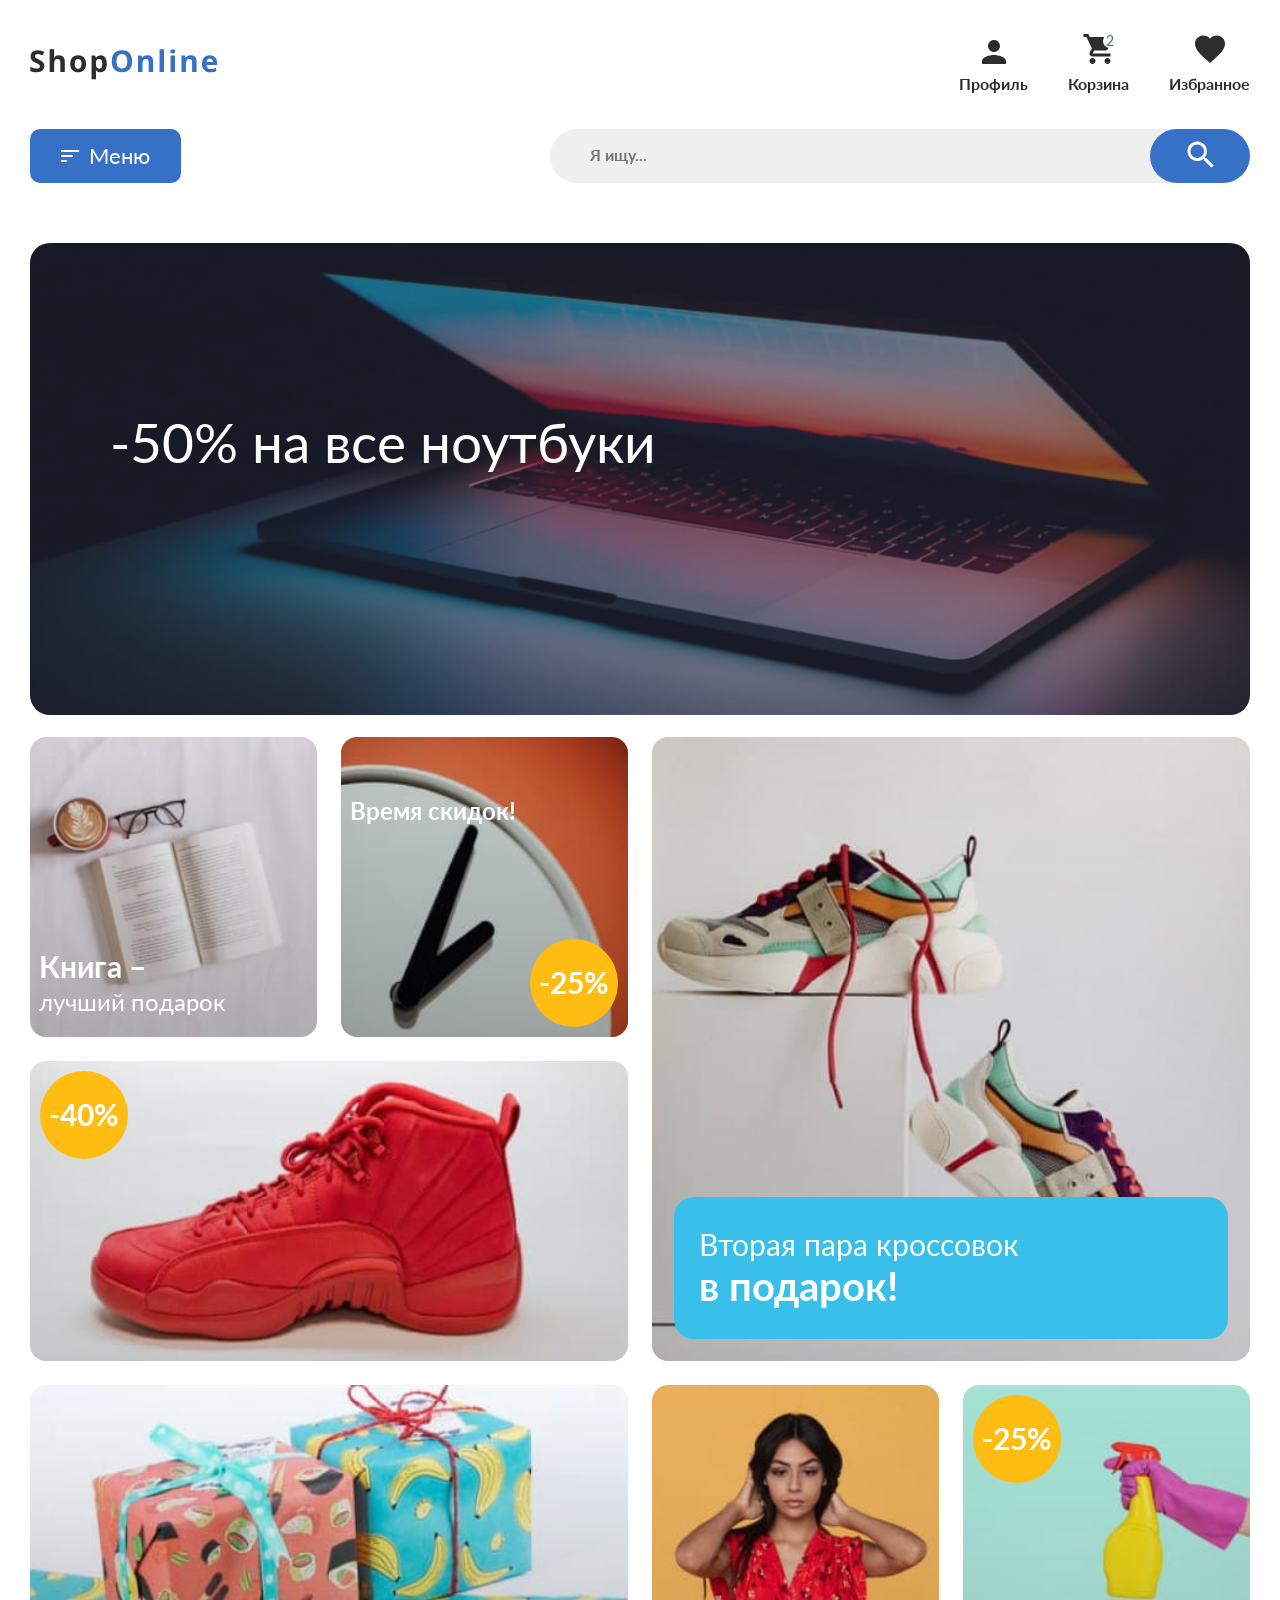
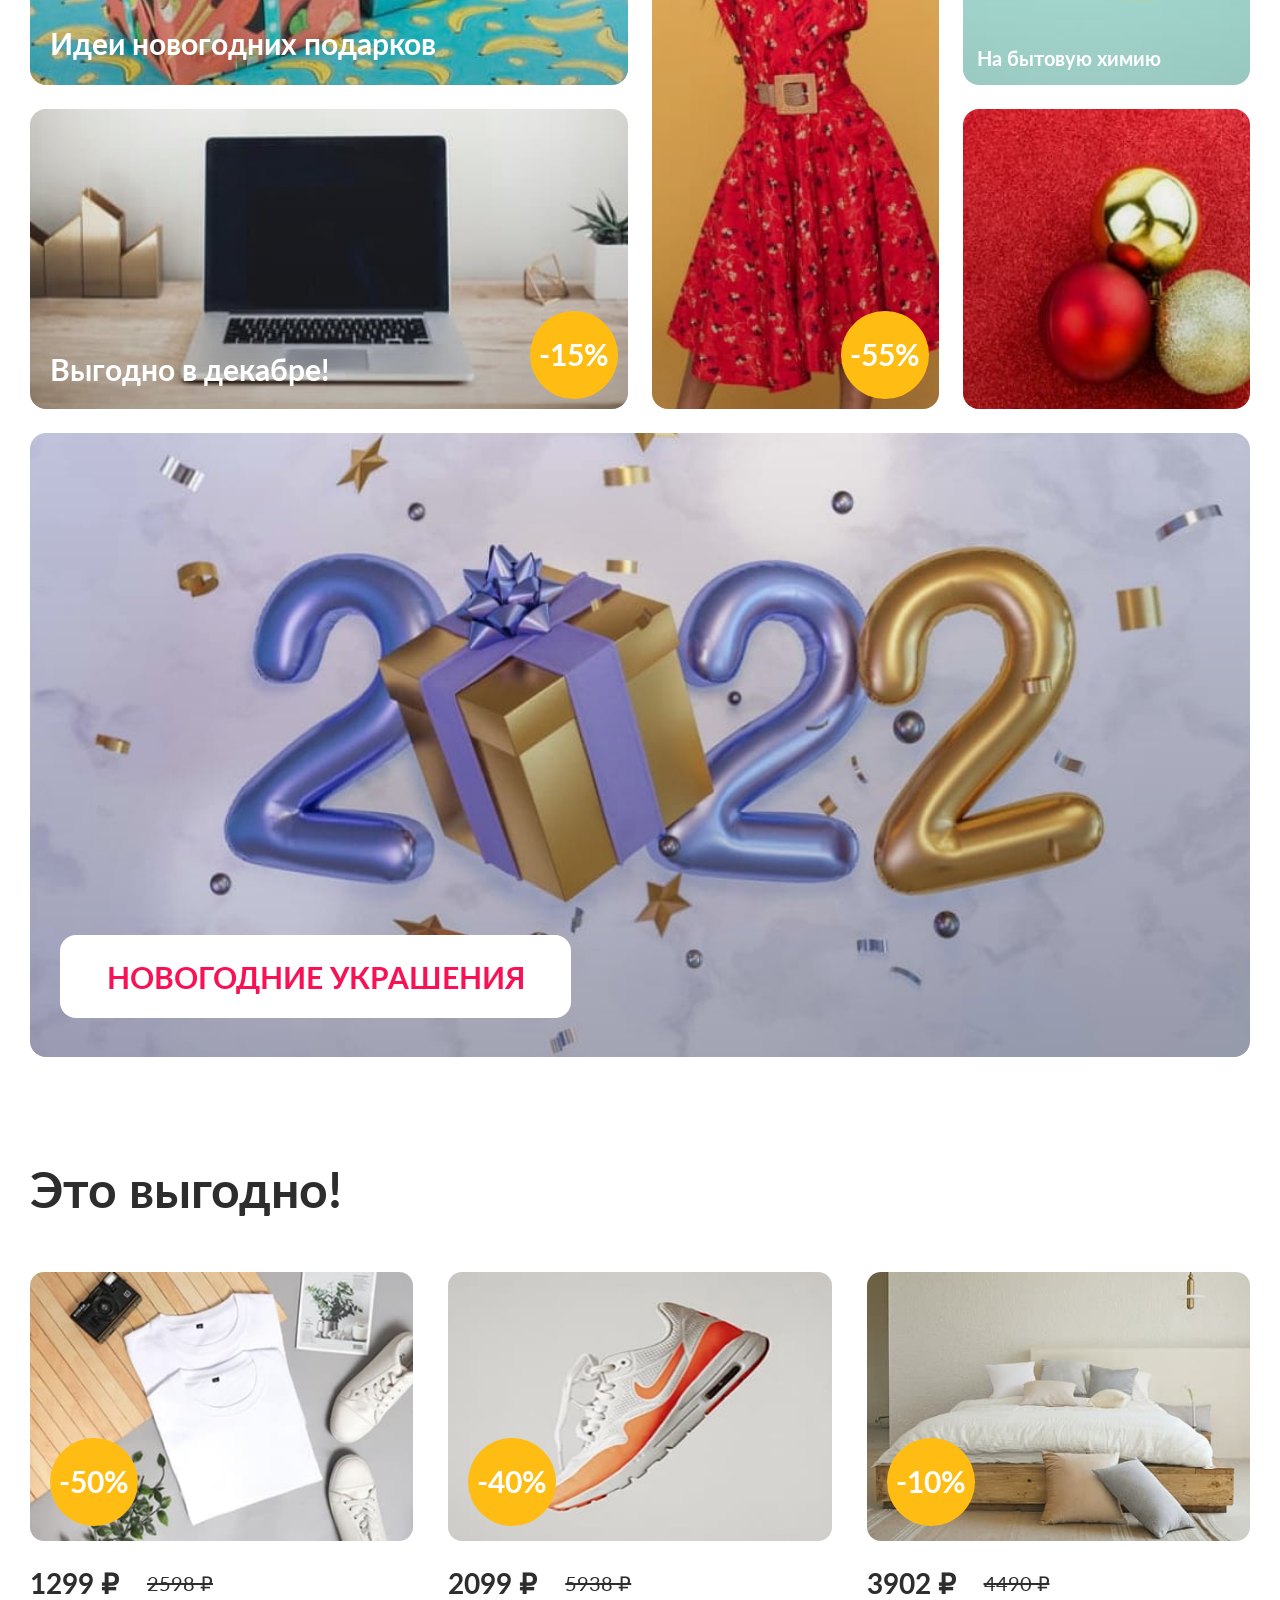
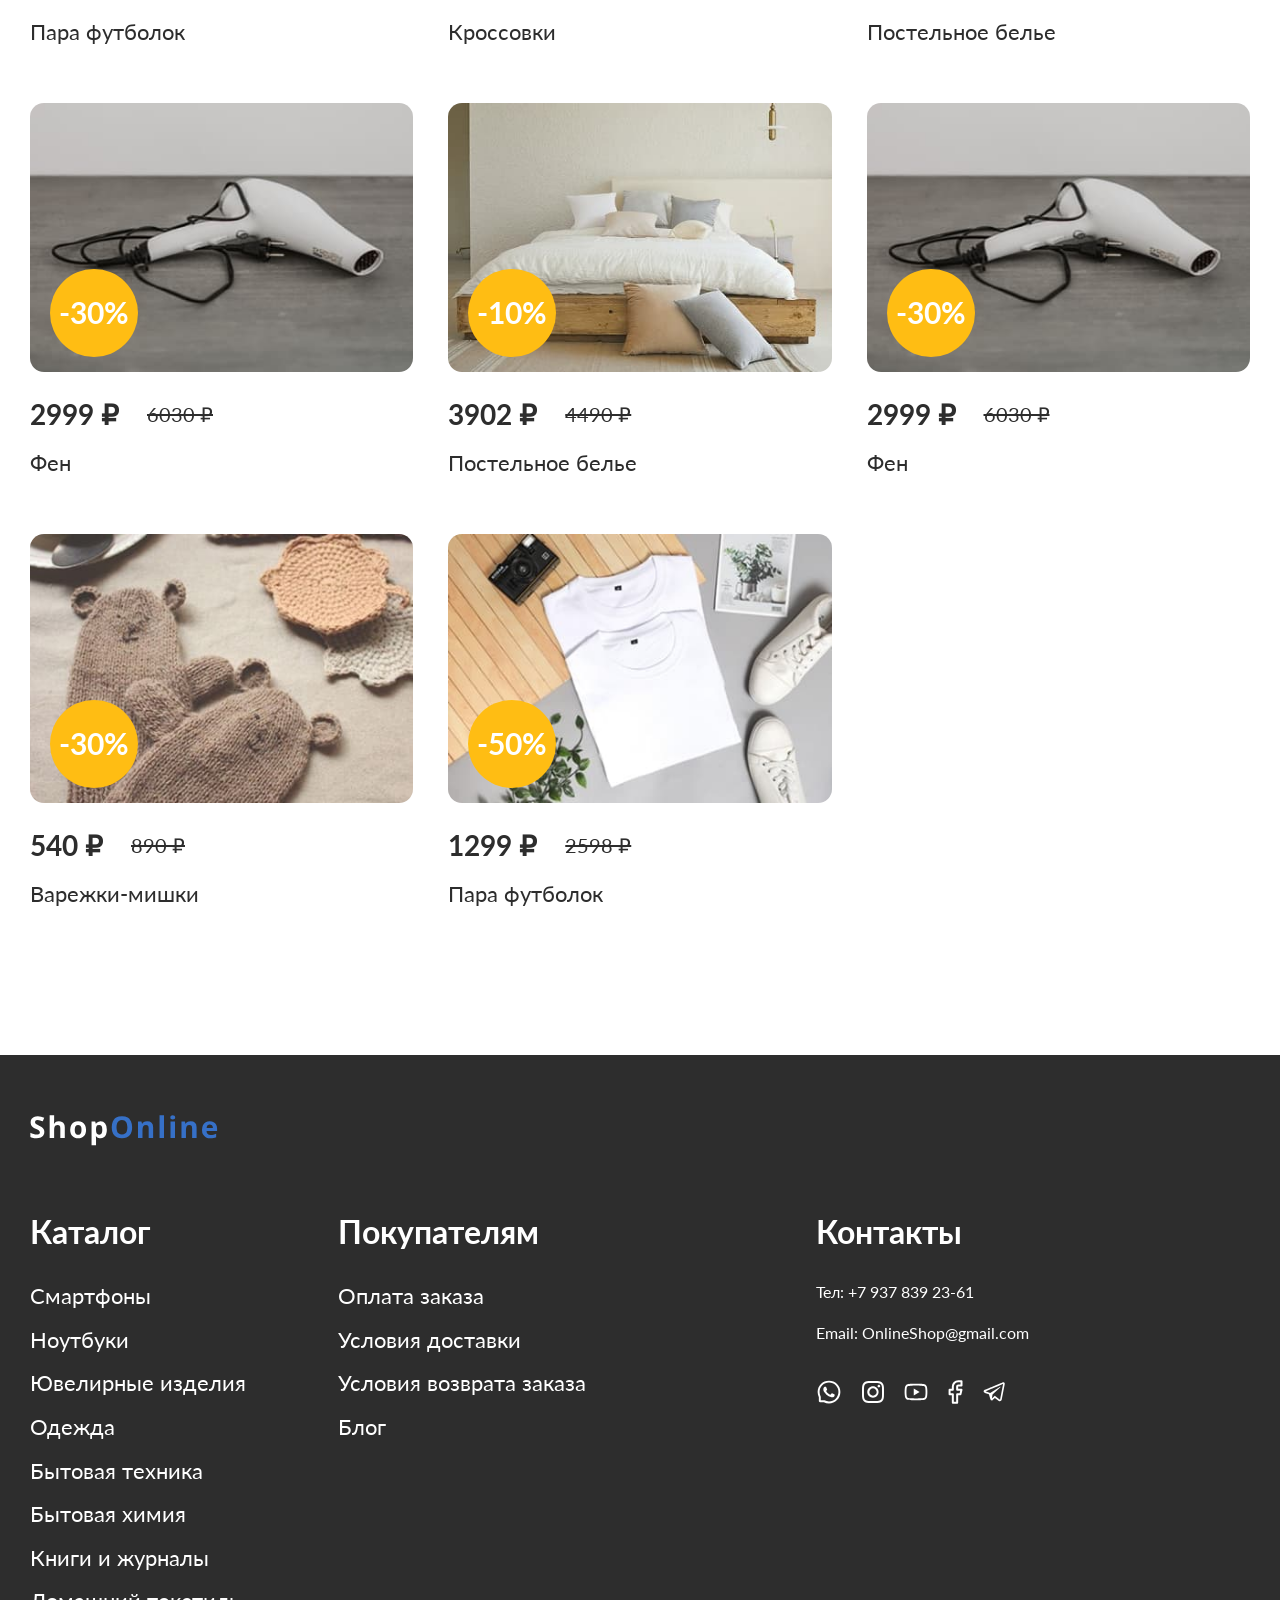
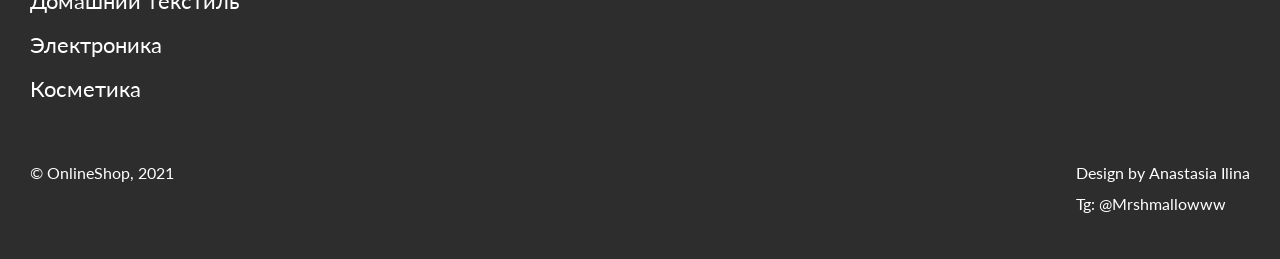
==== index.html @ c9e13826 "mod_07__less_04" ====
<!DOCTYPE html><html lang="ru"><head><meta charset="UTF-8"><meta name="viewport" content="width=device-width,initial-scale=1"><link rel="preload" href="fonts/Lato-400.woff2" as="font" type="font/woff2" crossorigin=""><link rel="preload" href="fonts/Lato-700.woff2" as="font" type="font/woff2" crossorigin=""><style>@font-face{font-display:swap;font-family:Lato;font-weight:400;src:url(fonts/Lato-400.woff2) format("woff2"),url(fonts/Lato-400.woff) format("woff")}@font-face{font-display:swap;font-family:Lato;font-weight:700;src:url(fonts/Lato-700.woff2) format("woff2"),url(fonts/Lato-700.woff) format("woff")}html{line-height:1.15;-webkit-text-size-adjust:100%}h1{font-size:2em;margin:.67em 0}main{display:block}a{background-color:transparent}img{border-style:none}button,input{font-family:inherit;font-size:100%;line-height:1.15;margin:0}button{overflow:visible}button{text-transform:none}[type=button],[type=submit],button{-webkit-appearance:button}[type=button]::-moz-focus-inner,[type=submit]::-moz-focus-inner,button::-moz-focus-inner{border-style:none;padding:0}[type=button]:-moz-focusring,[type=submit]:-moz-focusring,button:-moz-focusring{outline:ButtonText dotted 1px}input{overflow:visible}::-webkit-file-upload-button{-webkit-appearance:button;font:inherit}html{box-sizing:border-box;scroll-behavior:smooth}*{box-sizing:inherit}body{background-color:#fff;color:#fff;font-family:Lato,sans-serif;line-height:1.3;margin:0;min-height:100vh;min-width:320px}.container{margin:0 auto;max-width:1830px;padding:0 30px}@media (max-width:1064px){.container{padding:0 34px}}@media (max-width:880px){.container{padding:0 26px}}@media (max-width:480px){.container{padding:0 20px}}.visually-hidden{position:absolute!important;clip:rect(1px 1px 1px 1px);clip:rect(1px,1px,1px,1px);border:0!important;height:1px!important;overflow:hidden;padding:0!important;width:1px!important}.search-box{max-width:757px;position:relative;white-space:nowrap}.search-box__input{background-color:#efefef;border:none;border-radius:30px;display:inline-block;font-size:16px;font-weight:700;line-height:1.3;padding:16.65px 135px 16.65px 40px;vertical-align:middle;width:100%}@media (max-width:780px){.search-box__input{font-size:12px;padding:13.2px 110px 13.2px 30px}}@media (max-width:480px){.search-box__input{font-size:8px;padding:9.8px 65px 9.8px 16px}}.search-box__button{background-color:#3670c7;border:none;border-radius:30px;color:#fff;padding:11.85px 0;position:absolute;right:0;top:0;vertical-align:middle;width:100px}@media (max-width:780px){.search-box__button{padding:7.8px 0;width:82px}}@media (max-width:480px){.search-box__button{padding:5.3px 0;width:50px}}@media (max-width:780px){.search-box__icon{height:23px;width:23px}}@media (max-width:480px){.search-box__icon{height:16px;width:16px}}@media (max-width:1366px){.search-box{max-width:700px;width:100%}}@media (max-width:780px){.search-box{width:540px}}@media (max-width:745px){.search-box{max-width:540px;width:100%}}.lines{display:flex;flex-direction:column;gap:3px 0}.lines__item{background-color:#fff;display:block;height:2px;transform-origin:42%}@media (max-width:780px){.lines__item{transform-origin:45%}}.lines__item_position_top{width:18px}@media (max-width:480px){.lines__item{transform-origin:34%}.lines__item_position_top{width:10px}}.lines__item_position_middle{width:12px}@media (max-width:480px){.lines__item_position_middle{width:7px}}.lines__item_position_bottom{width:6px}@media (max-width:480px){.lines__item_position_bottom{width:3px}.lines__item{height:1px}.lines{gap:1px 0}}.timer{text-align:center}.user-settings{display:flex;gap:70px;justify-content:end;list-style:none;margin:0;padding:0}.user-settings__item{align-self:self-end}.user-settings__link{align-items:center;color:#2d2d2d;display:flex;flex-direction:column;outline:0;row-gap:10px;text-decoration:none}.user-settings__name{font-weight:700}@media (max-width:780px){.user-settings__link{gap:3px}.user-settings__name{font-size:12px}}@media (max-width:1600px){.user-settings{gap:40px}}@media (max-width:780px){.user-settings{gap:30px}.user-settings__profile{height:20px;width:20px}.user-settings__basket{height:25px;width:25px}.user-settings__favorite{height:22.94px;width:25px}}@media (max-width:480px){.user-settings__name{display:none}.user-settings{gap:20px}}.basket{position:relative}.basket__counter{align-items:center;background-color:#fff;border-radius:50%;color:#3670c7;display:flex;font-size:14px;height:14px;justify-content:center;position:absolute;right:12px;top:0;width:14px}.header{margin:0 0 60px;padding:30px 0 0;position:relative}.header__grid{align-items:center;display:grid;grid-template-areas:"logo button search user-settings";grid-template-columns:minmax(190px,313px) minmax(151px,250px) minmax(580px,757px) minmax(300px,451px)}@media (max-width:1366px){.header__grid{grid-template-areas:"logo user-settings" "button search";grid-template-columns:190px 1fr;row-gap:34px}}@media (max-width:780px){.basket__counter{right:6px;top:-4px}.header__grid{grid-template-columns:minmax(140px,168px) 1fr;row-gap:29px}}@media (max-width:620px){.header__grid{grid-template-areas:"logo logo" "button user-settings" "search search";grid-template-columns:repeat(2,1fr)}}.header__button{align-items:center;background-color:#3670c7;border:none;border-radius:10px;color:#fff;display:flex;font-size:22px;gap:0 10px;grid-area:button;height:54px;justify-content:center;line-height:1.5;max-width:100%;padding:0;width:151px}.header__logo{align-self:normal;grid-area:logo;padding-top:13px}.header__search-box{grid-area:search}.header__user-settings{grid-area:user-settings}@media (max-width:1366px){.header__logo{align-self:center;padding:0}.header__search-box{justify-self:self-end}.header{margin:0 0 30px;padding:34px 0 0}}@media (max-width:780px){.header__button{border-radius:6px;font-size:16px;height:42px;width:115px}.header__logo{max-width:165px}.header{padding:25px 0 0}}@media (max-width:480px){.basket__counter{right:-2px;top:-4px}.header__grid{row-gap:20px}.header__button{border-radius:4px;font-size:12px;gap:0 5px;height:30px;width:79px}.header__logo{max-width:114px}.header{margin:0 0 16px;padding:20px 0 0}}.navigation{background-color:#fff;color:#2d2d2d;height:0;overflow:hidden;padding:0;position:absolute;z-index:2}.navigation__title{font-size:38px;font-weight:700;line-height:130%;margin:0 0 33px}.navigation__list{list-style:none;margin:0;padding:0}.navigation__item{width:-moz-max-content;width:max-content}.navigation__link{color:inherit;font-size:22px;line-height:150%;text-decoration:none}.navigation-grid{display:grid;grid-template-columns:minmax(520px,755px) minmax(300px,480px) minmax(307px,570px);padding:52px 0 56px}.catalog__list{align-content:space-between;flex-wrap:wrap;max-height:250px;max-width:502px}.buyers__list,.catalog__list{display:flex;flex-direction:column;gap:20px 0}.hero{padding:30px 0 60px}.hero__background{align-items:flex-end;background-image:linear-gradient(rgba(47,50,75,.5),rgba(47,50,75,.5)),url(images/hero/banner.jpg);background-position:50%;background-repeat:no-repeat;background-size:cover;border-radius:20px;display:grid;grid-template-rows:repeat(2,200px);padding:40px 112px;position:relative}@media (max-width:1366px){.hero__background{padding:36px 79.66px}}@media (max-width:1090px){.hero__background{border-radius:16px;grid-template-rows:148px 94px}}@media (max-width:860px){.hero__background{background-image:linear-gradient(rgba(47,50,75,.5),rgba(47,50,75,.5)),url(images/hero/banner860.jpg);grid-template-rows:73px 147px;padding:30px 80px}}.hero__link{color:inherit;font-size:70px;outline:0;text-decoration:none}.hero__link:before{border-radius:20px;content:"";inset:0;position:absolute}@media (max-width:1090px){.hero__link:before{border-radius:16px}}@media (max-width:530px){.hero__background{background-image:linear-gradient(rgba(47,50,75,.5),rgba(47,50,75,.5)),url(images/hero/banner530.jpg);border-radius:8px;grid-template-rows:49px 231px;padding:30px 29px}.hero__link:before{border-radius:8px}}@media (max-width:1366px){.hero__link{font-size:55px}.hero{padding:30px 0 22px}}@media (max-width:1090px){.hero__link{border-radius:16px;font-size:40px}}.hero__stock-box{place-self:self-end center}@media (max-width:860px){.hero__link{font-size:30px;max-width:100%}.hero{padding:20px 0 40px}}@media (max-width:530px){.hero__link{border-radius:8px;font-size:22px;text-align:center}.hero{padding:25px 0 20px}}.discounts{padding:0 0 100px}.discounts__list{display:grid;gap:60px;grid-auto-flow:dense;grid-template-columns:repeat(6,minmax(200px,245px));grid-template-rows:repeat(4,245px);list-style:none;margin:0;padding:0}@media (max-width:1725px){.discounts__list{gap:40px}}@media (max-width:1690px){.discounts__list{gap:30px}}@media (max-width:1530px){.discounts__list{grid-template-rows:repeat(4,217px)}}@media (max-width:1430px){.discounts__list{grid-template-columns:repeat(6,minmax(180px,220px));grid-template-rows:repeat(4,200px)}}@media (max-width:1370px){.discounts__list{gap:24px;grid-template-rows:repeat(4,190px)}}@media (max-width:1360px){.discounts__list{grid-template-columns:repeat(4,minmax(200px,1fr));grid-template-rows:repeat(6,300px)}}@media (max-width:1240px){.discounts__list{grid-template-rows:repeat(6,271px)}}@media (max-width:1140px){.discounts__list{grid-template-rows:repeat(6,249px)}}@media (max-width:1070px){.discounts__list{grid-template-rows:repeat(6,230px)}}@media (max-width:1025px){.discounts__list{grid-template-columns:repeat(4,minmax(200px,1fr));grid-template-rows:repeat(6,217px)}}@media (max-width:950px){.discounts__list{grid-template-columns:repeat(4,minmax(180px,1fr));grid-template-rows:repeat(6,200px)}}@media (max-width:870px){.discounts__list{gap:20px;grid-template-columns:repeat(2,minmax(130px,1fr)) minmax(200px,220px) minmax(130px,1fr);grid-template-rows:repeat(2,140px) repeat(4,60px) repeat(2,140px)}}@media (max-width:730px){.discounts__list{grid-template-columns:repeat(2,minmax(130px,1fr));grid-template-rows:repeat(9,250px)}}@media (max-width:540px){.discounts__list{grid-template-rows:repeat(9,220px)}}@media (max-width:480px){.discounts__list{grid-template-rows:repeat(9,200px)}}.discounts__item{background-position:50%;background-repeat:no-repeat;background-size:cover;border-radius:20px;height:auto;max-width:100%;position:relative;z-index:3}.discounts__item-percentage:after{align-items:center;background-color:#ffbd13;border-radius:50%;display:grid;font-size:30px;font-weight:700;height:88px;justify-content:center;position:absolute;width:88px;z-index:10}@media (max-width:950px){.discounts__item-percentage:after{font-size:24px;height:63px;width:63px}}.discounts__item-percentage_position_right-bottom:after{bottom:20px;right:20px}.discounts__item:before{background-image:linear-gradient(180deg,rgba(7,7,7,0),rgba(0,0,0,.2));border-radius:20px;content:"";inset:0;position:absolute;z-index:-1}@media (max-width:1690px){.discounts__item-percentage_position_right-bottom:after{bottom:10px;right:10px}.discounts__item:before{border-radius:16px}.discounts__item{border-radius:16px}}@media (max-width:870px){.discounts__item-percentage:after{font-size:16px;font-weight:700;height:50px;width:50px}.discounts__item:before{border-radius:12px}}@media (max-width:870px){.discounts__item{border-radius:12px}}@media (max-width:1064px){.discounts{padding:0 0 90px}}@media (max-width:870px){.discounts{padding:0 0 60px}}@media (max-width:480px){.discounts__item-percentage_position_right-bottom:after{bottom:5px;right:5px}.discounts__item:before{border-radius:8px}.discounts__item{border-radius:8px}.discounts{padding:0 0 70px}}.discounts-item-1{background-image:url(images/discounts/book.jpg);background-image:-webkit-image-set(url("images/discounts/book.avif") 1x,url("images/discounts/book.webp") 1x,url("images/discounts/book.jpg") 1x);background-image:image-set(url("images/discounts/book.avif") 1x,url("images/discounts/book.webp") 1x,url("images/discounts/book.jpg") 1x);display:flex;flex-direction:column;font-size:30px;justify-content:flex-end;padding:20px}@media (max-width:1690px){.discounts-item-1{font-size:24px;padding:20px 13px 20px 9px}}@media (max-width:950px){.discounts-item-1{font-size:20px}}@media (max-width:870px){.discounts-item-1{display:block;line-height:110%;padding:48px 30px 15px 9px}}@media (max-width:800px){.discounts-item-1{padding:48px 12px 15px 9px}}@media (max-width:730px){.discounts-item-1{padding:48px 55px 15px 9px}}@media (max-width:540px){.discounts-item-1{padding:110px 60px 15px 9px}}@media (max-width:480px){.discounts-item-1{font-size:12px;padding:90px 100px 10px 10px}}@media (max-width:370px){.discounts__list{grid-template-rows:repeat(9,145px)}.discounts-item-1{padding:90px 65px 10px 10px}}@media (max-width:340px){.discounts__list{grid-template-rows:repeat(9,130px)}.discounts-item-1{padding:80px 34px 10px 10px}}.discounts-item-2{background-image:url(images/discounts/watch.jpg);font-size:30px;font-weight:700;padding:78px 20px 20px 14px}.discounts-item-2:after{content:"-25%"}@media (max-width:1800px){.discounts-item-2{font-size:27px}}@media (max-width:1690px){.discounts-item-2{font-size:24px;padding:58px 10px 10px 9px}}@media (max-width:950px){.discounts-item-2{font-size:20px}}@media (max-width:870px){.discounts-item-2{font-size:16px;padding:15px 10px 10px 5px}}@media (max-width:480px){.discounts-item-2{font-size:12px;padding:40px 10px 10px 5px}}@media (max-width:340px){.discounts-item-2{padding:28px 10px 10px 5px}}.discounts-item-3{background-image:url(images/discounts/red-sneakers.jpg);grid-area:2/1/3/3}.discounts-item-4{align-items:end;background-image:url(images/discounts/white-sneakers.jpg);display:grid;grid-area:1/3/3/5;padding:22px 20px}@media (max-width:1690px){.discounts-item-4{font-size:30px;padding:22px}}@media (max-width:870px){.discounts-item-4{grid-row:1/span 3;padding:10px}}@media (max-width:730px){.discounts-item-4{grid-area:3/1/5/3}}@media (max-width:480px){.discounts-item-4{font-size:12px}}@media (max-width:1360px){.discounts-item-5{grid-area:3/1/4/3}}@media (max-width:730px){.discounts-item-5{grid-area:5/1/6/3}}@media (max-width:1360px){.discounts-item-6{grid-area:4/1/5/3}}@media (max-width:730px){.discounts-item-6{grid-area:6/1/7/3}}.discounts-item-7{align-items:end;background-image:url(images/discounts/decoration.jpg);color:#f91155;display:grid;font-size:40px;font-weight:700;grid-area:3/1/5/5;line-height:1.2;padding:50px;text-transform:uppercase}@media (max-width:1360px){.discounts-item-7{grid-area:5/1/7/5}}@media (max-width:730px){.discounts-item-7{grid-area:9/1/10/3}}@media (max-width:870px){.discounts-item-8{background-image:url(images/discounts/dress768.jpg);background-position:top;grid-area:4/3/7/4}}@media (max-width:730px){.discounts-item-8{background-image:url(images/discounts/dress.jpg);background-position:50%;grid-area:7/1/9/2}.discounts-item-9{grid-area:7/2/8/3}}.footer .arrow-open{display:none}.footer__button{background-color:transparent;border:none;display:none;font-size:0;line-height:0;padding:0 0 5px 5px}.footer-logo-block{grid-area:logo;padding:10px 0 0}.footer-catalog{grid-area:catalog}.footer-buyers{grid-area:buyers}@media (max-width:522px){.footer__button{display:inline-block;vertical-align:middle}.footer-catalog__button:after{content:"";inset:0;position:absolute}.footer-buyers__button:after{content:"";inset:0;position:absolute}}.footer-contacts{grid-area:contacts}</style><script>document.addEventListener('DOMContentLoaded', () => {
      const createLink = url => {
        const link = document.createElement('link');
        link.rel = 'stylesheet';
        link.href = url;
        document.head.append(link);
      };
      createLink('styles/index.css');
    })</script><script type="module" src="script/index.js"></script><title>ShopOnline</title></head><body><header class="header"><div class="container"><div class="header__grid"><img class="header__logo" src="images/header/logo.svg" alt="Логотип c  Shop Online"> <button class="header__button js-header-button" type="button" aria-haspopup="menu" aria-label="Открыть меню"><div class="lines js-lines"><span class="lines__item lines__item_position_top"></span> <span class="lines__item lines__item_position_middle"></span> <span class="lines__item lines__item_position_bottom"></span></div>Меню</button><form class="search-box header__search-box" name="searchForm" action="#" method="post"><input class="search-box__input" type="text" name="search" aria-label="Поля для поиска" placeholder="Я ищу..."> <button class="search-box__button" type="submit" aria-label="Подтверждения поиска"><svg class="search-box__icon" width="27" height="27" viewBox="0 0 27 27" fill="currentColor" xmlns="http://www.w3.org/2000/svg"><path d="M19.25 17H18.065L17.645 16.595C19.115 14.885 20 12.665 20 10.25C20 4.865 15.635 0.5 10.25 0.5C4.865 0.5 0.5 4.865 0.5 10.25C0.5 15.635 4.865 20 10.25 20C12.665 20 14.885 19.115 16.595 17.645L17 18.065V19.25L24.5 26.735L26.735 24.5L19.25 17ZM10.25 17C6.515 17 3.5 13.985 3.5 10.25C3.5 6.515 6.515 3.5 10.25 3.5C13.985 3.5 17 6.515 17 10.25C17 13.985 13.985 17 10.25 17Z"/></svg></button></form><ul class="user-settings header__user-settings"><li class="user-settings__item"><a class="user-settings__link" aria-label="Вход в личный кабинет" href="#"><svg class="user-settings__profile" width="24" height="24" viewBox="0 0 24 24" fill="currentColor" xmlns="http://www.w3.org/2000/svg"><path d="M12 12C15.315 12 18 9.315 18 6C18 2.685 15.315 0 12 0C8.685 0 6 2.685 6 6C6 9.315 8.685 12 12 12ZM12 15C7.995 15 0 17.01 0 21V24H24V21C24 17.01 16.005 15 12 15Z"/></svg> <span class="user-settings__name">Профиль</span></a></li><li class="user-settings__item basket"><a class="user-settings__link" aria-label="Переход на страницу корзина с товарами" href="#"><svg class="user-settings__basket" width="31" height="30" viewBox="0 0 31 30" fill="currentColor" xmlns="http://www.w3.org/2000/svg"><path d="M9.5 24C7.85 24 6.515 25.35 6.515 27C6.515 28.65 7.85 30 9.5 30C11.15 30 12.5 28.65 12.5 27C12.5 25.35 11.15 24 9.5 24ZM0.5 0V3H3.5L8.9 14.385L6.875 18.06C6.635 18.48 6.5 18.975 6.5 19.5C6.5 21.15 7.85 22.5 9.5 22.5H27.5V19.5H10.13C9.92 19.5 9.755 19.335 9.755 19.125L9.8 18.945L11.15 16.5H22.325C23.45 16.5 24.44 15.885 24.95 14.955L30.32 5.22C30.44 5.01 30.5 4.755 30.5 4.5C30.5 3.675 29.825 3 29 3H6.815L5.405 0H0.5ZM24.5 24C22.85 24 21.515 25.35 21.515 27C21.515 28.65 22.85 30 24.5 30C26.15 30 27.5 28.65 27.5 27C27.5 25.35 26.15 24 24.5 24Z"/></svg> <span class="user-settings__name">Корзина</span> </a><span class="basket__counter">2</span></li><li class="user-settings__item"><a class="user-settings__link" aria-label="Переход в избранное" href="#"><svg class="user-settings__favorite" width="30" height="29" viewBox="0 0 30 29" fill="currentColor" xmlns="http://www.w3.org/2000/svg"><path d="M15 28.025L12.825 26.045C5.1 19.04 0 14.42 0 8.75C0 4.13 3.63 0.5 8.25 0.5C10.86 0.5 13.365 1.715 15 3.635C16.635 1.715 19.14 0.5 21.75 0.5C26.37 0.5 30 4.13 30 8.75C30 14.42 24.9 19.04 17.175 26.06L15 28.025Z"/></svg> <span class="user-settings__name">Избранное</span></a></li></ul></div><nav class="navigation js-navigation"><div class="navigation-grid"><div class="navigation__catalog catalog"><p class="navigation__title">Каталог</p><ul class="navigation__list catalog__list"><li class="navigation__item"><a class="navigation__link" href="#">Смартфоны</a></li><li class="navigation__item"><a class="navigation__link" href="#">Ноутбуки</a></li><li class="navigation__item"><a class="navigation__link" href="#">Ювелирные изделия</a></li><li class="navigation__item"><a class="navigation__link" href="#">Одежда</a></li><li class="navigation__item"><a class="navigation__link" href="#">Бытовая техника</a></li><li class="navigation__item"><a class="navigation__link" href="#">Бытовая химия</a></li><li class="navigation__item"><a class="navigation__link" href="#">Книги и журналы</a></li><li class="navigation__item"><a class="navigation__link" href="#">Домашний текстиль</a></li><li class="navigation__item"><a class="navigation__link" href="#">Электроника</a></li><li class="navigation__item"><a class="navigation__link" href="#">Косметика</a></li></ul></div><div class="navigation__buyers buyers"><p class="navigation__title">Покупателям</p><ul class="navigation__list buyers__list"><li class="navigation__item"><a class="navigation__link" href="#">Оплата заказа</a></li><li class="navigation__item"><a class="navigation__link" href="#">Условия доставки</a></li><li class="navigation__item"><a class="navigation__link" href="#">Условия возврата заказа</a></li><li class="navigation__item"><a class="navigation__link" href="blog.html">Блог</a></li></ul></div><div><p class="navigation__title">Связаться с нами</p><a class="navigation__link" href="#">Контакты</a></div></div></nav></div></header><main><section class="hero"><div class="container"><div class="hero__background"><h1 class="visually-hidden">Интернет магазин "ShopOnline" с большими скидками</h1><a class="hero__link" href="#">-50% на все ноутбуки</a><div data-timer-deadline="2025-09-22 14:46" class="hero__stock-box timer" tabindex="0"></div></div></div></section><section class="discounts"><div class="container"><h2 class="visually-hidden">Большие скидки</h2><ul class="discounts__list"><li class="discounts__item discounts-item-1"><span class="discounts-item-1__span">Книга –</span> лучший подарок</li><li class="discounts__item discounts-item-2 discounts__item-percentage discounts__item-percentage_position_right-bottom">Время скидок!</li><li class="discounts__item discounts-item-3 discounts__item-percentage discounts__item-percentage_position_left-top"></li><li class="discounts__item discounts-item-4"><p class="discounts-item-4__text">Вторая пара кроссовок <span class="discounts-item-4__span">в подарок!</span></p></li><li class="discounts__item discounts-item-5">Идеи новогодних подарков</li><li class="discounts__item discounts-item-6 discounts__item-percentage discounts__item-percentage_position_right-bottom">Выгодно в декабре!</li><li class="discounts__item discounts-item-7"><p class="discounts-item-7__text">Новогодние украшения</p></li><li class="discounts__item discounts-item-8 discounts__item-percentage discounts__item-percentage_position_right-bottom"></li><li class="discounts__item discounts-item-9 discounts__item-percentage discounts__item-percentage_position_left-top">На бытовую химию</li><li class="discounts__item discounts-item-10"></li></ul></div></section><section class="profitable"><div class="container"><h2 class="profitable__title">Это выгодно!</h2><ul class="profitable__list"><li class="profitable__item profitable-item" tabindex="0"><div class="profitable-item__image-block profitable-percentage profitable-percentage-50"><img width="420" height="295" class="profitable-item__image" src="images/profitable/futbolka.jpg" alt=""></div><div class="profitable-item__prices-block"><p class="profitable-item__new-price"><span class="visually-hidden">Новая цена </span>1299 ₽</p><p class="profitable-item__old-price"><span class="visually-hidden">Старая цена </span>2598 ₽</p></div><a class="profitable-item__title" href="#" tabindex="-1">Пара футболок</a></li><li class="profitable__item profitable-item" tabindex="0"><div class="profitable-item__image-block profitable-percentage profitable-percentage-40"><img width="420" height="295" class="profitable-item__image" src="images/profitable/kros.jpg" alt=""></div><div class="profitable-item__prices-block"><p class="profitable-item__new-price"><span class="visually-hidden">Новая цена </span>2099 ₽</p><p class="profitable-item__old-price"><span class="visually-hidden">Старая цена </span>5938 ₽</p></div><a class="profitable-item__title" href="#" tabindex="-1">Кроссовки</a></li><li class="profitable__item profitable-item" tabindex="0"><div class="profitable-item__image-block profitable-percentage profitable-percentage-10"><img width="420" height="295" class="profitable-item__image" src="images/profitable/bed-sheets.jpg" alt=""></div><div class="profitable-item__prices-block"><p class="profitable-item__new-price"><span class="visually-hidden">Новая цена </span>3902 ₽</p><p class="profitable-item__old-price"><span class="visually-hidden">Старая цена </span>4490 ₽</p></div><a class="profitable-item__title" href="#" tabindex="-1">Постельное белье</a></li><li class="profitable__item profitable-item" tabindex="0"><div class="profitable-item__image-block profitable-percentage profitable-percentage-30"><img width="420" height="295" class="profitable-item__image profitable-item__image-object-fit-fill" src="images/profitable/hair-dryer.jpg" alt=""></div><div class="profitable-item__prices-block"><p class="profitable-item__new-price"><span class="visually-hidden">Новая цена </span>2999 ₽</p><p class="profitable-item__old-price"><span class="visually-hidden">Старая цена </span>6030 ₽</p></div><a class="profitable-item__title" href="#" tabindex="-1">Фен</a></li><li class="profitable__item profitable-item" tabindex="0"><div class="profitable-item__image-block profitable-percentage profitable-percentage-10"><img width="420" height="295" class="profitable-item__image" src="images/profitable/bed-sheets.jpg" alt=""></div><div class="profitable-item__prices-block"><p class="profitable-item__new-price"><span class="visually-hidden">Новая цена </span>3902 ₽</p><p class="profitable-item__old-price"><span class="visually-hidden">Старая цена </span>4490 ₽</p></div><a class="profitable-item__title" href="#" tabindex="-1">Постельное белье</a></li><li class="profitable__item profitable-item" tabindex="0"><div class="profitable-item__image-block profitable-percentage profitable-percentage-30"><img width="420" height="295" class="profitable-item__image profitable-item__image-object-fit-fill" src="images/profitable/hair-dryer.jpg" alt=""></div><div class="profitable-item__prices-block"><p class="profitable-item__new-price"><span class="visually-hidden">Новая цена </span>2999 ₽</p><p class="profitable-item__old-price"><span class="visually-hidden">Старая цена </span>6030 ₽</p></div><a class="profitable-item__title" href="#" tabindex="-1">Фен</a></li><li class="profitable__item profitable-item" tabindex="0"><div class="profitable-item__image-block profitable-percentage profitable-percentage-30"><img width="420" height="295" class="profitable-item__image profitable-item__image-object-fit-fill" src="images/profitable/mittens.jpg" alt=""></div><div class="profitable-item__prices-block"><p class="profitable-item__new-price"><span class="visually-hidden">Новая цена </span>540 ₽</p><p class="profitable-item__old-price"><span class="visually-hidden">Старая цена </span>890 ₽</p></div><a class="profitable-item__title" href="#" tabindex="-1">Варежки-мишки</a></li><li class="profitable__item profitable-item" tabindex="0"><div class="profitable-item__image-block profitable-percentage profitable-percentage-50"><img width="420" height="295" class="profitable-item__image" src="images/profitable/futbolka.jpg" alt=""></div><div class="profitable-item__prices-block"><p class="profitable-item__new-price"><span class="visually-hidden">Новая цена </span>1299 ₽</p><p class="profitable-item__old-price"><span class="visually-hidden">Старая цена </span>2598 ₽</p></div><a class="profitable-item__title" href="#" tabindex="-1">Пара футболок</a></li></ul></div></section></main><footer class="footer"><div class="container footer-container"><div class="footer-logo-block"><img class="footer__logo" src="images/footer/footer-logo.svg" alt="Логотип"></div><div class="footer-catalog footer__wrapper-list"><h3 class="footer-catalog__title footer__title">Каталог <button class="footer-catalog__button footer__button" aria-expanded="false" type="button"><svg class="arrow-close" width="15" height="6" viewBox="0 0 15 6" fill="none" xmlns="http://www.w3.org/2000/svg"><path d="M7.5 6L0.138784 0H14.8612L7.5 6Z" fill="white"/></svg> <svg class="arrow-open" width="15" height="6" viewBox="0 0 15 6" fill="none" xmlns="http://www.w3.org/2000/svg"><path d="M7.5 0L0.138784 6H14.8612L7.5 0Z" fill="white"/></svg></button></h3><ul class="footer-catalog__list footer__list"><li><a class="footer-link" href="#">Смартфоны</a></li><li><a class="footer-link" href="#">Ноутбуки</a></li><li><a class="footer-link" href="#">Ювелирные изделия</a></li><li><a class="footer-link" href="#">Одежда</a></li><li><a class="footer-link" href="#">Бытовая техника</a></li><li><a class="footer-link" href="#">Бытовая химия</a></li><li><a class="footer-link" href="#">Книги и журналы</a></li><li><a class="footer-link" href="#">Домашний текстиль</a></li><li><a class="footer-link" href="#">Электроника</a></li><li><a class="footer-link" href="#">Косметика</a></li></ul></div><div class="footer-buyers footer__wrapper-list"><h3 class="footer-buyers__title footer__title">Покупателям <button class="footer-buyers__button footer__button" aria-expanded="false" type="button"><svg class="arrow-close" width="15" height="6" viewBox="0 0 15 6" fill="none" xmlns="http://www.w3.org/2000/svg"><path d="M7.5 6L0.138784 0H14.8612L7.5 6Z" fill="white"/></svg> <svg class="arrow-open" width="15" height="6" viewBox="0 0 15 6" fill="none" xmlns="http://www.w3.org/2000/svg"><path d="M7.5 0L0.138784 6H14.8612L7.5 0Z" fill="white"/></svg></button></h3><ul class="footer-buyers__list footer__list"><li><a class="footer-link" href="#">Оплата заказа</a></li><li><a class="footer-link" href="#">Условия доставки</a></li><li><a class="footer-link" href="#">Условия возврата заказа</a></li><li><a class="footer-link" href="blog.html">Блог</a></li></ul></div><div class="footer-contacts"><h3 class="footer-contacts__title footer__title">Контакты</h3><address class="footer-contacts__address"><p class="footer-contacts__text text-tel">Тел: <a class="footer-link footer-contacts__link" href="tel:79378392361">+7 937 839 23-61</a></p><p class="footer-contacts__text">Email: <a class="footer-link footer-contacts__link" href="mailto:OnlineShop@gmail.com">OnlineShop@gmail.com</a></p></address><div class="footer-contacts__socials socials"><a class="socials__link" target="_blank" aria-label="в whatsapp" href="https://whatsapp.com/"><svg width="26" height="26" viewBox="0 0 26 26" fill="none" xmlns="http://www.w3.org/2000/svg"><path d="M18.1162 15.2318C17.8395 15.0896 16.4608 14.4143 16.2043 14.3229C15.9479 14.2264 15.76 14.1807 15.5746 14.465C15.3867 14.7469 14.8535 15.374 14.686 15.5645C14.5235 15.7523 14.3584 15.7752 14.0817 15.6355C12.4363 14.8129 11.3572 14.168 10.2731 12.3068C9.98616 11.8117 10.56 11.8473 11.0957 10.7783C11.1871 10.5904 11.1414 10.4305 11.0703 10.2883C10.9992 10.1461 10.4406 8.76992 10.2071 8.20879C9.98108 7.66289 9.74748 7.73906 9.57737 7.72891C9.41487 7.71875 9.22952 7.71875 9.04163 7.71875C8.85373 7.71875 8.55159 7.78984 8.29514 8.0666C8.0387 8.34844 7.31506 9.02637 7.31506 10.4025C7.31506 11.7787 8.31799 13.1117 8.4551 13.2996C8.59729 13.4875 10.428 16.3109 13.2387 17.5271C15.016 18.2939 15.7117 18.36 16.6004 18.2279C17.1412 18.1467 18.2559 17.5525 18.4869 16.8949C18.718 16.2398 18.718 15.6787 18.6494 15.5619C18.5809 15.4375 18.393 15.3664 18.1162 15.2318Z" fill="currentColor"/><path d="M23.4914 8.59219C22.9176 7.22871 22.0949 6.00488 21.0463 4.95371C19.9977 3.90508 18.7738 3.07988 17.4078 2.50859C16.0113 1.92207 14.5285 1.625 13 1.625H12.9492C11.4106 1.63262 9.92014 1.9373 8.51858 2.53652C7.16526 3.11543 5.95158 3.93809 4.91311 4.98672C3.87463 6.03535 3.05959 7.2541 2.49592 8.6125C1.91194 10.0191 1.6174 11.5146 1.62502 13.0533C1.63264 14.8154 2.05412 16.5648 2.84377 18.1289V21.9883C2.84377 22.6332 3.36682 23.1562 4.01174 23.1562H7.87365C9.43772 23.9459 11.1871 24.3674 12.9492 24.375H13.0026C14.5235 24.375 15.9987 24.0805 17.3875 23.5041C18.7459 22.9379 19.9672 22.1254 21.0133 21.0869C22.0619 20.0484 22.8871 18.8348 23.4635 17.4814C24.0627 16.0799 24.3674 14.5895 24.375 13.0508C24.3826 11.5045 24.083 10.0039 23.4914 8.59219ZM19.6549 19.7133C17.875 21.4754 15.5137 22.4453 13 22.4453H12.9569C11.4258 22.4377 9.9049 22.0568 8.56174 21.3408L8.34846 21.2266H4.77346V17.6516L4.6592 17.4383C3.94319 16.0951 3.56233 14.5742 3.55471 13.0432C3.54455 10.5117 4.51194 8.13516 6.28674 6.34512C8.05901 4.55508 10.428 3.56484 12.9594 3.55469H13.0026C14.2721 3.55469 15.5035 3.80098 16.6639 4.28848C17.7963 4.76328 18.8119 5.44629 19.6854 6.31973C20.5563 7.19062 21.2418 8.20879 21.7166 9.34121C22.2092 10.5143 22.4555 11.7584 22.4504 13.0432C22.4352 15.5721 21.4424 17.941 19.6549 19.7133Z" fill="currentColor"/></svg> </a><a class="socials__link" target="_blank" aria-label="в instagram" href="https://instagram.com/"><svg width="22" height="22" viewBox="0 0 22 22" fill="none" xmlns="http://www.w3.org/2000/svg"><path d="M11 0C8.01488 0 7.6395 0.01375 6.46663 0.066C5.29375 0.121 4.49487 0.30525 3.795 0.5775C3.06088 0.853626 2.39593 1.28676 1.84663 1.84663C1.2871 2.39621 0.854023 3.06108 0.5775 3.795C0.30525 4.4935 0.119625 5.29375 0.066 6.4625C0.01375 7.63812 0 8.01213 0 11.0014C0 13.9879 0.01375 14.3619 0.066 15.5347C0.121 16.7063 0.30525 17.5051 0.5775 18.205C0.859375 18.9282 1.23475 19.5415 1.84663 20.1534C2.45713 20.7652 3.07037 21.142 3.79363 21.4225C4.49487 21.6947 5.29238 21.8804 6.46388 21.934C7.63813 21.9862 8.01213 22 11 22C13.9879 22 14.3605 21.9862 15.5347 21.934C16.7049 21.879 17.5065 21.6947 18.2064 21.4225C18.94 21.1462 19.6045 20.7131 20.1534 20.1534C20.7652 19.5415 21.1406 18.9282 21.4225 18.205C21.6934 17.5051 21.879 16.7063 21.934 15.5347C21.9862 14.3619 22 13.9879 22 11C22 8.01213 21.9862 7.63813 21.934 6.46388C21.879 5.29375 21.6934 4.4935 21.4225 3.795C21.146 3.06106 20.7129 2.39618 20.1534 1.84663C19.6042 1.28655 18.9392 0.853387 18.205 0.5775C17.5037 0.30525 16.7035 0.119625 15.5334 0.066C14.3591 0.01375 13.9865 0 10.9973 0H11.0014H11ZM10.0141 1.98275H11.0014C13.9384 1.98275 14.2863 1.99238 15.4454 2.046C16.5179 2.09413 17.1009 2.27425 17.4886 2.42412C18.0015 2.6235 18.3686 2.86275 18.7536 3.24775C19.1386 3.63275 19.3765 3.9985 19.5759 4.51275C19.7271 4.89913 19.9059 5.48213 19.954 6.55463C20.0076 7.71375 20.0186 8.06163 20.0186 10.9973C20.0186 13.9329 20.0076 14.2821 19.954 15.4412C19.9059 16.5138 19.7257 17.0954 19.5759 17.4831C19.3995 17.9607 19.118 18.3926 18.7522 18.7467C18.3672 19.1318 18.0015 19.3696 17.4873 19.569C17.1023 19.7203 16.5192 19.899 15.4454 19.9485C14.2863 20.0007 13.9384 20.0131 11.0014 20.0131C8.06438 20.0131 7.71513 20.0007 6.556 19.9485C5.4835 19.899 4.90188 19.7203 4.51412 19.569C4.03631 19.3929 3.60405 19.1119 3.24913 18.7467C2.88303 18.392 2.60112 17.9598 2.42412 17.4818C2.27425 17.0954 2.09413 16.5124 2.046 15.4399C1.99375 14.2808 1.98275 13.9329 1.98275 10.9945C1.98275 8.0575 1.99375 7.711 2.046 6.55187C2.0955 5.47937 2.27425 4.89638 2.4255 4.50863C2.62488 3.99575 2.86412 3.62862 3.24913 3.24362C3.63412 2.85862 3.99988 2.62075 4.51412 2.42138C4.90188 2.27013 5.4835 2.09138 6.556 2.04188C7.57075 1.99513 7.964 1.98138 10.0141 1.98V1.98275ZM16.8726 3.80875C16.6993 3.80875 16.5276 3.84289 16.3675 3.90923C16.2073 3.97557 16.0618 4.0728 15.9392 4.19537C15.8167 4.31794 15.7194 4.46346 15.6531 4.62361C15.5868 4.78376 15.5526 4.95541 15.5526 5.12875C15.5526 5.30209 15.5868 5.47374 15.6531 5.63389C15.7194 5.79404 15.8167 5.93956 15.9392 6.06213C16.0618 6.1847 16.2073 6.28193 16.3675 6.34827C16.5276 6.41461 16.6993 6.44875 16.8726 6.44875C17.2227 6.44875 17.5585 6.30968 17.806 6.06213C18.0536 5.81458 18.1926 5.47884 18.1926 5.12875C18.1926 4.77866 18.0536 4.44292 17.806 4.19537C17.5585 3.94782 17.2227 3.80875 16.8726 3.80875ZM11.0014 5.3515C10.2521 5.33981 9.50798 5.47729 8.81234 5.75594C8.11671 6.0346 7.48346 6.44885 6.94946 6.97458C6.41546 7.50032 5.99138 8.12703 5.70191 8.81823C5.41244 9.50944 5.26336 10.2513 5.26336 11.0007C5.26336 11.7501 5.41244 12.4919 5.70191 13.1831C5.99138 13.8743 6.41546 14.5011 6.94946 15.0268C7.48346 15.5525 8.11671 15.9668 8.81234 16.2454C9.50798 16.5241 10.2521 16.6616 11.0014 16.6499C12.4844 16.6267 13.8988 16.0214 14.9393 14.9645C15.9799 13.9076 16.5631 12.4839 16.5631 11.0007C16.5631 9.51751 15.9799 8.09382 14.9393 7.03691C13.8988 5.97999 12.4844 5.37464 11.0014 5.3515ZM11.0014 7.33288C11.974 7.33288 12.9067 7.71923 13.5944 8.40695C14.2821 9.09467 14.6685 10.0274 14.6685 11C14.6685 11.9726 14.2821 12.9053 13.5944 13.593C12.9067 14.2808 11.974 14.6671 11.0014 14.6671C10.0288 14.6671 9.09605 14.2808 8.40833 13.593C7.72061 12.9053 7.33425 11.9726 7.33425 11C7.33425 10.0274 7.72061 9.09467 8.40833 8.40695C9.09605 7.71923 10.0288 7.33288 11.0014 7.33288Z" fill="currentColor"/></svg> </a><a class="socials__link" target="_blank" aria-label="в youtube" href="https://youtube.com/"><svg width="24" height="18" viewBox="0 0 24 18" fill="none" xmlns="http://www.w3.org/2000/svg"><path d="M23.375 8.92905C23.375 8.87319 23.375 8.80971 23.3725 8.73608C23.3699 8.53042 23.3648 8.29936 23.3598 8.05307C23.3395 7.34468 23.3039 6.63882 23.248 5.97358C23.1719 5.05698 23.0602 4.29272 22.9078 3.7189C22.747 3.12006 22.4319 2.5739 21.9939 2.13502C21.5559 1.69614 21.0104 1.3799 20.4119 1.21792C19.6934 1.02495 18.2867 0.905615 16.3062 0.831982C15.3643 0.796435 14.3562 0.773584 13.3482 0.760889C12.9953 0.75581 12.6678 0.753271 12.3732 0.750732H11.6268C11.3322 0.753271 11.0047 0.75581 10.6518 0.760889C9.64375 0.773584 8.63574 0.796435 7.69375 0.831982C5.71328 0.908154 4.3041 1.02749 3.58809 1.21792C2.98938 1.3795 2.44365 1.69561 2.0056 2.13455C1.56755 2.57349 1.25255 3.11986 1.09219 3.7189C0.937305 4.29272 0.828125 5.05698 0.751953 5.97358C0.696094 6.63882 0.660547 7.34468 0.640234 8.05307C0.632617 8.29936 0.630078 8.53042 0.627539 8.73608C0.627539 8.80971 0.625 8.87319 0.625 8.92905V9.07124C0.625 9.1271 0.625 9.19057 0.627539 9.26421C0.630078 9.46987 0.635156 9.70092 0.640234 9.94721C0.660547 10.6556 0.696094 11.3615 0.751953 12.0267C0.828125 12.9433 0.939844 13.7076 1.09219 14.2814C1.41719 15.4976 2.37187 16.4574 3.58809 16.7824C4.3041 16.9753 5.71328 17.0947 7.69375 17.1683C8.63574 17.2039 9.64375 17.2267 10.6518 17.2394C11.0047 17.2445 11.3322 17.247 11.6268 17.2496H12.3732C12.6678 17.247 12.9953 17.2445 13.3482 17.2394C14.3562 17.2267 15.3643 17.2039 16.3062 17.1683C18.2867 17.0921 19.6959 16.9728 20.4119 16.7824C21.6281 16.4574 22.5828 15.5001 22.9078 14.2814C23.0627 13.7076 23.1719 12.9433 23.248 12.0267C23.3039 11.3615 23.3395 10.6556 23.3598 9.94721C23.3674 9.70092 23.3699 9.46987 23.3725 9.26421C23.3725 9.19057 23.375 9.1271 23.375 9.07124V8.92905ZM21.5469 9.06108C21.5469 9.1144 21.5469 9.1728 21.5443 9.24135C21.5418 9.4394 21.5367 9.65776 21.5316 9.89389C21.5139 10.5693 21.4783 11.2447 21.425 11.8718C21.3564 12.6894 21.26 13.3597 21.1406 13.8091C20.9832 14.3957 20.5211 14.8603 19.9371 15.0152C19.4039 15.1574 18.0607 15.2716 16.2352 15.3402C15.3109 15.3757 14.3156 15.3986 13.3229 15.4113C12.975 15.4164 12.6525 15.4189 12.3631 15.4189H11.6369L10.6771 15.4113C9.68437 15.3986 8.6916 15.3757 7.76484 15.3402C5.93926 15.2691 4.59355 15.1574 4.06289 15.0152C3.47891 14.8578 3.0168 14.3957 2.85938 13.8091C2.74004 13.3597 2.64355 12.6894 2.575 11.8718C2.52168 11.2447 2.48867 10.5693 2.46836 9.89389C2.46074 9.65776 2.4582 9.43686 2.45566 9.24135C2.45566 9.1728 2.45312 9.11186 2.45312 9.06108V8.93921C2.45312 8.88589 2.45313 8.82749 2.45566 8.75893C2.4582 8.56089 2.46328 8.34253 2.46836 8.10639C2.48613 7.431 2.52168 6.75561 2.575 6.12846C2.64355 5.31089 2.74004 4.64057 2.85938 4.19116C3.0168 3.60464 3.47891 3.13999 4.06289 2.98511C4.59609 2.84292 5.93926 2.72866 7.76484 2.66011C8.68906 2.62456 9.68437 2.60171 10.6771 2.58901C11.025 2.58393 11.3475 2.5814 11.6369 2.5814H12.3631L13.3229 2.58901C14.3156 2.60171 15.3084 2.62456 16.2352 2.66011C18.0607 2.7312 19.4064 2.84292 19.9371 2.98511C20.5211 3.14253 20.9832 3.60464 21.1406 4.19116C21.26 4.64057 21.3564 5.31089 21.425 6.12846C21.4783 6.75561 21.5113 7.431 21.5316 8.10639C21.5393 8.34253 21.5418 8.56343 21.5443 8.75893C21.5443 8.82749 21.5469 8.88842 21.5469 8.93921V9.06108ZM9.74023 12.4025L15.6309 8.97475L9.74023 5.5978V12.4025Z" fill="currentColor"/></svg> </a><a class="socials__link" target="_blank" aria-label="в facebook" href="https://facebook.com/"><svg width="15" height="24" viewBox="0 0 15 24" fill="none" xmlns="http://www.w3.org/2000/svg"><path d="M13.5 1.1665H10.25C8.81345 1.1665 7.4357 1.73719 6.41988 2.75301C5.40406 3.76883 4.83337 5.14658 4.83337 6.58317V9.83317H1.58337V14.1665H4.83337V22.8332H9.16671V14.1665H12.4167L13.5 9.83317H9.16671V6.58317C9.16671 6.29585 9.28085 6.0203 9.48401 5.81714C9.68717 5.61397 9.96272 5.49984 10.25 5.49984H13.5V1.1665Z" stroke="currentColor" stroke-width="2" stroke-linecap="round" stroke-linejoin="round"/></svg> </a><a class="socials__link" target="_blank" aria-label="в telegram" href="https://web.telegram.org/"><svg width="22" height="20" viewBox="0 0 22 20" fill="none" xmlns="http://www.w3.org/2000/svg"><path d="M20.1818 0.246815C19.921 0.265792 19.665 0.326984 19.4238 0.428003H19.4205C19.1889 0.519815 18.088 0.98294 16.4143 1.68494L10.4164 4.211C6.11257 6.02288 1.88188 7.80713 1.88188 7.80713L1.93226 7.78763C1.93226 7.78763 1.64057 7.8835 1.33588 8.09232C1.14765 8.2121 0.985672 8.36882 0.859756 8.553C0.710256 8.77238 0.590006 9.10794 0.634694 9.45488C0.707819 10.0415 1.08807 10.3933 1.36107 10.5875C1.63732 10.7841 1.90057 10.8759 1.90057 10.8759H1.90707L5.87451 12.2125C6.05244 12.7837 7.0835 16.1734 7.33132 16.9543C7.47757 17.4206 7.61975 17.7123 7.79769 17.9349C7.88382 18.0487 7.98457 18.1438 8.10563 18.2201C8.16857 18.2567 8.23567 18.2857 8.3055 18.3063L8.26488 18.2965C8.27707 18.2998 8.28682 18.3095 8.29575 18.3128C8.32825 18.3217 8.35019 18.3249 8.39163 18.3314C9.01969 18.5216 9.52425 18.1316 9.52425 18.1316L9.55269 18.1088L11.8951 15.976L15.8211 18.9879L15.9105 19.0261C16.7287 19.3853 17.5574 19.1854 17.9954 18.8328C18.4366 18.4777 18.608 18.0235 18.608 18.0235L18.6364 17.9504L21.6703 2.40807C21.7564 2.02457 21.7784 1.66544 21.6833 1.31688C21.5853 0.964111 21.3589 0.660709 21.0488 0.46619C20.7883 0.307846 20.4862 0.231417 20.1818 0.246815ZM20.0998 1.91244C20.0965 1.96363 20.1063 1.95794 20.0835 2.05625V2.06519L17.0781 17.4458C17.0651 17.4678 17.0431 17.5157 16.983 17.5636C16.9196 17.614 16.8693 17.6457 16.6052 17.5409L11.8033 13.8594L8.90269 16.5033L9.51207 12.6114L17.3576 5.29894C17.6809 4.99832 17.5729 4.93494 17.5729 4.93494C17.5956 4.56607 17.0846 4.82688 17.0846 4.82688L7.19157 10.9556L7.18832 10.9393L2.44657 9.34275V9.3395L2.43438 9.33707C2.44269 9.33431 2.45083 9.33105 2.45876 9.32732L2.48476 9.31432L2.50994 9.30538C2.50994 9.30538 6.74388 7.52113 11.0477 5.70925C13.2024 4.80169 15.3734 3.88763 17.0431 3.18238C18.7128 2.48119 19.947 1.96688 20.0169 1.93925C20.0835 1.91325 20.0518 1.91325 20.0998 1.91325V1.91244Z" fill="currentColor"/></svg></a></div></div><p class="footer__copyright">© OnlineShop, 2021</p><div class="footer__design-block"><p class="footer-contacts__text text-design">Design by <a class="footer-link footer-contacts__link" href="#">Anastasia Ilina</a></p><p class="footer-contacts__text">Tg: <a class="footer-link footer-contacts__link" target="_blank" aria-label="в telegram @Mrshmallowww" href="https://web.telegram.org/">@Mrshmallowww</a></p></div></div></footer></body></html>
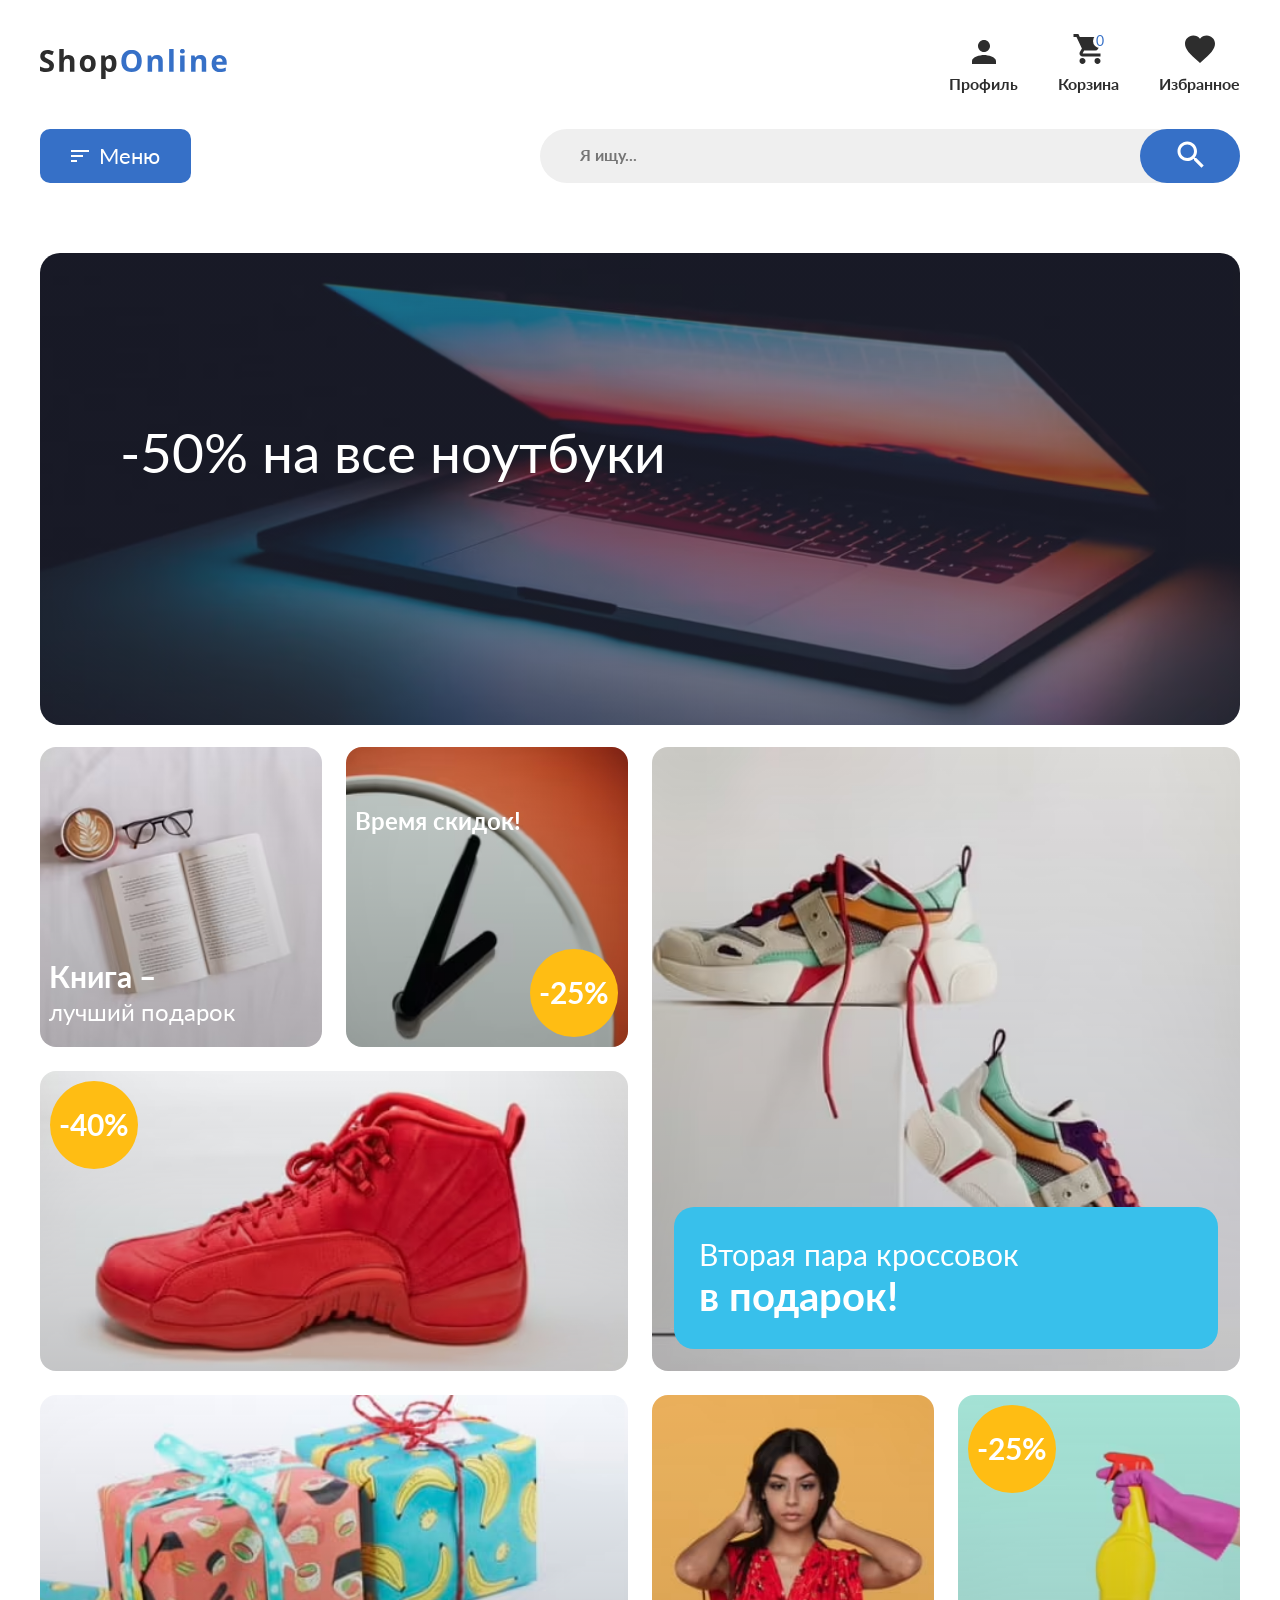
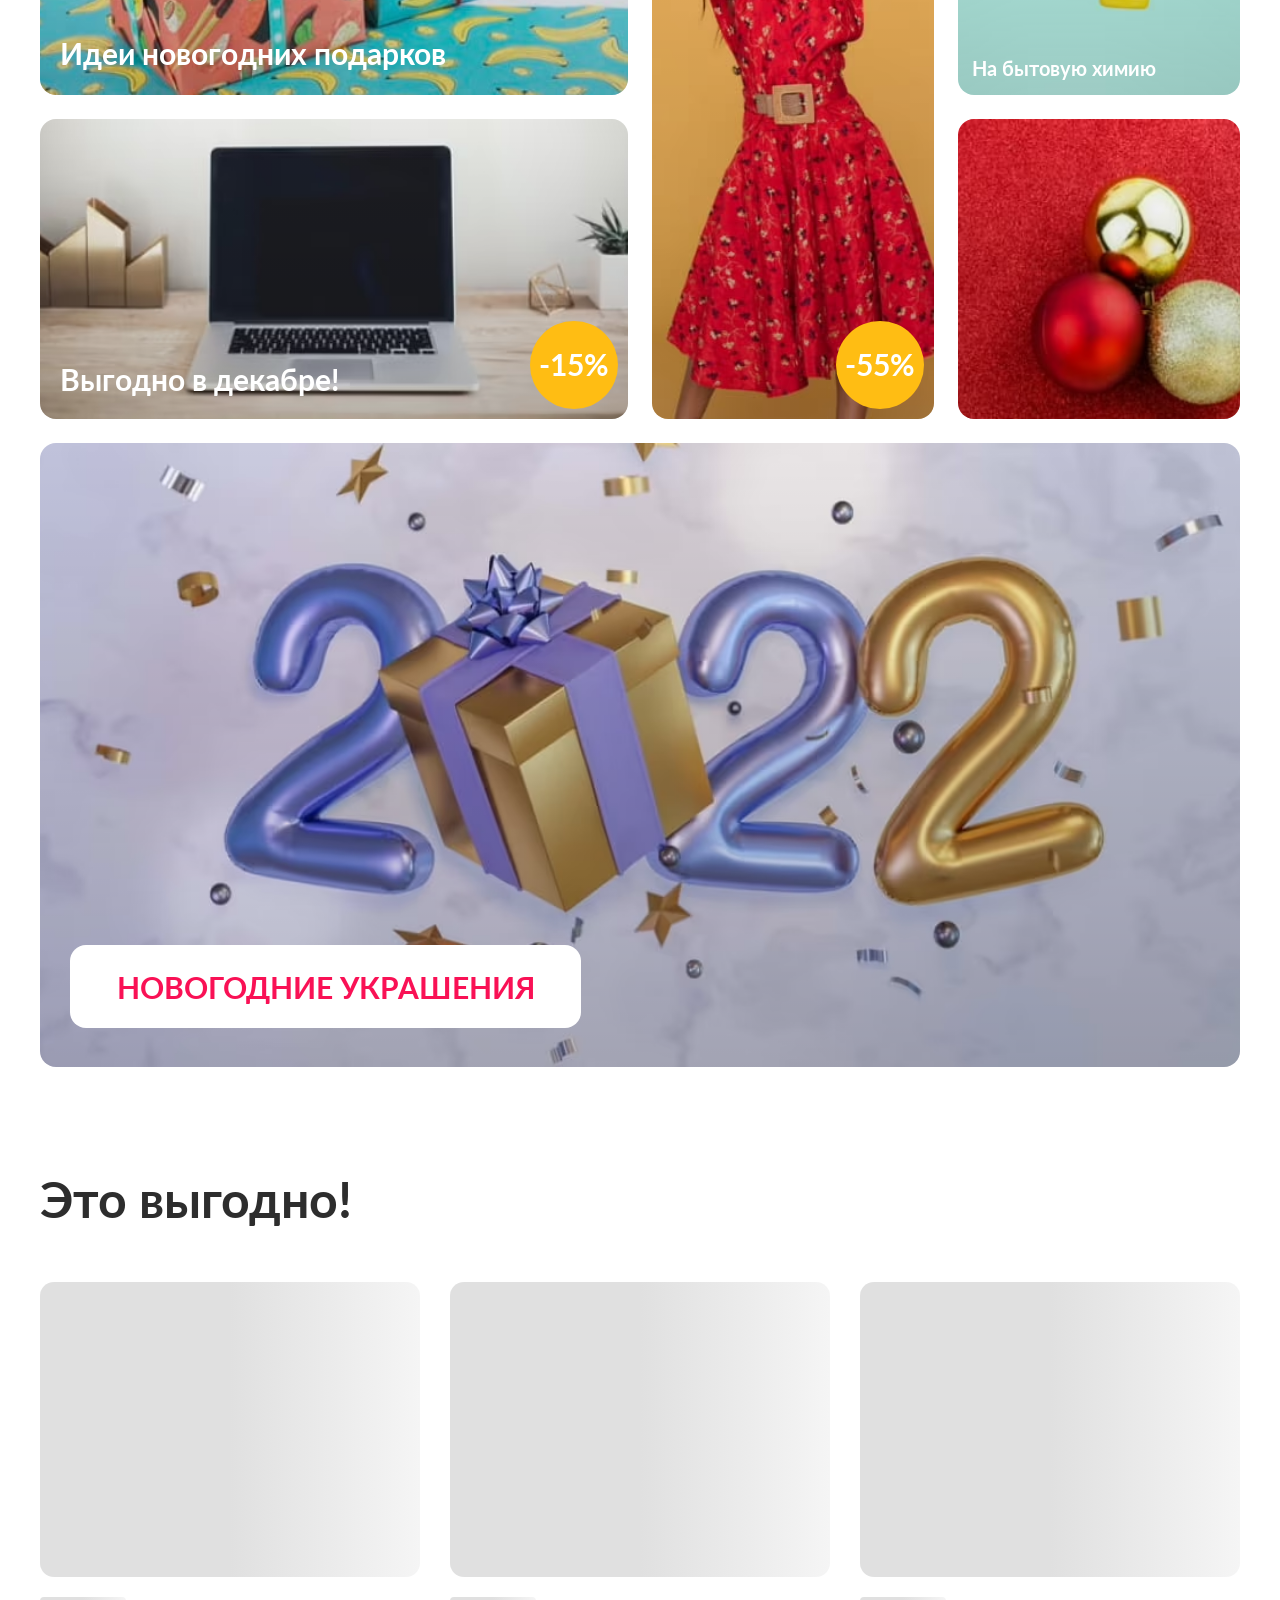
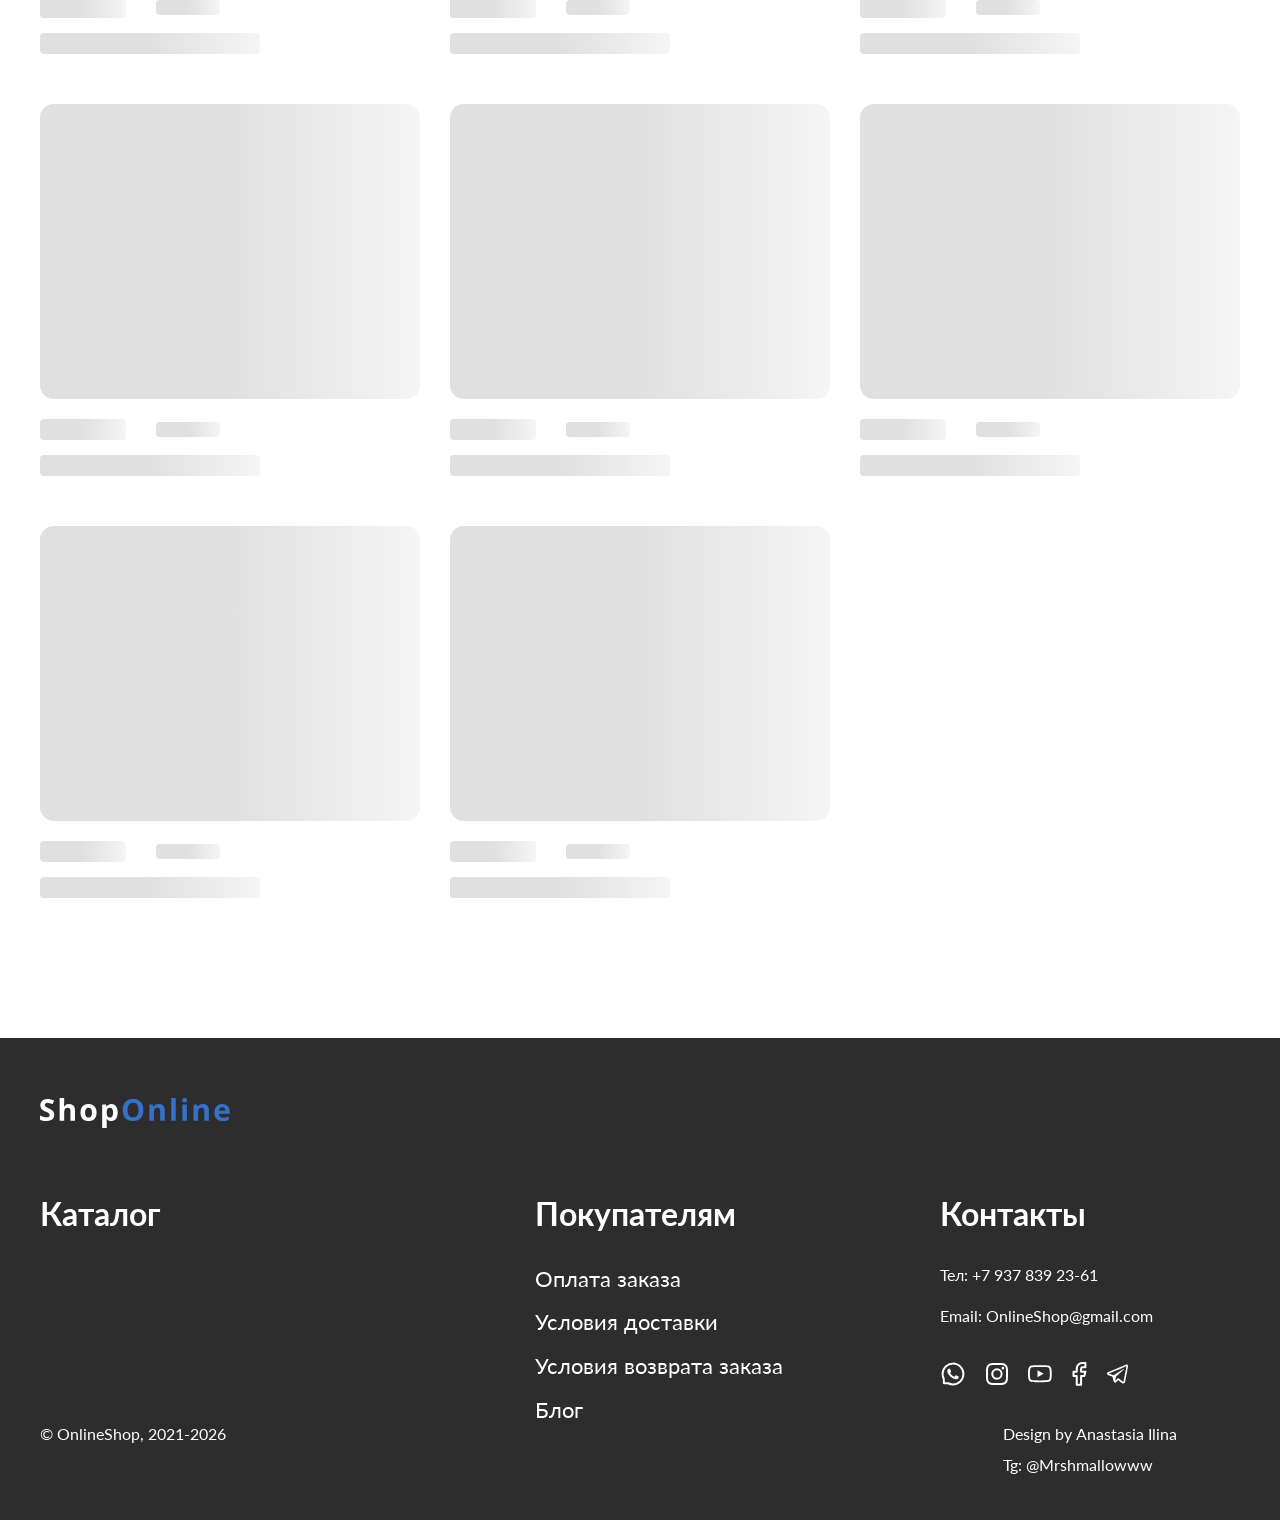
==== commit 51feae14: "Сборка проекта с Модуль_7__Итоговая" ====
--- a/index.html
+++ b/index.html
@@ -1,9 +1,9 @@
-<!DOCTYPE html><html lang="ru"><head><meta charset="UTF-8"><meta name="viewport" content="width=device-width,initial-scale=1"><link rel="preload" href="fonts/Lato-400.woff2" as="font" type="font/woff2" crossorigin=""><link rel="preload" href="fonts/Lato-700.woff2" as="font" type="font/woff2" crossorigin=""><style>@font-face{font-display:swap;font-family:Lato;font-weight:400;src:url(fonts/Lato-400.woff2) format("woff2"),url(fonts/Lato-400.woff) format("woff")}@font-face{font-display:swap;font-family:Lato;font-weight:700;src:url(fonts/Lato-700.woff2) format("woff2"),url(fonts/Lato-700.woff) format("woff")}html{line-height:1.15;-webkit-text-size-adjust:100%}h1{font-size:2em;margin:.67em 0}main{display:block}a{background-color:transparent}img{border-style:none}button,input{font-family:inherit;font-size:100%;line-height:1.15;margin:0}button{overflow:visible}button{text-transform:none}[type=button],[type=submit],button{-webkit-appearance:button}[type=button]::-moz-focus-inner,[type=submit]::-moz-focus-inner,button::-moz-focus-inner{border-style:none;padding:0}[type=button]:-moz-focusring,[type=submit]:-moz-focusring,button:-moz-focusring{outline:ButtonText dotted 1px}input{overflow:visible}::-webkit-file-upload-button{-webkit-appearance:button;font:inherit}html{box-sizing:border-box;scroll-behavior:smooth}*{box-sizing:inherit}body{background-color:#fff;color:#fff;font-family:Lato,sans-serif;line-height:1.3;margin:0;min-height:100vh;min-width:320px}.container{margin:0 auto;max-width:1830px;padding:0 30px}@media (max-width:1064px){.container{padding:0 34px}}@media (max-width:880px){.container{padding:0 26px}}@media (max-width:480px){.container{padding:0 20px}}.visually-hidden{position:absolute!important;clip:rect(1px 1px 1px 1px);clip:rect(1px,1px,1px,1px);border:0!important;height:1px!important;overflow:hidden;padding:0!important;width:1px!important}.search-box{max-width:757px;position:relative;white-space:nowrap}.search-box__input{background-color:#efefef;border:none;border-radius:30px;display:inline-block;font-size:16px;font-weight:700;line-height:1.3;padding:16.65px 135px 16.65px 40px;vertical-align:middle;width:100%}@media (max-width:780px){.search-box__input{font-size:12px;padding:13.2px 110px 13.2px 30px}}@media (max-width:480px){.search-box__input{font-size:8px;padding:9.8px 65px 9.8px 16px}}.search-box__button{background-color:#3670c7;border:none;border-radius:30px;color:#fff;padding:11.85px 0;position:absolute;right:0;top:0;vertical-align:middle;width:100px}@media (max-width:780px){.search-box__button{padding:7.8px 0;width:82px}}@media (max-width:480px){.search-box__button{padding:5.3px 0;width:50px}}@media (max-width:780px){.search-box__icon{height:23px;width:23px}}@media (max-width:480px){.search-box__icon{height:16px;width:16px}}@media (max-width:1366px){.search-box{max-width:700px;width:100%}}@media (max-width:780px){.search-box{width:540px}}@media (max-width:745px){.search-box{max-width:540px;width:100%}}.lines{display:flex;flex-direction:column;gap:3px 0}.lines__item{background-color:#fff;display:block;height:2px;transform-origin:42%}@media (max-width:780px){.lines__item{transform-origin:45%}}.lines__item_position_top{width:18px}@media (max-width:480px){.lines__item{transform-origin:34%}.lines__item_position_top{width:10px}}.lines__item_position_middle{width:12px}@media (max-width:480px){.lines__item_position_middle{width:7px}}.lines__item_position_bottom{width:6px}@media (max-width:480px){.lines__item_position_bottom{width:3px}.lines__item{height:1px}.lines{gap:1px 0}}.timer{text-align:center}.user-settings{display:flex;gap:70px;justify-content:end;list-style:none;margin:0;padding:0}.user-settings__item{align-self:self-end}.user-settings__link{align-items:center;color:#2d2d2d;display:flex;flex-direction:column;outline:0;row-gap:10px;text-decoration:none}.user-settings__name{font-weight:700}@media (max-width:780px){.user-settings__link{gap:3px}.user-settings__name{font-size:12px}}@media (max-width:1600px){.user-settings{gap:40px}}@media (max-width:780px){.user-settings{gap:30px}.user-settings__profile{height:20px;width:20px}.user-settings__basket{height:25px;width:25px}.user-settings__favorite{height:22.94px;width:25px}}@media (max-width:480px){.user-settings__name{display:none}.user-settings{gap:20px}}.basket{position:relative}.basket__counter{align-items:center;background-color:#fff;border-radius:50%;color:#3670c7;display:flex;font-size:14px;height:14px;justify-content:center;position:absolute;right:12px;top:0;width:14px}.header{margin:0 0 60px;padding:30px 0 0;position:relative}.header__grid{align-items:center;display:grid;grid-template-areas:"logo button search user-settings";grid-template-columns:minmax(190px,313px) minmax(151px,250px) minmax(580px,757px) minmax(300px,451px)}@media (max-width:1366px){.header__grid{grid-template-areas:"logo user-settings" "button search";grid-template-columns:190px 1fr;row-gap:34px}}@media (max-width:780px){.basket__counter{right:6px;top:-4px}.header__grid{grid-template-columns:minmax(140px,168px) 1fr;row-gap:29px}}@media (max-width:620px){.header__grid{grid-template-areas:"logo logo" "button user-settings" "search search";grid-template-columns:repeat(2,1fr)}}.header__button{align-items:center;background-color:#3670c7;border:none;border-radius:10px;color:#fff;display:flex;font-size:22px;gap:0 10px;grid-area:button;height:54px;justify-content:center;line-height:1.5;max-width:100%;padding:0;width:151px}.header__logo{align-self:normal;grid-area:logo;padding-top:13px}.header__search-box{grid-area:search}.header__user-settings{grid-area:user-settings}@media (max-width:1366px){.header__logo{align-self:center;padding:0}.header__search-box{justify-self:self-end}.header{margin:0 0 30px;padding:34px 0 0}}@media (max-width:780px){.header__button{border-radius:6px;font-size:16px;height:42px;width:115px}.header__logo{max-width:165px}.header{padding:25px 0 0}}@media (max-width:480px){.basket__counter{right:-2px;top:-4px}.header__grid{row-gap:20px}.header__button{border-radius:4px;font-size:12px;gap:0 5px;height:30px;width:79px}.header__logo{max-width:114px}.header{margin:0 0 16px;padding:20px 0 0}}.navigation{background-color:#fff;color:#2d2d2d;height:0;overflow:hidden;padding:0;position:absolute;z-index:2}.navigation__title{font-size:38px;font-weight:700;line-height:130%;margin:0 0 33px}.navigation__list{list-style:none;margin:0;padding:0}.navigation__item{width:-moz-max-content;width:max-content}.navigation__link{color:inherit;font-size:22px;line-height:150%;text-decoration:none}.navigation-grid{display:grid;grid-template-columns:minmax(520px,755px) minmax(300px,480px) minmax(307px,570px);padding:52px 0 56px}.catalog__list{align-content:space-between;flex-wrap:wrap;max-height:250px;max-width:502px}.buyers__list,.catalog__list{display:flex;flex-direction:column;gap:20px 0}.hero{padding:30px 0 60px}.hero__background{align-items:flex-end;background-image:linear-gradient(rgba(47,50,75,.5),rgba(47,50,75,.5)),url(images/hero/banner.jpg);background-position:50%;background-repeat:no-repeat;background-size:cover;border-radius:20px;display:grid;grid-template-rows:repeat(2,200px);padding:40px 112px;position:relative}@media (max-width:1366px){.hero__background{padding:36px 79.66px}}@media (max-width:1090px){.hero__background{border-radius:16px;grid-template-rows:148px 94px}}@media (max-width:860px){.hero__background{background-image:linear-gradient(rgba(47,50,75,.5),rgba(47,50,75,.5)),url(images/hero/banner860.jpg);grid-template-rows:73px 147px;padding:30px 80px}}.hero__link{color:inherit;font-size:70px;outline:0;text-decoration:none}.hero__link:before{border-radius:20px;content:"";inset:0;position:absolute}@media (max-width:1090px){.hero__link:before{border-radius:16px}}@media (max-width:530px){.hero__background{background-image:linear-gradient(rgba(47,50,75,.5),rgba(47,50,75,.5)),url(images/hero/banner530.jpg);border-radius:8px;grid-template-rows:49px 231px;padding:30px 29px}.hero__link:before{border-radius:8px}}@media (max-width:1366px){.hero__link{font-size:55px}.hero{padding:30px 0 22px}}@media (max-width:1090px){.hero__link{border-radius:16px;font-size:40px}}.hero__stock-box{place-self:self-end center}@media (max-width:860px){.hero__link{font-size:30px;max-width:100%}.hero{padding:20px 0 40px}}@media (max-width:530px){.hero__link{border-radius:8px;font-size:22px;text-align:center}.hero{padding:25px 0 20px}}.discounts{padding:0 0 100px}.discounts__list{display:grid;gap:60px;grid-auto-flow:dense;grid-template-columns:repeat(6,minmax(200px,245px));grid-template-rows:repeat(4,245px);list-style:none;margin:0;padding:0}@media (max-width:1725px){.discounts__list{gap:40px}}@media (max-width:1690px){.discounts__list{gap:30px}}@media (max-width:1530px){.discounts__list{grid-template-rows:repeat(4,217px)}}@media (max-width:1430px){.discounts__list{grid-template-columns:repeat(6,minmax(180px,220px));grid-template-rows:repeat(4,200px)}}@media (max-width:1370px){.discounts__list{gap:24px;grid-template-rows:repeat(4,190px)}}@media (max-width:1360px){.discounts__list{grid-template-columns:repeat(4,minmax(200px,1fr));grid-template-rows:repeat(6,300px)}}@media (max-width:1240px){.discounts__list{grid-template-rows:repeat(6,271px)}}@media (max-width:1140px){.discounts__list{grid-template-rows:repeat(6,249px)}}@media (max-width:1070px){.discounts__list{grid-template-rows:repeat(6,230px)}}@media (max-width:1025px){.discounts__list{grid-template-columns:repeat(4,minmax(200px,1fr));grid-template-rows:repeat(6,217px)}}@media (max-width:950px){.discounts__list{grid-template-columns:repeat(4,minmax(180px,1fr));grid-template-rows:repeat(6,200px)}}@media (max-width:870px){.discounts__list{gap:20px;grid-template-columns:repeat(2,minmax(130px,1fr)) minmax(200px,220px) minmax(130px,1fr);grid-template-rows:repeat(2,140px) repeat(4,60px) repeat(2,140px)}}@media (max-width:730px){.discounts__list{grid-template-columns:repeat(2,minmax(130px,1fr));grid-template-rows:repeat(9,250px)}}@media (max-width:540px){.discounts__list{grid-template-rows:repeat(9,220px)}}@media (max-width:480px){.discounts__list{grid-template-rows:repeat(9,200px)}}.discounts__item{background-position:50%;background-repeat:no-repeat;background-size:cover;border-radius:20px;height:auto;max-width:100%;position:relative;z-index:3}.discounts__item-percentage:after{align-items:center;background-color:#ffbd13;border-radius:50%;display:grid;font-size:30px;font-weight:700;height:88px;justify-content:center;position:absolute;width:88px;z-index:10}@media (max-width:950px){.discounts__item-percentage:after{font-size:24px;height:63px;width:63px}}.discounts__item-percentage_position_right-bottom:after{bottom:20px;right:20px}.discounts__item:before{background-image:linear-gradient(180deg,rgba(7,7,7,0),rgba(0,0,0,.2));border-radius:20px;content:"";inset:0;position:absolute;z-index:-1}@media (max-width:1690px){.discounts__item-percentage_position_right-bottom:after{bottom:10px;right:10px}.discounts__item:before{border-radius:16px}.discounts__item{border-radius:16px}}@media (max-width:870px){.discounts__item-percentage:after{font-size:16px;font-weight:700;height:50px;width:50px}.discounts__item:before{border-radius:12px}}@media (max-width:870px){.discounts__item{border-radius:12px}}@media (max-width:1064px){.discounts{padding:0 0 90px}}@media (max-width:870px){.discounts{padding:0 0 60px}}@media (max-width:480px){.discounts__item-percentage_position_right-bottom:after{bottom:5px;right:5px}.discounts__item:before{border-radius:8px}.discounts__item{border-radius:8px}.discounts{padding:0 0 70px}}.discounts-item-1{background-image:url(images/discounts/book.jpg);background-image:-webkit-image-set(url("images/discounts/book.avif") 1x,url("images/discounts/book.webp") 1x,url("images/discounts/book.jpg") 1x);background-image:image-set(url("images/discounts/book.avif") 1x,url("images/discounts/book.webp") 1x,url("images/discounts/book.jpg") 1x);display:flex;flex-direction:column;font-size:30px;justify-content:flex-end;padding:20px}@media (max-width:1690px){.discounts-item-1{font-size:24px;padding:20px 13px 20px 9px}}@media (max-width:950px){.discounts-item-1{font-size:20px}}@media (max-width:870px){.discounts-item-1{display:block;line-height:110%;padding:48px 30px 15px 9px}}@media (max-width:800px){.discounts-item-1{padding:48px 12px 15px 9px}}@media (max-width:730px){.discounts-item-1{padding:48px 55px 15px 9px}}@media (max-width:540px){.discounts-item-1{padding:110px 60px 15px 9px}}@media (max-width:480px){.discounts-item-1{font-size:12px;padding:90px 100px 10px 10px}}@media (max-width:370px){.discounts__list{grid-template-rows:repeat(9,145px)}.discounts-item-1{padding:90px 65px 10px 10px}}@media (max-width:340px){.discounts__list{grid-template-rows:repeat(9,130px)}.discounts-item-1{padding:80px 34px 10px 10px}}.discounts-item-2{background-image:url(images/discounts/watch.jpg);font-size:30px;font-weight:700;padding:78px 20px 20px 14px}.discounts-item-2:after{content:"-25%"}@media (max-width:1800px){.discounts-item-2{font-size:27px}}@media (max-width:1690px){.discounts-item-2{font-size:24px;padding:58px 10px 10px 9px}}@media (max-width:950px){.discounts-item-2{font-size:20px}}@media (max-width:870px){.discounts-item-2{font-size:16px;padding:15px 10px 10px 5px}}@media (max-width:480px){.discounts-item-2{font-size:12px;padding:40px 10px 10px 5px}}@media (max-width:340px){.discounts-item-2{padding:28px 10px 10px 5px}}.discounts-item-3{background-image:url(images/discounts/red-sneakers.jpg);grid-area:2/1/3/3}.discounts-item-4{align-items:end;background-image:url(images/discounts/white-sneakers.jpg);display:grid;grid-area:1/3/3/5;padding:22px 20px}@media (max-width:1690px){.discounts-item-4{font-size:30px;padding:22px}}@media (max-width:870px){.discounts-item-4{grid-row:1/span 3;padding:10px}}@media (max-width:730px){.discounts-item-4{grid-area:3/1/5/3}}@media (max-width:480px){.discounts-item-4{font-size:12px}}@media (max-width:1360px){.discounts-item-5{grid-area:3/1/4/3}}@media (max-width:730px){.discounts-item-5{grid-area:5/1/6/3}}@media (max-width:1360px){.discounts-item-6{grid-area:4/1/5/3}}@media (max-width:730px){.discounts-item-6{grid-area:6/1/7/3}}.discounts-item-7{align-items:end;background-image:url(images/discounts/decoration.jpg);color:#f91155;display:grid;font-size:40px;font-weight:700;grid-area:3/1/5/5;line-height:1.2;padding:50px;text-transform:uppercase}@media (max-width:1360px){.discounts-item-7{grid-area:5/1/7/5}}@media (max-width:730px){.discounts-item-7{grid-area:9/1/10/3}}@media (max-width:870px){.discounts-item-8{background-image:url(images/discounts/dress768.jpg);background-position:top;grid-area:4/3/7/4}}@media (max-width:730px){.discounts-item-8{background-image:url(images/discounts/dress.jpg);background-position:50%;grid-area:7/1/9/2}.discounts-item-9{grid-area:7/2/8/3}}.footer .arrow-open{display:none}.footer__button{background-color:transparent;border:none;display:none;font-size:0;line-height:0;padding:0 0 5px 5px}.footer-logo-block{grid-area:logo;padding:10px 0 0}.footer-catalog{grid-area:catalog}.footer-buyers{grid-area:buyers}@media (max-width:522px){.footer__button{display:inline-block;vertical-align:middle}.footer-catalog__button:after{content:"";inset:0;position:absolute}.footer-buyers__button:after{content:"";inset:0;position:absolute}}.footer-contacts{grid-area:contacts}</style><script>document.addEventListener('DOMContentLoaded', () => {
+<!DOCTYPE html><html lang="ru"><head><meta charset="UTF-8"><meta name="viewport" content="width=device-width,initial-scale=1"><link rel="preload" href="fonts/Lato-400.woff2" as="font" type="font/woff2" crossorigin=""><link rel="preload" href="fonts/Lato-700.woff2" as="font" type="font/woff2" crossorigin=""><style>@font-face{font-display:swap;font-family:Lato;font-weight:400;src:url(fonts/Lato-400.woff2) format("woff2"),url(fonts/Lato-400.woff) format("woff")}@font-face{font-display:swap;font-family:Lato;font-weight:700;src:url(fonts/Lato-700.woff2) format("woff2"),url(fonts/Lato-700.woff) format("woff")}html{line-height:1.15;-webkit-text-size-adjust:100%}h1{font-size:2em;margin:.67em 0}main{display:block}a{background-color:transparent}img{border-style:none}button,input{font-family:inherit;font-size:100%;line-height:1.15;margin:0}button{overflow:visible}button{text-transform:none}[type=button],[type=submit],button{-webkit-appearance:button}[type=button]::-moz-focus-inner,[type=submit]::-moz-focus-inner,button::-moz-focus-inner{border-style:none;padding:0}[type=button]:-moz-focusring,[type=submit]:-moz-focusring,button:-moz-focusring{outline:ButtonText dotted 1px}input{overflow:visible}[type=search]{-webkit-appearance:textfield;outline-offset:-2px}[type=search]::-webkit-search-decoration{-webkit-appearance:none}::-webkit-file-upload-button{-webkit-appearance:button;font:inherit}[hidden]{display:none}html{-moz-box-sizing:border-box;box-sizing:border-box;scroll-behavior:smooth}*{-moz-box-sizing:inherit;box-sizing:inherit}body{display:-webkit-box;display:-webkit-flex;display:-moz-box;display:flex;min-height:100vh;min-width:320px;-webkit-box-orient:vertical;-webkit-box-direction:normal;-webkit-flex-direction:column;-moz-box-orient:vertical;-moz-box-direction:normal;background-color:#fff;color:#fff;flex-direction:column;font-family:Lato,sans-serif;line-height:1.3;margin:0}.container{margin:0 auto;max-width:1920px;padding:0 75px}@media (max-width:1500px){.container{padding:0 50px}}@media (max-width:1450px){.container{padding:0 40px}}@media (max-width:1064px){.container{padding:0 42px}}@media (max-width:880px){.container{padding:0 34px}}@media (max-width:480px){.container{padding:0 20px}}.visually-hidden{position:absolute!important;clip:rect(1px 1px 1px 1px);clip:rect(1px,1px,1px,1px);border:0!important;height:1px!important;overflow:hidden;padding:0!important;width:1px!important}.header{margin:0 0 60px;padding:30px 0 0;position:relative}.header__grid{display:grid;grid-template-areas:"logo button search user-settings";grid-template-columns:minmax(190px,313px) minmax(151px,250px) minmax(580px,757px) minmax(300px,451px);-webkit-box-align:center;-webkit-align-items:center;-moz-box-align:center;align-items:center}@media (max-width:1366px){.header__grid{grid-template-areas:"logo user-settings" "button search";grid-template-columns:190px 1fr;row-gap:34px}}@media (max-width:780px){.header__grid{grid-template-columns:minmax(140px,168px) 1fr;row-gap:29px}}@media (max-width:620px){.header__grid{grid-template-areas:"logo logo" "button user-settings" "search search";grid-template-columns:repeat(2,1fr)}}.header__button{display:-webkit-box;display:-webkit-flex;display:-moz-box;display:flex;grid-area:button;-webkit-box-pack:center;-webkit-justify-content:center;-moz-box-pack:center;justify-content:center;-webkit-box-align:center;-webkit-align-items:center;-moz-box-align:center;align-items:center;background-color:#3670c7;border:none;border-radius:10px;color:#fff;font-size:22px;gap:0 10px;height:54px;line-height:1.5;max-width:100%;padding:0;width:151px}@media (max-width:780px){.header__button{border-radius:6px;font-size:16px;height:42px;width:115px}.header__logo{max-width:165px}}@media (max-width:480px){.header__grid{row-gap:20px}.header__button{border-radius:5px;font-size:14px;gap:0 5px;height:38px;width:95px}}.header__logo{align-self:normal;grid-area:logo;padding-top:13px}.header__search-box{grid-area:search}.header__user-settings{grid-area:user-settings}@media (max-width:1366px){.header__logo{-webkit-align-self:center;align-self:center;padding:0}.header__search-box{justify-self:self-end}.header{margin:0 0 40px;padding:34px 0 0}}@media (max-width:780px){.header{margin:0 0 30px;padding:25px 0 0}}@media (max-width:480px){.header__logo{max-width:114px}.header{margin:0 0 26px;padding:20px 0 0}}@media (max-width:350px){.header__button{border-radius:4px;font-size:12px;gap:0 5px;height:30px;width:79px}.header{margin:0 0 16px}}.hero{padding:30px 0 60px}.hero__background{background-image:-webkit-gradient(linear,left top,left bottom,from(rgba(47,50,75,.5)),to(rgba(47,50,75,.5))),url(images/hero/banner.fallback-ext);background-image:-moz-linear-gradient(rgba(47,50,75,.5),rgba(47,50,75,.5)),url(images/hero/banner.fallback-ext);background-image:linear-gradient(rgba(47,50,75,.5),rgba(47,50,75,.5)),url(images/hero/banner.fallback-ext);background-image:-webkit-gradient(linear,left top,left bottom,from(rgba(47,50,75,.5)),to(rgba(47,50,75,.5))),-webkit-image-set(url("images/hero/banner.avif") 1x,url("images/hero/banner@2x.avif") 2x,url("images/hero/banner.webp") 1x,url("images/hero/banner@2x.webp") 2x,url("images/hero/banner.jpg") 1x,url("images/hero/banner@2x.jpg") 2x);background-image:-moz-linear-gradient(rgba(47,50,75,.5),rgba(47,50,75,.5)),-webkit-image-set(url("images/hero/banner.avif") 1x,url("images/hero/banner@2x.avif") 2x,url("images/hero/banner.webp") 1x,url("images/hero/banner@2x.webp") 2x,url("images/hero/banner.jpg") 1x,url("images/hero/banner@2x.jpg") 2x);background-image:linear-gradient(rgba(47,50,75,.5),rgba(47,50,75,.5)),-webkit-image-set(url("images/hero/banner.avif") 1x,url("images/hero/banner@2x.avif") 2x,url("images/hero/banner.webp") 1x,url("images/hero/banner@2x.webp") 2x,url("images/hero/banner.jpg") 1x,url("images/hero/banner@2x.jpg") 2x);background-image:-webkit-gradient(linear,left top,left bottom,from(rgba(47,50,75,.5)),to(rgba(47,50,75,.5))),image-set(url("images/hero/banner.avif") 1x type($mime),url("images/hero/banner@2x.avif") 2x type($mime),url("images/hero/banner.webp") 1x type($mime),url("images/hero/banner@2x.webp") 2x type($mime),url("images/hero/banner.jpg") 1x,url("images/hero/banner@2x.jpg") 2x);background-image:-moz-linear-gradient(rgba(47,50,75,.5),rgba(47,50,75,.5)),image-set(url("images/hero/banner.avif") 1x type($mime),url("images/hero/banner@2x.avif") 2x type($mime),url("images/hero/banner.webp") 1x type($mime),url("images/hero/banner@2x.webp") 2x type($mime),url("images/hero/banner.jpg") 1x,url("images/hero/banner@2x.jpg") 2x);background-image:linear-gradient(rgba(47,50,75,.5),rgba(47,50,75,.5)),-webkit-image-set(url("images/hero/banner.avif") 1x type($mime),url("images/hero/banner@2x.avif") 2x type($mime),url("images/hero/banner.webp") 1x type($mime),url("images/hero/banner@2x.webp") 2x type($mime),url("images/hero/banner.jpg") 1x,url("images/hero/banner@2x.jpg") 2x);background-image:linear-gradient(rgba(47,50,75,.5),rgba(47,50,75,.5)),image-set(url("images/hero/banner.avif") 1x type($mime),url("images/hero/banner@2x.avif") 2x type($mime),url("images/hero/banner.webp") 1x type($mime),url("images/hero/banner@2x.webp") 2x type($mime),url("images/hero/banner.jpg") 1x,url("images/hero/banner@2x.jpg") 2x);background-position:50%;background-repeat:no-repeat;background-size:cover;border-radius:20px;display:grid;grid-template-rows:repeat(2,200px);padding:40px 112px;position:relative;-webkit-box-align:end;-webkit-align-items:flex-end;-moz-box-align:end;align-items:flex-end}@media (max-width:1366px){.hero__background{padding:36px 79.66px}}@media (max-width:1090px){.hero__background{border-radius:16px;grid-template-rows:148px 94px}}@media (max-width:860px){.hero__background{background-image:-webkit-gradient(linear,left top,left bottom,from(rgba(47,50,75,.5)),to(rgba(47,50,75,.5))),url(images/hero/banner860.fallback-ext);background-image:-moz-linear-gradient(rgba(47,50,75,.5),rgba(47,50,75,.5)),url(images/hero/banner860.fallback-ext);background-image:linear-gradient(rgba(47,50,75,.5),rgba(47,50,75,.5)),url(images/hero/banner860.fallback-ext);background-image:-webkit-gradient(linear,left top,left bottom,from(rgba(47,50,75,.5)),to(rgba(47,50,75,.5))),-webkit-image-set(url("images/hero/banner860.avif") 1x,url("images/hero/banner860@2x.avif") 2x,url("images/hero/banner860.webp") 1x,url("images/hero/banner860@2x.webp") 2x,url("images/hero/banner860.jpg") 1x,url("images/hero/banner860@2x.jpg") 2x);background-image:-moz-linear-gradient(rgba(47,50,75,.5),rgba(47,50,75,.5)),-webkit-image-set(url("images/hero/banner860.avif") 1x,url("images/hero/banner860@2x.avif") 2x,url("images/hero/banner860.webp") 1x,url("images/hero/banner860@2x.webp") 2x,url("images/hero/banner860.jpg") 1x,url("images/hero/banner860@2x.jpg") 2x);background-image:linear-gradient(rgba(47,50,75,.5),rgba(47,50,75,.5)),-webkit-image-set(url("images/hero/banner860.avif") 1x,url("images/hero/banner860@2x.avif") 2x,url("images/hero/banner860.webp") 1x,url("images/hero/banner860@2x.webp") 2x,url("images/hero/banner860.jpg") 1x,url("images/hero/banner860@2x.jpg") 2x);background-image:-webkit-gradient(linear,left top,left bottom,from(rgba(47,50,75,.5)),to(rgba(47,50,75,.5))),image-set(url("images/hero/banner860.avif") 1x type($mime),url("images/hero/banner860@2x.avif") 2x type($mime),url("images/hero/banner860.webp") 1x type($mime),url("images/hero/banner860@2x.webp") 2x type($mime),url("images/hero/banner860.jpg") 1x,url("images/hero/banner860@2x.jpg") 2x);background-image:-moz-linear-gradient(rgba(47,50,75,.5),rgba(47,50,75,.5)),image-set(url("images/hero/banner860.avif") 1x type($mime),url("images/hero/banner860@2x.avif") 2x type($mime),url("images/hero/banner860.webp") 1x type($mime),url("images/hero/banner860@2x.webp") 2x type($mime),url("images/hero/banner860.jpg") 1x,url("images/hero/banner860@2x.jpg") 2x);background-image:linear-gradient(rgba(47,50,75,.5),rgba(47,50,75,.5)),-webkit-image-set(url("images/hero/banner860.avif") 1x type($mime),url("images/hero/banner860@2x.avif") 2x type($mime),url("images/hero/banner860.webp") 1x type($mime),url("images/hero/banner860@2x.webp") 2x type($mime),url("images/hero/banner860.jpg") 1x,url("images/hero/banner860@2x.jpg") 2x);background-image:linear-gradient(rgba(47,50,75,.5),rgba(47,50,75,.5)),image-set(url("images/hero/banner860.avif") 1x type($mime),url("images/hero/banner860@2x.avif") 2x type($mime),url("images/hero/banner860.webp") 1x type($mime),url("images/hero/banner860@2x.webp") 2x type($mime),url("images/hero/banner860.jpg") 1x,url("images/hero/banner860@2x.jpg") 2x);grid-template-rows:73px 147px;padding:30px 80px}}.hero__link{color:inherit;font-size:70px;outline:0;text-decoration:none}.hero__link:before{border-radius:20px;content:"";inset:0;position:absolute}@media (max-width:1090px){.hero__link:before{border-radius:16px}}@media (max-width:530px){.hero__background{background-image:-webkit-gradient(linear,left top,left bottom,from(rgba(47,50,75,.5)),to(rgba(47,50,75,.5))),url(images/hero/banner530.fallback-ext);background-image:-moz-linear-gradient(rgba(47,50,75,.5),rgba(47,50,75,.5)),url(images/hero/banner530.fallback-ext);background-image:linear-gradient(rgba(47,50,75,.5),rgba(47,50,75,.5)),url(images/hero/banner530.fallback-ext);background-image:-webkit-gradient(linear,left top,left bottom,from(rgba(47,50,75,.5)),to(rgba(47,50,75,.5))),-webkit-image-set(url("images/hero/banner530.avif") 1x,url("images/hero/banner530@2x.avif") 2x,url("images/hero/banner530.webp") 1x,url("images/hero/banner530@2x.webp") 2x,url("images/hero/banner530.jpg") 1x,url("images/hero/banner530@2x.jpg") 2x);background-image:-moz-linear-gradient(rgba(47,50,75,.5),rgba(47,50,75,.5)),-webkit-image-set(url("images/hero/banner530.avif") 1x,url("images/hero/banner530@2x.avif") 2x,url("images/hero/banner530.webp") 1x,url("images/hero/banner530@2x.webp") 2x,url("images/hero/banner530.jpg") 1x,url("images/hero/banner530@2x.jpg") 2x);background-image:linear-gradient(rgba(47,50,75,.5),rgba(47,50,75,.5)),-webkit-image-set(url("images/hero/banner530.avif") 1x,url("images/hero/banner530@2x.avif") 2x,url("images/hero/banner530.webp") 1x,url("images/hero/banner530@2x.webp") 2x,url("images/hero/banner530.jpg") 1x,url("images/hero/banner530@2x.jpg") 2x);background-image:-webkit-gradient(linear,left top,left bottom,from(rgba(47,50,75,.5)),to(rgba(47,50,75,.5))),image-set(url("images/hero/banner530.avif") 1x type($mime),url("images/hero/banner530@2x.avif") 2x type($mime),url("images/hero/banner530.webp") 1x type($mime),url("images/hero/banner530@2x.webp") 2x type($mime),url("images/hero/banner530.jpg") 1x,url("images/hero/banner530@2x.jpg") 2x);background-image:-moz-linear-gradient(rgba(47,50,75,.5),rgba(47,50,75,.5)),image-set(url("images/hero/banner530.avif") 1x type($mime),url("images/hero/banner530@2x.avif") 2x type($mime),url("images/hero/banner530.webp") 1x type($mime),url("images/hero/banner530@2x.webp") 2x type($mime),url("images/hero/banner530.jpg") 1x,url("images/hero/banner530@2x.jpg") 2x);background-image:linear-gradient(rgba(47,50,75,.5),rgba(47,50,75,.5)),-webkit-image-set(url("images/hero/banner530.avif") 1x type($mime),url("images/hero/banner530@2x.avif") 2x type($mime),url("images/hero/banner530.webp") 1x type($mime),url("images/hero/banner530@2x.webp") 2x type($mime),url("images/hero/banner530.jpg") 1x,url("images/hero/banner530@2x.jpg") 2x);background-image:linear-gradient(rgba(47,50,75,.5),rgba(47,50,75,.5)),image-set(url("images/hero/banner530.avif") 1x type($mime),url("images/hero/banner530@2x.avif") 2x type($mime),url("images/hero/banner530.webp") 1x type($mime),url("images/hero/banner530@2x.webp") 2x type($mime),url("images/hero/banner530.jpg") 1x,url("images/hero/banner530@2x.jpg") 2x);border-radius:8px;grid-template-rows:49px 231px;padding:30px 29px}.hero__link:before{border-radius:8px}}@media (max-width:1366px){.hero__link{font-size:55px}.hero{padding:30px 0 22px}}@media (max-width:1090px){.hero__link{border-radius:16px;font-size:40px}}.hero__stock-box{place-self:self-end center}@media (max-width:860px){.hero__link{font-size:30px;max-width:100%}.hero{padding:20px 0 40px}}@media (max-width:530px){.hero__link{border-radius:8px;font-size:22px;text-align:center}.hero{padding:25px 0 20px}}.discounts{padding:0 0 100px}.discounts__list{display:grid;gap:60px;grid-auto-flow:dense;grid-template-columns:repeat(6,minmax(200px,245px));grid-template-rows:repeat(4,245px);list-style:none;margin:0;padding:0}@media (max-width:1725px){.discounts__list{gap:40px}}@media (max-width:1690px){.discounts__list{gap:30px}}@media (max-width:1530px){.discounts__list{grid-template-rows:repeat(4,217px)}}@media (max-width:1430px){.discounts__list{grid-template-columns:repeat(6,minmax(180px,220px));grid-template-rows:repeat(4,200px)}}@media (max-width:1370px){.discounts__list{gap:24px;grid-template-rows:repeat(4,190px)}}@media (max-width:1360px){.discounts__list{grid-template-columns:repeat(4,minmax(200px,1fr));grid-template-rows:repeat(6,300px)}}@media (max-width:1240px){.discounts__list{grid-template-rows:repeat(6,271px)}}@media (max-width:1140px){.discounts__list{grid-template-rows:repeat(6,249px)}}@media (max-width:1070px){.discounts__list{grid-template-rows:repeat(6,230px)}}@media (max-width:1025px){.discounts__list{grid-template-columns:repeat(4,minmax(200px,1fr));grid-template-rows:repeat(6,217px)}}@media (max-width:950px){.discounts__list{grid-template-columns:repeat(4,minmax(180px,1fr));grid-template-rows:repeat(6,200px)}}@media (max-width:870px){.discounts__list{gap:20px;grid-template-columns:repeat(2,minmax(130px,1fr)) minmax(200px,220px) minmax(130px,1fr);grid-template-rows:repeat(2,140px) repeat(4,60px) repeat(2,140px)}}@media (max-width:730px){.discounts__list{grid-template-columns:repeat(2,minmax(130px,1fr));grid-template-rows:repeat(9,250px)}}@media (max-width:540px){.discounts__list{grid-template-rows:repeat(9,220px)}}@media (max-width:480px){.discounts__list{grid-template-rows:repeat(9,200px)}}.discounts__item{background-position:50%;background-repeat:no-repeat;background-size:cover;border-radius:20px;height:auto;max-width:100%;position:relative;z-index:3}.discounts__item-percentage:after{display:grid;-webkit-box-pack:center;-webkit-justify-content:center;-moz-box-pack:center;justify-content:center;-webkit-box-align:center;-webkit-align-items:center;-moz-box-align:center;align-items:center;background-color:#ffbd13;border-radius:50%;font-size:30px;font-weight:700;height:88px;position:absolute;width:88px;z-index:10}@media (max-width:950px){.discounts__item-percentage:after{font-size:24px;height:63px;width:63px}}.discounts__item-percentage_position_right-bottom:after{bottom:20px;right:20px}.discounts__item:before{background-image:-webkit-gradient(linear,left top,left bottom,from(rgba(7,7,7,0)),to(rgba(0,0,0,.2)));background-image:-moz-linear-gradient(top,rgba(7,7,7,0) 0,rgba(0,0,0,.2) 100%);background-image:linear-gradient(180deg,rgba(7,7,7,0),rgba(0,0,0,.2));border-radius:20px;content:"";inset:0;position:absolute;z-index:-1}@media (max-width:1690px){.discounts__item-percentage_position_right-bottom:after{bottom:10px;right:10px}.discounts__item:before{border-radius:16px}.discounts__item{border-radius:16px}}@media (max-width:1064px){.discounts{padding:0 0 90px}}@media (max-width:870px){.discounts__item-percentage:after{font-size:16px;font-weight:700;height:50px;width:50px}.discounts__item:before{border-radius:12px}.discounts__item{border-radius:12px}.discounts{padding:0 0 60px}}@media (max-width:480px){.discounts__item-percentage_position_right-bottom:after{bottom:5px;right:5px}.discounts__item:before{border-radius:8px}.discounts__item{border-radius:8px}.discounts{padding:0 0 70px}}.discounts-item-1{background-image:url(images/discounts/book.fallback-ext);background-image:-webkit-image-set(url("images/discounts/book.avif") 1x,url("images/discounts/book@2x.avif") 2x,url("images/discounts/book.webp") 1x,url("images/discounts/book@2x.webp") 2x,url("images/discounts/book.jpg") 1x,url("images/discounts/book@2x.jpg") 2x);background-image:-webkit-image-set(url("images/discounts/book.avif") 1x type($mime),url("images/discounts/book@2x.avif") 2x type($mime),url("images/discounts/book.webp") 1x type($mime),url("images/discounts/book@2x.webp") 2x type($mime),url("images/discounts/book.jpg") 1x,url("images/discounts/book@2x.jpg") 2x);background-image:image-set(url("images/discounts/book.avif") 1x type($mime),url("images/discounts/book@2x.avif") 2x type($mime),url("images/discounts/book.webp") 1x type($mime),url("images/discounts/book@2x.webp") 2x type($mime),url("images/discounts/book.jpg") 1x,url("images/discounts/book@2x.jpg") 2x);display:-webkit-box;display:-webkit-flex;display:-moz-box;display:flex;font-size:30px;padding:20px;-webkit-box-orient:vertical;-webkit-box-direction:normal;-webkit-flex-direction:column;-moz-box-orient:vertical;-moz-box-direction:normal;flex-direction:column;-webkit-box-pack:end;-webkit-justify-content:flex-end;-moz-box-pack:end;justify-content:flex-end}@media (max-width:1690px){.discounts-item-1{font-size:24px;padding:20px 13px 20px 9px}}@media (max-width:950px){.discounts-item-1{font-size:20px}}@media (max-width:870px){.discounts-item-1{display:block;line-height:110%;padding:48px 30px 15px 9px}}@media (max-width:800px){.discounts-item-1{padding:48px 12px 15px 9px}}@media (max-width:730px){.discounts-item-1{padding:48px 55px 15px 9px}}@media (max-width:540px){.discounts-item-1{padding:110px 60px 15px 9px}}@media (max-width:480px){.discounts-item-1{font-size:12px;padding:90px 100px 10px 10px}}@media (max-width:370px){.discounts__list{grid-template-rows:repeat(9,145px)}.discounts-item-1{padding:90px 65px 10px 10px}}@media (max-width:340px){.discounts__list{grid-template-rows:repeat(9,130px)}.discounts-item-1{padding:80px 34px 10px 10px}}.discounts-item-2{background-image:url(images/discounts/watch.fallback-ext);background-image:-webkit-image-set(url("images/discounts/watch.avif") 1x,url("images/discounts/watch@2x.avif") 2x,url("images/discounts/watch.webp") 1x,url("images/discounts/watch@2x.webp") 2x,url("images/discounts/watch.jpg") 1x,url("images/discounts/watch@2x.jpg") 2x);background-image:-webkit-image-set(url("images/discounts/watch.avif") 1x type($mime),url("images/discounts/watch@2x.avif") 2x type($mime),url("images/discounts/watch.webp") 1x type($mime),url("images/discounts/watch@2x.webp") 2x type($mime),url("images/discounts/watch.jpg") 1x,url("images/discounts/watch@2x.jpg") 2x);background-image:image-set(url("images/discounts/watch.avif") 1x type($mime),url("images/discounts/watch@2x.avif") 2x type($mime),url("images/discounts/watch.webp") 1x type($mime),url("images/discounts/watch@2x.webp") 2x type($mime),url("images/discounts/watch.jpg") 1x,url("images/discounts/watch@2x.jpg") 2x);font-size:30px;font-weight:700;padding:78px 20px 20px 14px}.discounts-item-2:after{content:"-25%"}@media (max-width:1800px){.discounts-item-2{font-size:27px}}@media (max-width:1690px){.discounts-item-2{font-size:24px;padding:58px 10px 10px 9px}}@media (max-width:950px){.discounts-item-2{font-size:20px}}@media (max-width:870px){.discounts-item-2{font-size:16px;padding:15px 10px 10px 5px}}@media (max-width:480px){.discounts-item-2{font-size:12px;padding:40px 10px 10px 5px}}@media (max-width:340px){.discounts-item-2{padding:28px 10px 10px 5px}}.discounts-item-3{background-image:url(images/discounts/red-sneakers.fallback-ext);background-image:-webkit-image-set(url("images/discounts/red-sneakers.avif") 1x,url("images/discounts/red-sneakers@2x.avif") 2x,url("images/discounts/red-sneakers.webp") 1x,url("images/discounts/red-sneakers@2x.webp") 2x,url("images/discounts/red-sneakers.jpg") 1x,url("images/discounts/red-sneakers@2x.jpg") 2x);background-image:-webkit-image-set(url("images/discounts/red-sneakers.avif") 1x type($mime),url("images/discounts/red-sneakers@2x.avif") 2x type($mime),url("images/discounts/red-sneakers.webp") 1x type($mime),url("images/discounts/red-sneakers@2x.webp") 2x type($mime),url("images/discounts/red-sneakers.jpg") 1x,url("images/discounts/red-sneakers@2x.jpg") 2x);background-image:image-set(url("images/discounts/red-sneakers.avif") 1x type($mime),url("images/discounts/red-sneakers@2x.avif") 2x type($mime),url("images/discounts/red-sneakers.webp") 1x type($mime),url("images/discounts/red-sneakers@2x.webp") 2x type($mime),url("images/discounts/red-sneakers.jpg") 1x,url("images/discounts/red-sneakers@2x.jpg") 2x);grid-area:2/1/3/3}.discounts-item-4{background-image:url(images/discounts/white-sneakers.fallback-ext);background-image:-webkit-image-set(url("images/discounts/white-sneakers.avif") 1x,url("images/discounts/white-sneakers@2x.avif") 2x,url("images/discounts/white-sneakers.webp") 1x,url("images/discounts/white-sneakers@2x.webp") 2x,url("images/discounts/white-sneakers.jpg") 1x,url("images/discounts/white-sneakers@2x.jpg") 2x);background-image:-webkit-image-set(url("images/discounts/white-sneakers.avif") 1x type($mime),url("images/discounts/white-sneakers@2x.avif") 2x type($mime),url("images/discounts/white-sneakers.webp") 1x type($mime),url("images/discounts/white-sneakers@2x.webp") 2x type($mime),url("images/discounts/white-sneakers.jpg") 1x,url("images/discounts/white-sneakers@2x.jpg") 2x);background-image:image-set(url("images/discounts/white-sneakers.avif") 1x type($mime),url("images/discounts/white-sneakers@2x.avif") 2x type($mime),url("images/discounts/white-sneakers.webp") 1x type($mime),url("images/discounts/white-sneakers@2x.webp") 2x type($mime),url("images/discounts/white-sneakers.jpg") 1x,url("images/discounts/white-sneakers@2x.jpg") 2x);display:grid;padding:22px 20px;-webkit-box-align:end;-webkit-align-items:end;-moz-box-align:end;align-items:end;grid-area:1/3/3/5}@media (max-width:1690px){.discounts-item-4{font-size:30px;padding:22px}}@media (max-width:870px){.discounts-item-4{grid-row:1/span 3;padding:10px}}@media (max-width:730px){.discounts-item-4{grid-area:3/1/5/3}}@media (max-width:480px){.discounts-item-4{font-size:12px}}@media (max-width:1360px){.discounts-item-5{grid-area:3/1/4/3}}@media (max-width:730px){.discounts-item-5{grid-area:5/1/6/3}}@media (max-width:1360px){.discounts-item-6{grid-area:4/1/5/3}}@media (max-width:730px){.discounts-item-6{grid-area:6/1/7/3}}.discounts-item-7{background-image:url(images/discounts/decoration.fallback-ext);background-image:-webkit-image-set(url("images/discounts/decoration.avif") 1x,url("images/discounts/decoration@2x.avif") 2x,url("images/discounts/decoration.webp") 1x,url("images/discounts/decoration@2x.webp") 2x,url("images/discounts/decoration.jpg") 1x,url("images/discounts/decoration@2x.jpg") 2x);background-image:-webkit-image-set(url("images/discounts/decoration.avif") 1x type($mime),url("images/discounts/decoration@2x.avif") 2x type($mime),url("images/discounts/decoration.webp") 1x type($mime),url("images/discounts/decoration@2x.webp") 2x type($mime),url("images/discounts/decoration.jpg") 1x,url("images/discounts/decoration@2x.jpg") 2x);background-image:image-set(url("images/discounts/decoration.avif") 1x type($mime),url("images/discounts/decoration@2x.avif") 2x type($mime),url("images/discounts/decoration.webp") 1x type($mime),url("images/discounts/decoration@2x.webp") 2x type($mime),url("images/discounts/decoration.jpg") 1x,url("images/discounts/decoration@2x.jpg") 2x);color:#f91155;display:grid;font-size:40px;font-weight:700;line-height:1.2;padding:50px;text-transform:uppercase;-webkit-box-align:end;-webkit-align-items:end;-moz-box-align:end;align-items:end;grid-area:3/1/5/5}@media (max-width:1360px){.discounts-item-7{grid-area:5/1/7/5}}@media (max-width:730px){.discounts-item-7{grid-area:9/1/10/3}}@media (max-width:870px){.discounts-item-8{background-image:url(images/discounts/dress768.fallback-ext);background-image:-webkit-image-set(url("images/discounts/dress768.avif") 1x,url("images/discounts/dress768@2x.avif") 2x,url("images/discounts/dress768.webp") 1x,url("images/discounts/dress768@2x.webp") 2x,url("images/discounts/dress768.jpg") 1x,url("images/discounts/dress768@2x.jpg") 2x);background-image:-webkit-image-set(url("images/discounts/dress768.avif") 1x type($mime),url("images/discounts/dress768@2x.avif") 2x type($mime),url("images/discounts/dress768.webp") 1x type($mime),url("images/discounts/dress768@2x.webp") 2x type($mime),url("images/discounts/dress768.jpg") 1x,url("images/discounts/dress768@2x.jpg") 2x);background-image:image-set(url("images/discounts/dress768.avif") 1x type($mime),url("images/discounts/dress768@2x.avif") 2x type($mime),url("images/discounts/dress768.webp") 1x type($mime),url("images/discounts/dress768@2x.webp") 2x type($mime),url("images/discounts/dress768.jpg") 1x,url("images/discounts/dress768@2x.jpg") 2x);background-position:top;grid-area:4/3/7/4}}@media (max-width:730px){.discounts-item-8{background-image:url(images/discounts/dress.fallback-ext);background-image:-webkit-image-set(url("images/discounts/dress.avif") 1x,url("images/discounts/dress@2x.avif") 2x,url("images/discounts/dress.webp") 1x,url("images/discounts/dress@2x.webp") 2x,url("images/discounts/dress.jpg") 1x,url("images/discounts/dress@2x.jpg") 2x);background-image:-webkit-image-set(url("images/discounts/dress.avif") 1x type($mime),url("images/discounts/dress@2x.avif") 2x type($mime),url("images/discounts/dress.webp") 1x type($mime),url("images/discounts/dress@2x.webp") 2x type($mime),url("images/discounts/dress.jpg") 1x,url("images/discounts/dress@2x.jpg") 2x);background-image:image-set(url("images/discounts/dress.avif") 1x type($mime),url("images/discounts/dress@2x.avif") 2x type($mime),url("images/discounts/dress.webp") 1x type($mime),url("images/discounts/dress@2x.webp") 2x type($mime),url("images/discounts/dress.jpg") 1x,url("images/discounts/dress@2x.jpg") 2x);background-position:50%;grid-area:7/1/9/2}.discounts-item-9{grid-area:7/2/8/3}}.footer__button{padding:0 0 5px 5px}.footer-logo-block{grid-area:logo;padding:10px 0 0}.footer-catalog{grid-area:catalog}.footer-buyers{grid-area:buyers}.footer-contacts{grid-area:contacts}.navigation{background-color:#fff;box-shadow:0 15px 40px rgba(0,0,0,.1);color:#2d2d2d;left:0;opacity:0;padding:0;position:absolute;top:105%;-webkit-transform:translateY(-10px);-moz-transform:translateY(-10px);transform:translateY(-10px);visibility:hidden;width:100%;z-index:4}.navigation__title{font-size:38px;font-weight:700;line-height:130%;margin:0 0 33px}@media (max-width:940px){.navigation__title{font-size:29px}}@media (max-width:780px){.navigation__title{font-size:26px;margin:0 0 20px}.navigation__item{max-width:160px}}@media (max-width:470px){.navigation__title{font-size:23px}}@media (max-width:350px){.navigation__title{font-size:20px;margin:0 0 15px}.navigation__item{max-width:130px}}.navigation__list{list-style:none;margin:0;padding:0}.navigation__item{font-size:0;width:-webkit-max-content;width:-moz-max-content;width:max-content}.navigation__link{color:inherit;font-size:22px;line-height:150%;text-decoration:none}@media (max-width:1065px){.navigation__link{font-size:20px}}@media (max-width:940px){.navigation__link{font-size:19px}}@media (max-width:780px){.navigation__link{font-size:16px}}@media (max-width:470px){.navigation__link{font-size:14px}}.navigation-grid{display:grid;grid-template-areas:"catalog buyers contacts";grid-template-columns:minmax(460px,755px) minmax(250px,480px) minmax(307px,570px);padding:52px 0 56px}@media (max-width:1140px){.navigation-grid{grid-template-columns:minmax(462px,512px) minmax(250px,480px) minmax(125px,570px)}.catalog__list{max-height:508px}}@media (max-width:1065px){.navigation-grid{grid-template-columns:minmax(370px,512px) minmax(205px,480px) minmax(125px,570px)}}@media (max-width:840px){.navigation-grid{grid-template-areas:"catalog buyers" "catalog contacts";grid-template-columns:minmax(255px,450px) minmax(128px,480px)}.buyers__list{margin:0 0 20px}}@media (max-width:610px){.navigation-grid{grid-template-areas:"catalog" "buyers" "contacts";grid-template-columns:1fr}}.catalog{grid-area:catalog}.catalog__list{display:grid;gap:20px 30px;grid-template-columns:repeat(2,1fr);max-width:502px}@media (max-width:1280px){.catalog__list{max-width:460px}}@media (max-width:940px){.navigation-grid{padding:40px 0 45px}.catalog__list{gap:15px 15px}}@media (max-width:780px){.catalog__list{-webkit-box-align:center;-webkit-align-items:center;-moz-box-align:center;align-items:center;gap:10px 10px}}@media (max-width:350px){.navigation__link{font-size:12px}.catalog__list{gap:8px 8px}}.buyers__list{display:-webkit-box;display:-webkit-flex;display:-moz-box;display:flex;-webkit-box-orient:vertical;-webkit-box-direction:normal;-webkit-flex-direction:column;-moz-box-orient:vertical;-moz-box-direction:normal;flex-direction:column;gap:20px 0;grid-area:buyers}@media (max-width:940px){.buyers__list{gap:15px 0}}@media (max-width:840px){.navigation-contacts{grid-area:contacts}}.search-box{max-width:757px;position:relative;white-space:nowrap}.search-box__input{background-color:#efefef;border:none;border-radius:30px;display:inline-block;font-size:16px;font-weight:700;line-height:1.3;padding:16.65px 135px 16.65px 40px;vertical-align:middle;width:100%}@media (max-width:780px){.buyers__list{gap:10px 0}.search-box__input{font-size:12px;padding:13.2px 110px 13.2px 30px}}@media (max-width:480px){.search-box__input{font-size:10px}}@media (max-width:350px){.search-box__input{font-size:8px;padding:9.8px 65px 9.8px 16px}}.search-box__button{background-color:#3670c7;border:none;border-radius:30px;color:#fff;padding:11.85px 0;position:absolute;right:0;top:0;vertical-align:middle;width:100px}@media (max-width:780px){.search-box__button{padding:7.8px 0;width:82px}}@media (max-width:480px){.search-box__button{padding:8.3px 0;width:60px}}@media (max-width:350px){.search-box__button{padding:5.3px 0;width:50px}}@media (max-width:780px){.search-box__icon{height:23px;width:23px}}@media (max-width:480px){.search-box__icon{height:19px;width:19px}}@media (max-width:350px){.search-box__icon{height:16px;width:16px}}.search-box__suggestions-wrapper{background:#fff;border:1px solid #ccc;border-radius:25px;box-shadow:0 4px 6px rgba(0,0,0,.1);color:#2d2d2d;left:0;position:absolute;right:0;top:105%;z-index:1000}.search-box__suggestions-list{list-style:none;margin:0;padding:15px}@media (max-width:1366px){.search-box{max-width:700px;width:100%}}@media (max-width:780px){.search-box{width:540px}}@media (max-width:745px){.search-box{max-width:540px;width:100%}}.header-arrow-dropdown__button{background-color:transparent;border:none;display:none;font-size:0;line-height:0}@media (max-width:610px){.header-arrow-dropdown__title{position:relative;width:-webkit-max-content;width:-moz-max-content;width:max-content}.header-arrow-dropdown__button{display:inline-block;vertical-align:middle}.header-arrow-dropdown__button:after{content:"";inset:0;position:absolute}.header-arrow-dropdown__list{height:0;overflow:hidden}}.footer-arrow-dropdown__button{background-color:transparent;border:none;display:none;font-size:0;line-height:0}@media (max-width:420px){.footer-arrow-dropdown__button{display:inline-block;vertical-align:middle}.footer-arrow-dropdown__button:after{content:"";inset:0;position:absolute}}.lines{display:-webkit-box;display:-webkit-flex;display:-moz-box;display:flex;-webkit-box-orient:vertical;-webkit-box-direction:normal;-webkit-flex-direction:column;-moz-box-orient:vertical;-moz-box-direction:normal;flex-direction:column;gap:3px 0}.lines__item{background-color:#fff;display:block;height:2px;-webkit-transform-origin:42%;-moz-transform-origin:42%;transform-origin:42%}@media (max-width:780px){.lines__item{-webkit-transform-origin:45%;-moz-transform-origin:45%;transform-origin:45%}}.lines__item_position_top{width:18px}@media (max-width:480px){.lines__item{-webkit-transform-origin:34%;-moz-transform-origin:34%;transform-origin:34%}.lines__item_position_top{width:10px}}.lines__item_position_middle{width:12px}@media (max-width:480px){.lines__item_position_middle{width:7px}}.lines__item_position_bottom{width:6px}@media (max-width:480px){.lines__item_position_bottom{width:3px}.lines__item{height:1px}.lines{gap:1px 0}}.timer{text-align:center}.user-settings{display:-webkit-box;display:-webkit-flex;display:-moz-box;display:flex;-webkit-box-pack:end;-webkit-justify-content:end;-moz-box-pack:end;gap:70px;justify-content:end;list-style:none;margin:0;padding:0}.user-settings__item{-webkit-align-self:self-end;align-self:self-end}.user-settings__link{display:-webkit-box;display:-webkit-flex;display:-moz-box;display:flex;row-gap:10px;text-decoration:none;-webkit-box-orient:vertical;-webkit-box-direction:normal;-webkit-flex-direction:column;-moz-box-orient:vertical;-moz-box-direction:normal;flex-direction:column;-webkit-box-align:center;-webkit-align-items:center;-moz-box-align:center;align-items:center;color:#2d2d2d;outline:0}.user-settings__name{font-weight:700}@media (max-width:780px){.user-settings__link{gap:3px}.user-settings__name{font-size:12px}}@media (max-width:1600px){.user-settings{gap:40px}}@media (max-width:780px){.user-settings{gap:30px}.user-settings__profile{height:20px;width:20px}.user-settings__profile-basket{height:25px;width:25px}.user-settings__favorite{height:22.94px;width:25px}}@media (max-width:480px){.user-settings__name{font-size:11px}.user-settings{gap:15px}}@media (max-width:350px){.user-settings__name{display:none}.user-settings{gap:20px}}.profile-basket{position:relative}.profile-basket__counter{background-color:#fff;border-radius:50%;color:#3670c7;display:-webkit-box;display:-webkit-flex;display:-moz-box;display:flex;font-size:14px;height:14px;position:absolute;right:12px;top:0;width:14px;-webkit-box-pack:center;-webkit-justify-content:center;-moz-box-pack:center;justify-content:center;-webkit-box-align:center;-webkit-align-items:center;-moz-box-align:center;align-items:center}@media (max-width:780px){.profile-basket__counter{right:6px;top:-4px}}@media (max-width:480px){.profile-basket__counter{right:-2px;top:-4px}}.basket-item__checkbox-image-wrapper{display:-webkit-box;display:-webkit-flex;display:-moz-box;display:flex;grid-area:checkboxImageWrapper;-webkit-box-align:center;-webkit-align-items:center;-moz-box-align:center;align-items:center}.basket-item__info{grid-area:info}.basket-item__quantity{grid-area:quantity}.basket-item__pricing{display:-webkit-box;display:-webkit-flex;display:-moz-box;display:flex;grid-area:pricing;-webkit-box-orient:vertical;-webkit-box-direction:normal;-webkit-flex-direction:column;-moz-box-orient:vertical;-moz-box-direction:normal;flex-direction:column;-webkit-box-align:end;-webkit-align-items:end;-moz-box-align:end;align-items:end;white-space:nowrap}@media (max-width:768px){.basket-item__remove{align-self:self-end;display:block;grid-area:remove;justify-self:end;margin-right:5px}}</style><script>document.addEventListener('DOMContentLoaded', () => {
       const createLink = url => {
         const link = document.createElement('link');
         link.rel = 'stylesheet';
         link.href = url;
         document.head.append(link);
       };
-      createLink('styles/index.css');
-    })</script><script type="module" src="script/index.js"></script><title>ShopOnline</title></head><body><header class="header"><div class="container"><div class="header__grid"><img class="header__logo" src="images/header/logo.svg" alt="Логотип c  Shop Online"> <button class="header__button js-header-button" type="button" aria-haspopup="menu" aria-label="Открыть меню"><div class="lines js-lines"><span class="lines__item lines__item_position_top"></span> <span class="lines__item lines__item_position_middle"></span> <span class="lines__item lines__item_position_bottom"></span></div>Меню</button><form class="search-box header__search-box" name="searchForm" action="#" method="post"><input class="search-box__input" type="text" name="search" aria-label="Поля для поиска" placeholder="Я ищу..."> <button class="search-box__button" type="submit" aria-label="Подтверждения поиска"><svg class="search-box__icon" width="27" height="27" viewBox="0 0 27 27" fill="currentColor" xmlns="http://www.w3.org/2000/svg"><path d="M19.25 17H18.065L17.645 16.595C19.115 14.885 20 12.665 20 10.25C20 4.865 15.635 0.5 10.25 0.5C4.865 0.5 0.5 4.865 0.5 10.25C0.5 15.635 4.865 20 10.25 20C12.665 20 14.885 19.115 16.595 17.645L17 18.065V19.25L24.5 26.735L26.735 24.5L19.25 17ZM10.25 17C6.515 17 3.5 13.985 3.5 10.25C3.5 6.515 6.515 3.5 10.25 3.5C13.985 3.5 17 6.515 17 10.25C17 13.985 13.985 17 10.25 17Z"/></svg></button></form><ul class="user-settings header__user-settings"><li class="user-settings__item"><a class="user-settings__link" aria-label="Вход в личный кабинет" href="#"><svg class="user-settings__profile" width="24" height="24" viewBox="0 0 24 24" fill="currentColor" xmlns="http://www.w3.org/2000/svg"><path d="M12 12C15.315 12 18 9.315 18 6C18 2.685 15.315 0 12 0C8.685 0 6 2.685 6 6C6 9.315 8.685 12 12 12ZM12 15C7.995 15 0 17.01 0 21V24H24V21C24 17.01 16.005 15 12 15Z"/></svg> <span class="user-settings__name">Профиль</span></a></li><li class="user-settings__item basket"><a class="user-settings__link" aria-label="Переход на страницу корзина с товарами" href="#"><svg class="user-settings__basket" width="31" height="30" viewBox="0 0 31 30" fill="currentColor" xmlns="http://www.w3.org/2000/svg"><path d="M9.5 24C7.85 24 6.515 25.35 6.515 27C6.515 28.65 7.85 30 9.5 30C11.15 30 12.5 28.65 12.5 27C12.5 25.35 11.15 24 9.5 24ZM0.5 0V3H3.5L8.9 14.385L6.875 18.06C6.635 18.48 6.5 18.975 6.5 19.5C6.5 21.15 7.85 22.5 9.5 22.5H27.5V19.5H10.13C9.92 19.5 9.755 19.335 9.755 19.125L9.8 18.945L11.15 16.5H22.325C23.45 16.5 24.44 15.885 24.95 14.955L30.32 5.22C30.44 5.01 30.5 4.755 30.5 4.5C30.5 3.675 29.825 3 29 3H6.815L5.405 0H0.5ZM24.5 24C22.85 24 21.515 25.35 21.515 27C21.515 28.65 22.85 30 24.5 30C26.15 30 27.5 28.65 27.5 27C27.5 25.35 26.15 24 24.5 24Z"/></svg> <span class="user-settings__name">Корзина</span> </a><span class="basket__counter">2</span></li><li class="user-settings__item"><a class="user-settings__link" aria-label="Переход в избранное" href="#"><svg class="user-settings__favorite" width="30" height="29" viewBox="0 0 30 29" fill="currentColor" xmlns="http://www.w3.org/2000/svg"><path d="M15 28.025L12.825 26.045C5.1 19.04 0 14.42 0 8.75C0 4.13 3.63 0.5 8.25 0.5C10.86 0.5 13.365 1.715 15 3.635C16.635 1.715 19.14 0.5 21.75 0.5C26.37 0.5 30 4.13 30 8.75C30 14.42 24.9 19.04 17.175 26.06L15 28.025Z"/></svg> <span class="user-settings__name">Избранное</span></a></li></ul></div><nav class="navigation js-navigation"><div class="navigation-grid"><div class="navigation__catalog catalog"><p class="navigation__title">Каталог</p><ul class="navigation__list catalog__list"><li class="navigation__item"><a class="navigation__link" href="#">Смартфоны</a></li><li class="navigation__item"><a class="navigation__link" href="#">Ноутбуки</a></li><li class="navigation__item"><a class="navigation__link" href="#">Ювелирные изделия</a></li><li class="navigation__item"><a class="navigation__link" href="#">Одежда</a></li><li class="navigation__item"><a class="navigation__link" href="#">Бытовая техника</a></li><li class="navigation__item"><a class="navigation__link" href="#">Бытовая химия</a></li><li class="navigation__item"><a class="navigation__link" href="#">Книги и журналы</a></li><li class="navigation__item"><a class="navigation__link" href="#">Домашний текстиль</a></li><li class="navigation__item"><a class="navigation__link" href="#">Электроника</a></li><li class="navigation__item"><a class="navigation__link" href="#">Косметика</a></li></ul></div><div class="navigation__buyers buyers"><p class="navigation__title">Покупателям</p><ul class="navigation__list buyers__list"><li class="navigation__item"><a class="navigation__link" href="#">Оплата заказа</a></li><li class="navigation__item"><a class="navigation__link" href="#">Условия доставки</a></li><li class="navigation__item"><a class="navigation__link" href="#">Условия возврата заказа</a></li><li class="navigation__item"><a class="navigation__link" href="blog.html">Блог</a></li></ul></div><div><p class="navigation__title">Связаться с нами</p><a class="navigation__link" href="#">Контакты</a></div></div></nav></div></header><main><section class="hero"><div class="container"><div class="hero__background"><h1 class="visually-hidden">Интернет магазин "ShopOnline" с большими скидками</h1><a class="hero__link" href="#">-50% на все ноутбуки</a><div data-timer-deadline="2025-09-22 14:46" class="hero__stock-box timer" tabindex="0"></div></div></div></section><section class="discounts"><div class="container"><h2 class="visually-hidden">Большие скидки</h2><ul class="discounts__list"><li class="discounts__item discounts-item-1"><span class="discounts-item-1__span">Книга –</span> лучший подарок</li><li class="discounts__item discounts-item-2 discounts__item-percentage discounts__item-percentage_position_right-bottom">Время скидок!</li><li class="discounts__item discounts-item-3 discounts__item-percentage discounts__item-percentage_position_left-top"></li><li class="discounts__item discounts-item-4"><p class="discounts-item-4__text">Вторая пара кроссовок <span class="discounts-item-4__span">в подарок!</span></p></li><li class="discounts__item discounts-item-5">Идеи новогодних подарков</li><li class="discounts__item discounts-item-6 discounts__item-percentage discounts__item-percentage_position_right-bottom">Выгодно в декабре!</li><li class="discounts__item discounts-item-7"><p class="discounts-item-7__text">Новогодние украшения</p></li><li class="discounts__item discounts-item-8 discounts__item-percentage discounts__item-percentage_position_right-bottom"></li><li class="discounts__item discounts-item-9 discounts__item-percentage discounts__item-percentage_position_left-top">На бытовую химию</li><li class="discounts__item discounts-item-10"></li></ul></div></section><section class="profitable"><div class="container"><h2 class="profitable__title">Это выгодно!</h2><ul class="profitable__list"><li class="profitable__item profitable-item" tabindex="0"><div class="profitable-item__image-block profitable-percentage profitable-percentage-50"><img width="420" height="295" class="profitable-item__image" src="images/profitable/futbolka.jpg" alt=""></div><div class="profitable-item__prices-block"><p class="profitable-item__new-price"><span class="visually-hidden">Новая цена </span>1299 ₽</p><p class="profitable-item__old-price"><span class="visually-hidden">Старая цена </span>2598 ₽</p></div><a class="profitable-item__title" href="#" tabindex="-1">Пара футболок</a></li><li class="profitable__item profitable-item" tabindex="0"><div class="profitable-item__image-block profitable-percentage profitable-percentage-40"><img width="420" height="295" class="profitable-item__image" src="images/profitable/kros.jpg" alt=""></div><div class="profitable-item__prices-block"><p class="profitable-item__new-price"><span class="visually-hidden">Новая цена </span>2099 ₽</p><p class="profitable-item__old-price"><span class="visually-hidden">Старая цена </span>5938 ₽</p></div><a class="profitable-item__title" href="#" tabindex="-1">Кроссовки</a></li><li class="profitable__item profitable-item" tabindex="0"><div class="profitable-item__image-block profitable-percentage profitable-percentage-10"><img width="420" height="295" class="profitable-item__image" src="images/profitable/bed-sheets.jpg" alt=""></div><div class="profitable-item__prices-block"><p class="profitable-item__new-price"><span class="visually-hidden">Новая цена </span>3902 ₽</p><p class="profitable-item__old-price"><span class="visually-hidden">Старая цена </span>4490 ₽</p></div><a class="profitable-item__title" href="#" tabindex="-1">Постельное белье</a></li><li class="profitable__item profitable-item" tabindex="0"><div class="profitable-item__image-block profitable-percentage profitable-percentage-30"><img width="420" height="295" class="profitable-item__image profitable-item__image-object-fit-fill" src="images/profitable/hair-dryer.jpg" alt=""></div><div class="profitable-item__prices-block"><p class="profitable-item__new-price"><span class="visually-hidden">Новая цена </span>2999 ₽</p><p class="profitable-item__old-price"><span class="visually-hidden">Старая цена </span>6030 ₽</p></div><a class="profitable-item__title" href="#" tabindex="-1">Фен</a></li><li class="profitable__item profitable-item" tabindex="0"><div class="profitable-item__image-block profitable-percentage profitable-percentage-10"><img width="420" height="295" class="profitable-item__image" src="images/profitable/bed-sheets.jpg" alt=""></div><div class="profitable-item__prices-block"><p class="profitable-item__new-price"><span class="visually-hidden">Новая цена </span>3902 ₽</p><p class="profitable-item__old-price"><span class="visually-hidden">Старая цена </span>4490 ₽</p></div><a class="profitable-item__title" href="#" tabindex="-1">Постельное белье</a></li><li class="profitable__item profitable-item" tabindex="0"><div class="profitable-item__image-block profitable-percentage profitable-percentage-30"><img width="420" height="295" class="profitable-item__image profitable-item__image-object-fit-fill" src="images/profitable/hair-dryer.jpg" alt=""></div><div class="profitable-item__prices-block"><p class="profitable-item__new-price"><span class="visually-hidden">Новая цена </span>2999 ₽</p><p class="profitable-item__old-price"><span class="visually-hidden">Старая цена </span>6030 ₽</p></div><a class="profitable-item__title" href="#" tabindex="-1">Фен</a></li><li class="profitable__item profitable-item" tabindex="0"><div class="profitable-item__image-block profitable-percentage profitable-percentage-30"><img width="420" height="295" class="profitable-item__image profitable-item__image-object-fit-fill" src="images/profitable/mittens.jpg" alt=""></div><div class="profitable-item__prices-block"><p class="profitable-item__new-price"><span class="visually-hidden">Новая цена </span>540 ₽</p><p class="profitable-item__old-price"><span class="visually-hidden">Старая цена </span>890 ₽</p></div><a class="profitable-item__title" href="#" tabindex="-1">Варежки-мишки</a></li><li class="profitable__item profitable-item" tabindex="0"><div class="profitable-item__image-block profitable-percentage profitable-percentage-50"><img width="420" height="295" class="profitable-item__image" src="images/profitable/futbolka.jpg" alt=""></div><div class="profitable-item__prices-block"><p class="profitable-item__new-price"><span class="visually-hidden">Новая цена </span>1299 ₽</p><p class="profitable-item__old-price"><span class="visually-hidden">Старая цена </span>2598 ₽</p></div><a class="profitable-item__title" href="#" tabindex="-1">Пара футболок</a></li></ul></div></section></main><footer class="footer"><div class="container footer-container"><div class="footer-logo-block"><img class="footer__logo" src="images/footer/footer-logo.svg" alt="Логотип"></div><div class="footer-catalog footer__wrapper-list"><h3 class="footer-catalog__title footer__title">Каталог <button class="footer-catalog__button footer__button" aria-expanded="false" type="button"><svg class="arrow-close" width="15" height="6" viewBox="0 0 15 6" fill="none" xmlns="http://www.w3.org/2000/svg"><path d="M7.5 6L0.138784 0H14.8612L7.5 6Z" fill="white"/></svg> <svg class="arrow-open" width="15" height="6" viewBox="0 0 15 6" fill="none" xmlns="http://www.w3.org/2000/svg"><path d="M7.5 0L0.138784 6H14.8612L7.5 0Z" fill="white"/></svg></button></h3><ul class="footer-catalog__list footer__list"><li><a class="footer-link" href="#">Смартфоны</a></li><li><a class="footer-link" href="#">Ноутбуки</a></li><li><a class="footer-link" href="#">Ювелирные изделия</a></li><li><a class="footer-link" href="#">Одежда</a></li><li><a class="footer-link" href="#">Бытовая техника</a></li><li><a class="footer-link" href="#">Бытовая химия</a></li><li><a class="footer-link" href="#">Книги и журналы</a></li><li><a class="footer-link" href="#">Домашний текстиль</a></li><li><a class="footer-link" href="#">Электроника</a></li><li><a class="footer-link" href="#">Косметика</a></li></ul></div><div class="footer-buyers footer__wrapper-list"><h3 class="footer-buyers__title footer__title">Покупателям <button class="footer-buyers__button footer__button" aria-expanded="false" type="button"><svg class="arrow-close" width="15" height="6" viewBox="0 0 15 6" fill="none" xmlns="http://www.w3.org/2000/svg"><path d="M7.5 6L0.138784 0H14.8612L7.5 6Z" fill="white"/></svg> <svg class="arrow-open" width="15" height="6" viewBox="0 0 15 6" fill="none" xmlns="http://www.w3.org/2000/svg"><path d="M7.5 0L0.138784 6H14.8612L7.5 0Z" fill="white"/></svg></button></h3><ul class="footer-buyers__list footer__list"><li><a class="footer-link" href="#">Оплата заказа</a></li><li><a class="footer-link" href="#">Условия доставки</a></li><li><a class="footer-link" href="#">Условия возврата заказа</a></li><li><a class="footer-link" href="blog.html">Блог</a></li></ul></div><div class="footer-contacts"><h3 class="footer-contacts__title footer__title">Контакты</h3><address class="footer-contacts__address"><p class="footer-contacts__text text-tel">Тел: <a class="footer-link footer-contacts__link" href="tel:79378392361">+7 937 839 23-61</a></p><p class="footer-contacts__text">Email: <a class="footer-link footer-contacts__link" href="mailto:OnlineShop@gmail.com">OnlineShop@gmail.com</a></p></address><div class="footer-contacts__socials socials"><a class="socials__link" target="_blank" aria-label="в whatsapp" href="https://whatsapp.com/"><svg width="26" height="26" viewBox="0 0 26 26" fill="none" xmlns="http://www.w3.org/2000/svg"><path d="M18.1162 15.2318C17.8395 15.0896 16.4608 14.4143 16.2043 14.3229C15.9479 14.2264 15.76 14.1807 15.5746 14.465C15.3867 14.7469 14.8535 15.374 14.686 15.5645C14.5235 15.7523 14.3584 15.7752 14.0817 15.6355C12.4363 14.8129 11.3572 14.168 10.2731 12.3068C9.98616 11.8117 10.56 11.8473 11.0957 10.7783C11.1871 10.5904 11.1414 10.4305 11.0703 10.2883C10.9992 10.1461 10.4406 8.76992 10.2071 8.20879C9.98108 7.66289 9.74748 7.73906 9.57737 7.72891C9.41487 7.71875 9.22952 7.71875 9.04163 7.71875C8.85373 7.71875 8.55159 7.78984 8.29514 8.0666C8.0387 8.34844 7.31506 9.02637 7.31506 10.4025C7.31506 11.7787 8.31799 13.1117 8.4551 13.2996C8.59729 13.4875 10.428 16.3109 13.2387 17.5271C15.016 18.2939 15.7117 18.36 16.6004 18.2279C17.1412 18.1467 18.2559 17.5525 18.4869 16.8949C18.718 16.2398 18.718 15.6787 18.6494 15.5619C18.5809 15.4375 18.393 15.3664 18.1162 15.2318Z" fill="currentColor"/><path d="M23.4914 8.59219C22.9176 7.22871 22.0949 6.00488 21.0463 4.95371C19.9977 3.90508 18.7738 3.07988 17.4078 2.50859C16.0113 1.92207 14.5285 1.625 13 1.625H12.9492C11.4106 1.63262 9.92014 1.9373 8.51858 2.53652C7.16526 3.11543 5.95158 3.93809 4.91311 4.98672C3.87463 6.03535 3.05959 7.2541 2.49592 8.6125C1.91194 10.0191 1.6174 11.5146 1.62502 13.0533C1.63264 14.8154 2.05412 16.5648 2.84377 18.1289V21.9883C2.84377 22.6332 3.36682 23.1562 4.01174 23.1562H7.87365C9.43772 23.9459 11.1871 24.3674 12.9492 24.375H13.0026C14.5235 24.375 15.9987 24.0805 17.3875 23.5041C18.7459 22.9379 19.9672 22.1254 21.0133 21.0869C22.0619 20.0484 22.8871 18.8348 23.4635 17.4814C24.0627 16.0799 24.3674 14.5895 24.375 13.0508C24.3826 11.5045 24.083 10.0039 23.4914 8.59219ZM19.6549 19.7133C17.875 21.4754 15.5137 22.4453 13 22.4453H12.9569C11.4258 22.4377 9.9049 22.0568 8.56174 21.3408L8.34846 21.2266H4.77346V17.6516L4.6592 17.4383C3.94319 16.0951 3.56233 14.5742 3.55471 13.0432C3.54455 10.5117 4.51194 8.13516 6.28674 6.34512C8.05901 4.55508 10.428 3.56484 12.9594 3.55469H13.0026C14.2721 3.55469 15.5035 3.80098 16.6639 4.28848C17.7963 4.76328 18.8119 5.44629 19.6854 6.31973C20.5563 7.19062 21.2418 8.20879 21.7166 9.34121C22.2092 10.5143 22.4555 11.7584 22.4504 13.0432C22.4352 15.5721 21.4424 17.941 19.6549 19.7133Z" fill="currentColor"/></svg> </a><a class="socials__link" target="_blank" aria-label="в instagram" href="https://instagram.com/"><svg width="22" height="22" viewBox="0 0 22 22" fill="none" xmlns="http://www.w3.org/2000/svg"><path d="M11 0C8.01488 0 7.6395 0.01375 6.46663 0.066C5.29375 0.121 4.49487 0.30525 3.795 0.5775C3.06088 0.853626 2.39593 1.28676 1.84663 1.84663C1.2871 2.39621 0.854023 3.06108 0.5775 3.795C0.30525 4.4935 0.119625 5.29375 0.066 6.4625C0.01375 7.63812 0 8.01213 0 11.0014C0 13.9879 0.01375 14.3619 0.066 15.5347C0.121 16.7063 0.30525 17.5051 0.5775 18.205C0.859375 18.9282 1.23475 19.5415 1.84663 20.1534C2.45713 20.7652 3.07037 21.142 3.79363 21.4225C4.49487 21.6947 5.29238 21.8804 6.46388 21.934C7.63813 21.9862 8.01213 22 11 22C13.9879 22 14.3605 21.9862 15.5347 21.934C16.7049 21.879 17.5065 21.6947 18.2064 21.4225C18.94 21.1462 19.6045 20.7131 20.1534 20.1534C20.7652 19.5415 21.1406 18.9282 21.4225 18.205C21.6934 17.5051 21.879 16.7063 21.934 15.5347C21.9862 14.3619 22 13.9879 22 11C22 8.01213 21.9862 7.63813 21.934 6.46388C21.879 5.29375 21.6934 4.4935 21.4225 3.795C21.146 3.06106 20.7129 2.39618 20.1534 1.84663C19.6042 1.28655 18.9392 0.853387 18.205 0.5775C17.5037 0.30525 16.7035 0.119625 15.5334 0.066C14.3591 0.01375 13.9865 0 10.9973 0H11.0014H11ZM10.0141 1.98275H11.0014C13.9384 1.98275 14.2863 1.99238 15.4454 2.046C16.5179 2.09413 17.1009 2.27425 17.4886 2.42412C18.0015 2.6235 18.3686 2.86275 18.7536 3.24775C19.1386 3.63275 19.3765 3.9985 19.5759 4.51275C19.7271 4.89913 19.9059 5.48213 19.954 6.55463C20.0076 7.71375 20.0186 8.06163 20.0186 10.9973C20.0186 13.9329 20.0076 14.2821 19.954 15.4412C19.9059 16.5138 19.7257 17.0954 19.5759 17.4831C19.3995 17.9607 19.118 18.3926 18.7522 18.7467C18.3672 19.1318 18.0015 19.3696 17.4873 19.569C17.1023 19.7203 16.5192 19.899 15.4454 19.9485C14.2863 20.0007 13.9384 20.0131 11.0014 20.0131C8.06438 20.0131 7.71513 20.0007 6.556 19.9485C5.4835 19.899 4.90188 19.7203 4.51412 19.569C4.03631 19.3929 3.60405 19.1119 3.24913 18.7467C2.88303 18.392 2.60112 17.9598 2.42412 17.4818C2.27425 17.0954 2.09413 16.5124 2.046 15.4399C1.99375 14.2808 1.98275 13.9329 1.98275 10.9945C1.98275 8.0575 1.99375 7.711 2.046 6.55187C2.0955 5.47937 2.27425 4.89638 2.4255 4.50863C2.62488 3.99575 2.86412 3.62862 3.24913 3.24362C3.63412 2.85862 3.99988 2.62075 4.51412 2.42138C4.90188 2.27013 5.4835 2.09138 6.556 2.04188C7.57075 1.99513 7.964 1.98138 10.0141 1.98V1.98275ZM16.8726 3.80875C16.6993 3.80875 16.5276 3.84289 16.3675 3.90923C16.2073 3.97557 16.0618 4.0728 15.9392 4.19537C15.8167 4.31794 15.7194 4.46346 15.6531 4.62361C15.5868 4.78376 15.5526 4.95541 15.5526 5.12875C15.5526 5.30209 15.5868 5.47374 15.6531 5.63389C15.7194 5.79404 15.8167 5.93956 15.9392 6.06213C16.0618 6.1847 16.2073 6.28193 16.3675 6.34827C16.5276 6.41461 16.6993 6.44875 16.8726 6.44875C17.2227 6.44875 17.5585 6.30968 17.806 6.06213C18.0536 5.81458 18.1926 5.47884 18.1926 5.12875C18.1926 4.77866 18.0536 4.44292 17.806 4.19537C17.5585 3.94782 17.2227 3.80875 16.8726 3.80875ZM11.0014 5.3515C10.2521 5.33981 9.50798 5.47729 8.81234 5.75594C8.11671 6.0346 7.48346 6.44885 6.94946 6.97458C6.41546 7.50032 5.99138 8.12703 5.70191 8.81823C5.41244 9.50944 5.26336 10.2513 5.26336 11.0007C5.26336 11.7501 5.41244 12.4919 5.70191 13.1831C5.99138 13.8743 6.41546 14.5011 6.94946 15.0268C7.48346 15.5525 8.11671 15.9668 8.81234 16.2454C9.50798 16.5241 10.2521 16.6616 11.0014 16.6499C12.4844 16.6267 13.8988 16.0214 14.9393 14.9645C15.9799 13.9076 16.5631 12.4839 16.5631 11.0007C16.5631 9.51751 15.9799 8.09382 14.9393 7.03691C13.8988 5.97999 12.4844 5.37464 11.0014 5.3515ZM11.0014 7.33288C11.974 7.33288 12.9067 7.71923 13.5944 8.40695C14.2821 9.09467 14.6685 10.0274 14.6685 11C14.6685 11.9726 14.2821 12.9053 13.5944 13.593C12.9067 14.2808 11.974 14.6671 11.0014 14.6671C10.0288 14.6671 9.09605 14.2808 8.40833 13.593C7.72061 12.9053 7.33425 11.9726 7.33425 11C7.33425 10.0274 7.72061 9.09467 8.40833 8.40695C9.09605 7.71923 10.0288 7.33288 11.0014 7.33288Z" fill="currentColor"/></svg> </a><a class="socials__link" target="_blank" aria-label="в youtube" href="https://youtube.com/"><svg width="24" height="18" viewBox="0 0 24 18" fill="none" xmlns="http://www.w3.org/2000/svg"><path d="M23.375 8.92905C23.375 8.87319 23.375 8.80971 23.3725 8.73608C23.3699 8.53042 23.3648 8.29936 23.3598 8.05307C23.3395 7.34468 23.3039 6.63882 23.248 5.97358C23.1719 5.05698 23.0602 4.29272 22.9078 3.7189C22.747 3.12006 22.4319 2.5739 21.9939 2.13502C21.5559 1.69614 21.0104 1.3799 20.4119 1.21792C19.6934 1.02495 18.2867 0.905615 16.3062 0.831982C15.3643 0.796435 14.3562 0.773584 13.3482 0.760889C12.9953 0.75581 12.6678 0.753271 12.3732 0.750732H11.6268C11.3322 0.753271 11.0047 0.75581 10.6518 0.760889C9.64375 0.773584 8.63574 0.796435 7.69375 0.831982C5.71328 0.908154 4.3041 1.02749 3.58809 1.21792C2.98938 1.3795 2.44365 1.69561 2.0056 2.13455C1.56755 2.57349 1.25255 3.11986 1.09219 3.7189C0.937305 4.29272 0.828125 5.05698 0.751953 5.97358C0.696094 6.63882 0.660547 7.34468 0.640234 8.05307C0.632617 8.29936 0.630078 8.53042 0.627539 8.73608C0.627539 8.80971 0.625 8.87319 0.625 8.92905V9.07124C0.625 9.1271 0.625 9.19057 0.627539 9.26421C0.630078 9.46987 0.635156 9.70092 0.640234 9.94721C0.660547 10.6556 0.696094 11.3615 0.751953 12.0267C0.828125 12.9433 0.939844 13.7076 1.09219 14.2814C1.41719 15.4976 2.37187 16.4574 3.58809 16.7824C4.3041 16.9753 5.71328 17.0947 7.69375 17.1683C8.63574 17.2039 9.64375 17.2267 10.6518 17.2394C11.0047 17.2445 11.3322 17.247 11.6268 17.2496H12.3732C12.6678 17.247 12.9953 17.2445 13.3482 17.2394C14.3562 17.2267 15.3643 17.2039 16.3062 17.1683C18.2867 17.0921 19.6959 16.9728 20.4119 16.7824C21.6281 16.4574 22.5828 15.5001 22.9078 14.2814C23.0627 13.7076 23.1719 12.9433 23.248 12.0267C23.3039 11.3615 23.3395 10.6556 23.3598 9.94721C23.3674 9.70092 23.3699 9.46987 23.3725 9.26421C23.3725 9.19057 23.375 9.1271 23.375 9.07124V8.92905ZM21.5469 9.06108C21.5469 9.1144 21.5469 9.1728 21.5443 9.24135C21.5418 9.4394 21.5367 9.65776 21.5316 9.89389C21.5139 10.5693 21.4783 11.2447 21.425 11.8718C21.3564 12.6894 21.26 13.3597 21.1406 13.8091C20.9832 14.3957 20.5211 14.8603 19.9371 15.0152C19.4039 15.1574 18.0607 15.2716 16.2352 15.3402C15.3109 15.3757 14.3156 15.3986 13.3229 15.4113C12.975 15.4164 12.6525 15.4189 12.3631 15.4189H11.6369L10.6771 15.4113C9.68437 15.3986 8.6916 15.3757 7.76484 15.3402C5.93926 15.2691 4.59355 15.1574 4.06289 15.0152C3.47891 14.8578 3.0168 14.3957 2.85938 13.8091C2.74004 13.3597 2.64355 12.6894 2.575 11.8718C2.52168 11.2447 2.48867 10.5693 2.46836 9.89389C2.46074 9.65776 2.4582 9.43686 2.45566 9.24135C2.45566 9.1728 2.45312 9.11186 2.45312 9.06108V8.93921C2.45312 8.88589 2.45313 8.82749 2.45566 8.75893C2.4582 8.56089 2.46328 8.34253 2.46836 8.10639C2.48613 7.431 2.52168 6.75561 2.575 6.12846C2.64355 5.31089 2.74004 4.64057 2.85938 4.19116C3.0168 3.60464 3.47891 3.13999 4.06289 2.98511C4.59609 2.84292 5.93926 2.72866 7.76484 2.66011C8.68906 2.62456 9.68437 2.60171 10.6771 2.58901C11.025 2.58393 11.3475 2.5814 11.6369 2.5814H12.3631L13.3229 2.58901C14.3156 2.60171 15.3084 2.62456 16.2352 2.66011C18.0607 2.7312 19.4064 2.84292 19.9371 2.98511C20.5211 3.14253 20.9832 3.60464 21.1406 4.19116C21.26 4.64057 21.3564 5.31089 21.425 6.12846C21.4783 6.75561 21.5113 7.431 21.5316 8.10639C21.5393 8.34253 21.5418 8.56343 21.5443 8.75893C21.5443 8.82749 21.5469 8.88842 21.5469 8.93921V9.06108ZM9.74023 12.4025L15.6309 8.97475L9.74023 5.5978V12.4025Z" fill="currentColor"/></svg> </a><a class="socials__link" target="_blank" aria-label="в facebook" href="https://facebook.com/"><svg width="15" height="24" viewBox="0 0 15 24" fill="none" xmlns="http://www.w3.org/2000/svg"><path d="M13.5 1.1665H10.25C8.81345 1.1665 7.4357 1.73719 6.41988 2.75301C5.40406 3.76883 4.83337 5.14658 4.83337 6.58317V9.83317H1.58337V14.1665H4.83337V22.8332H9.16671V14.1665H12.4167L13.5 9.83317H9.16671V6.58317C9.16671 6.29585 9.28085 6.0203 9.48401 5.81714C9.68717 5.61397 9.96272 5.49984 10.25 5.49984H13.5V1.1665Z" stroke="currentColor" stroke-width="2" stroke-linecap="round" stroke-linejoin="round"/></svg> </a><a class="socials__link" target="_blank" aria-label="в telegram" href="https://web.telegram.org/"><svg width="22" height="20" viewBox="0 0 22 20" fill="none" xmlns="http://www.w3.org/2000/svg"><path d="M20.1818 0.246815C19.921 0.265792 19.665 0.326984 19.4238 0.428003H19.4205C19.1889 0.519815 18.088 0.98294 16.4143 1.68494L10.4164 4.211C6.11257 6.02288 1.88188 7.80713 1.88188 7.80713L1.93226 7.78763C1.93226 7.78763 1.64057 7.8835 1.33588 8.09232C1.14765 8.2121 0.985672 8.36882 0.859756 8.553C0.710256 8.77238 0.590006 9.10794 0.634694 9.45488C0.707819 10.0415 1.08807 10.3933 1.36107 10.5875C1.63732 10.7841 1.90057 10.8759 1.90057 10.8759H1.90707L5.87451 12.2125C6.05244 12.7837 7.0835 16.1734 7.33132 16.9543C7.47757 17.4206 7.61975 17.7123 7.79769 17.9349C7.88382 18.0487 7.98457 18.1438 8.10563 18.2201C8.16857 18.2567 8.23567 18.2857 8.3055 18.3063L8.26488 18.2965C8.27707 18.2998 8.28682 18.3095 8.29575 18.3128C8.32825 18.3217 8.35019 18.3249 8.39163 18.3314C9.01969 18.5216 9.52425 18.1316 9.52425 18.1316L9.55269 18.1088L11.8951 15.976L15.8211 18.9879L15.9105 19.0261C16.7287 19.3853 17.5574 19.1854 17.9954 18.8328C18.4366 18.4777 18.608 18.0235 18.608 18.0235L18.6364 17.9504L21.6703 2.40807C21.7564 2.02457 21.7784 1.66544 21.6833 1.31688C21.5853 0.964111 21.3589 0.660709 21.0488 0.46619C20.7883 0.307846 20.4862 0.231417 20.1818 0.246815ZM20.0998 1.91244C20.0965 1.96363 20.1063 1.95794 20.0835 2.05625V2.06519L17.0781 17.4458C17.0651 17.4678 17.0431 17.5157 16.983 17.5636C16.9196 17.614 16.8693 17.6457 16.6052 17.5409L11.8033 13.8594L8.90269 16.5033L9.51207 12.6114L17.3576 5.29894C17.6809 4.99832 17.5729 4.93494 17.5729 4.93494C17.5956 4.56607 17.0846 4.82688 17.0846 4.82688L7.19157 10.9556L7.18832 10.9393L2.44657 9.34275V9.3395L2.43438 9.33707C2.44269 9.33431 2.45083 9.33105 2.45876 9.32732L2.48476 9.31432L2.50994 9.30538C2.50994 9.30538 6.74388 7.52113 11.0477 5.70925C13.2024 4.80169 15.3734 3.88763 17.0431 3.18238C18.7128 2.48119 19.947 1.96688 20.0169 1.93925C20.0835 1.91325 20.0518 1.91325 20.0998 1.91325V1.91244Z" fill="currentColor"/></svg></a></div></div><p class="footer__copyright">© OnlineShop, 2021</p><div class="footer__design-block"><p class="footer-contacts__text text-design">Design by <a class="footer-link footer-contacts__link" href="#">Anastasia Ilina</a></p><p class="footer-contacts__text">Tg: <a class="footer-link footer-contacts__link" target="_blank" aria-label="в telegram @Mrshmallowww" href="https://web.telegram.org/">@Mrshmallowww</a></p></div></div></footer></body></html>+      createLink('styles/index.min.css');
+    })</script><script type="module" src="script/index.js"></script><title>ShopOnline</title></head><body><header class="header"><div class="container"><div class="header__grid"><img class="header__logo" src="images/sprite.svg#logo" alt="Логотип c  Shop Online" width="187"> <button class="header__button js-header-button" type="button" aria-haspopup="menu" aria-label="Открыть меню"><span class="lines js-lines"><span class="lines__item lines__item_position_top"></span> <span class="lines__item lines__item_position_middle"></span> <span class="lines__item lines__item_position_bottom"></span> </span>Меню</button><form class="search-box header__search-box" name="searchForm" action="#" method="GET" role="search"><label class="visually-hidden" for="site-search">Поиск по товарам</label> <input minlength="2" class="search-box__input" type="search" name="search" id="site-search" aria-label="Поиск по сайту" placeholder="Я ищу..." enterkeytype="search" autocomplete="off" required> <button class="search-box__button" type="submit" aria-label="Начать поиск"><svg class="search-box__icon" width="27" height="27" viewBox="0 0 27 27" fill="currentColor" xmlns="http://www.w3.org/2000/svg"><path d="M19.25 17H18.065L17.645 16.595C19.115 14.885 20 12.665 20 10.25C20 4.865 15.635 0.5 10.25 0.5C4.865 0.5 0.5 4.865 0.5 10.25C0.5 15.635 4.865 20 10.25 20C12.665 20 14.885 19.115 16.595 17.645L17 18.065V19.25L24.5 26.735L26.735 24.5L19.25 17ZM10.25 17C6.515 17 3.5 13.985 3.5 10.25C3.5 6.515 6.515 3.5 10.25 3.5C13.985 3.5 17 6.515 17 10.25C17 13.985 13.985 17 10.25 17Z"/></svg></button><div class="search-box__suggestions-wrapper" hidden><ul class="search-box__suggestions-list"></ul></div></form><ul class="user-settings header__user-settings"><li class="user-settings__item"><a class="user-settings__link" aria-label="Вход в личный кабинет" href="#"><svg class="user-settings__profile" width="24" height="24" viewBox="0 0 24 24" fill="currentColor" xmlns="http://www.w3.org/2000/svg"><use href="images/sprite.svg#profile"></use></svg> <span class="user-settings__name">Профиль</span></a></li><li class="user-settings__item profile-basket"><a class="user-settings__link" aria-label="Переход на страницу корзина с товарами" href="basket.html"><svg class="user-settings__profile-basket" width="31" height="30" viewBox="0 0 31 30" fill="currentColor" xmlns="http://www.w3.org/2000/svg"><use href="images/sprite.svg#basket"></use></svg> <span class="user-settings__name">Корзина</span> </a><span class="profile-basket__counter">0</span></li><li class="user-settings__item"><a class="user-settings__link" aria-label="Переход в избранное" href="#"><svg class="user-settings__favorite" width="30" height="29" viewBox="0 0 30 29" fill="currentColor" xmlns="http://www.w3.org/2000/svg"><use href="images/sprite.svg#heart"></use></svg> <span class="user-settings__name">Избранное</span></a></li></ul></div><nav class="navigation js-navigation" aria-label="Основная навигация"><div class="container"><div class="navigation-grid header-arrow-dropdown"><div class="navigation__catalog catalog header-arrow-dropdown__wrapper-list"><p class="navigation__title header-arrow-dropdown__title">Каталог <button class="header-arrow-dropdown__button" aria-expanded="false" type="button"><svg class="header-arrow-dropdown__button-arrow" aria-hidden="true" width="15" height="6" viewBox="0 0 15 6" fill="none" xmlns="http://www.w3.org/2000/svg"><path d="M7.5 6L0.138784 0H14.8612L7.5 6Z" fill="black"/></svg></button></p><ul class="navigation__list catalog__list header-arrow-dropdown__list js-header-catalog"></ul></div><div class="navigation__buyers buyers header-arrow-dropdown__wrapper-list"><p class="navigation__title header-arrow-dropdown__title">Покупателям <button class="buyers__button-arrow header-arrow-dropdown__button" aria-expanded="false" type="button"><svg class="header-arrow-dropdown__button-arrow" aria-hidden="true" width="15" height="6" viewBox="0 0 15 6" fill="none" xmlns="http://www.w3.org/2000/svg"><path d="M7.5 6L0.138784 0H14.8612L7.5 6Z" fill="black"/></svg></button></p><ul class="navigation__list buyers__list header-arrow-dropdown__list"><li class="navigation__item"><a class="navigation__link" href="#">Оплата заказа</a></li><li class="navigation__item"><a class="navigation__link" href="#">Условия доставки</a></li><li class="navigation__item"><a class="navigation__link" href="#">Условия возврата заказа</a></li><li class="navigation__item"><a class="navigation__link" href="blog.html">Блог</a></li></ul></div><div class="navigation__contacts navigation-contacts"><p class="navigation__title">Связаться с нами</p><a class="navigation__link" href="#footer">Контакты</a></div></div></div></nav></div></header><main><section class="hero"><div class="container"><div class="hero__background"><h1 class="visually-hidden">Интернет магазин "ShopOnline" с большими скидками</h1><a class="hero__link" href="#">-50% на все ноутбуки</a><div data-timer-deadline="2025-09-22 14:46" class="hero__stock-box timer" tabindex="0"></div></div></div></section><section class="discounts"><div class="container"><h2 class="visually-hidden">Большие скидки</h2><ul class="discounts__list"><li class="discounts__item discounts-item-1"><span class="discounts-item-1__span">Книга –</span> лучший подарок</li><li class="discounts__item discounts-item-2 discounts__item-percentage discounts__item-percentage_position_right-bottom">Время скидок!</li><li class="discounts__item discounts-item-3 discounts__item-percentage discounts__item-percentage_position_left-top"></li><li class="discounts__item discounts-item-4"><p class="discounts-item-4__text">Вторая пара кроссовок <span class="discounts-item-4__span">в подарок!</span></p></li><li class="discounts__item discounts-item-5">Идеи новогодних подарков</li><li class="discounts__item discounts-item-6 discounts__item-percentage discounts__item-percentage_position_right-bottom">Выгодно в декабре!</li><li class="discounts__item discounts-item-7"><p class="discounts-item-7__text">Новогодние украшения</p></li><li class="discounts__item discounts-item-8 discounts__item-percentage discounts__item-percentage_position_right-bottom"></li><li class="discounts__item discounts-item-9 discounts__item-percentage discounts__item-percentage_position_left-top">На бытовую химию</li><li class="discounts__item discounts-item-10"></li></ul></div></section><section class="profitable"><div class="container"><h2 class="profitable__title">Это выгодно!</h2><ul class="profitable__list product-grid"></ul></div></section></main><footer id="footer" class="footer"><div class="container footer-container footer-arrow-dropdown"><div class="footer-logo-block"><img class="footer__logo" src="images/sprite.svg#logoFooter" alt="Логотип" width="190"></div><div class="footer-catalog footer-arrow-dropdown__wrapper-list"><h3 class="footer__title footer-arrow-dropdown__title">Каталог <button class="footer-catalog__button footer__button footer-arrow-dropdown__button" aria-expanded="false" type="button"><svg class="footer-arrow-dropdown__button-arrow" aria-hidden="true" width="15" height="6" viewBox="0 0 15 6" fill="none" xmlns="http://www.w3.org/2000/svg"><path d="M7.5 6L0.138784 0H14.8612L7.5 6Z" fill="white"/></svg></button></h3><ul class="footer-catalog__list footer__list footer-arrow-dropdown__list js-footer-catalog"></ul></div><div class="footer-buyers footer-arrow-dropdown__wrapper-list"><h3 class="footer__title footer-arrow-dropdown__title">Покупателям <button class="footer-buyers__button footer__button footer-arrow-dropdown__button" aria-expanded="false" type="button"><svg class="footer-arrow-dropdown__button-arrow" aria-hidden="true" width="15" height="6" viewBox="0 0 15 6" fill="none" xmlns="http://www.w3.org/2000/svg"><path d="M7.5 6L0.138784 0H14.8612L7.5 6Z" fill="white"/></svg></button></h3><ul class="footer-buyers__list footer__list footer-arrow-dropdown__list"><li class="footer__item"><a class="footer__link" href="#">Оплата заказа</a></li><li class="footer__item"><a class="footer__link" href="#">Условия доставки</a></li><li class="footer__item"><a class="footer__link" href="#">Условия возврата заказа</a></li><li class="footer__item"><a class="footer__link" href="blog.html">Блог</a></li></ul></div><div class="footer-contacts"><h3 class="footer__title">Контакты</h3><address class="footer-contacts__address"><p class="footer-contacts__text text-tel">Тел: <a class="footer__link footer-contacts__link" href="tel:79378392361">+7 937 839 23-61</a></p><p class="footer-contacts__text">Email: <a class="footer__link footer-contacts__link" href="mailto:OnlineShop@gmail.com">OnlineShop@gmail.com</a></p></address><div class="footer-contacts__socials socials"><a class="socials__link" target="_blank" aria-label="в whatsapp" href="https://whatsapp.com/"><svg width="26" height="26" viewBox="0 0 26 26" fill="none" xmlns="http://www.w3.org/2000/svg"><use href="images/sprite.svg#whatsApp"></use></svg> </a><a class="socials__link" target="_blank" aria-label="в instagram" href="https://instagram.com/"><svg width="22" height="22" viewBox="0 0 22 22" fill="none" xmlns="http://www.w3.org/2000/svg"><use href="images/sprite.svg#instagram"></use></svg> </a><a class="socials__link" target="_blank" aria-label="в youtube" href="https://youtube.com/"><svg width="24" height="18" viewBox="0 0 24 18" fill="none" xmlns="http://www.w3.org/2000/svg"><use href="images/sprite.svg#youtube"></use></svg> </a><a class="socials__link" target="_blank" aria-label="в facebook" href="https://facebook.com/"><svg width="15" height="24" viewBox="0 0 15 24" fill="none" xmlns="http://www.w3.org/2000/svg"><use href="images/sprite.svg#facebook"></use></svg> </a><a class="socials__link" target="_blank" aria-label="в telegram" href="https://web.telegram.org/"><svg width="22" height="20" viewBox="0 0 22 20" fill="none" xmlns="http://www.w3.org/2000/svg"><use href="images/sprite.svg#telegram"></use></svg></a></div></div><p class="footer__copyright">© OnlineShop, 2021-<span class="footer__copyright-year"></span></p><div class="footer__design-block footer-design"><p class="footer-design__text text-design">Design by <a class="footer__link footer-design__link" href="#">Anastasia Ilina</a></p><p class="footer-design__text">Tg: <a class="footer__link footer-design__link" target="_blank" aria-label="в telegram @Mrshmallowww" href="https://web.telegram.org/">@Mrshmallowww</a></p></div></div></footer></body></html>
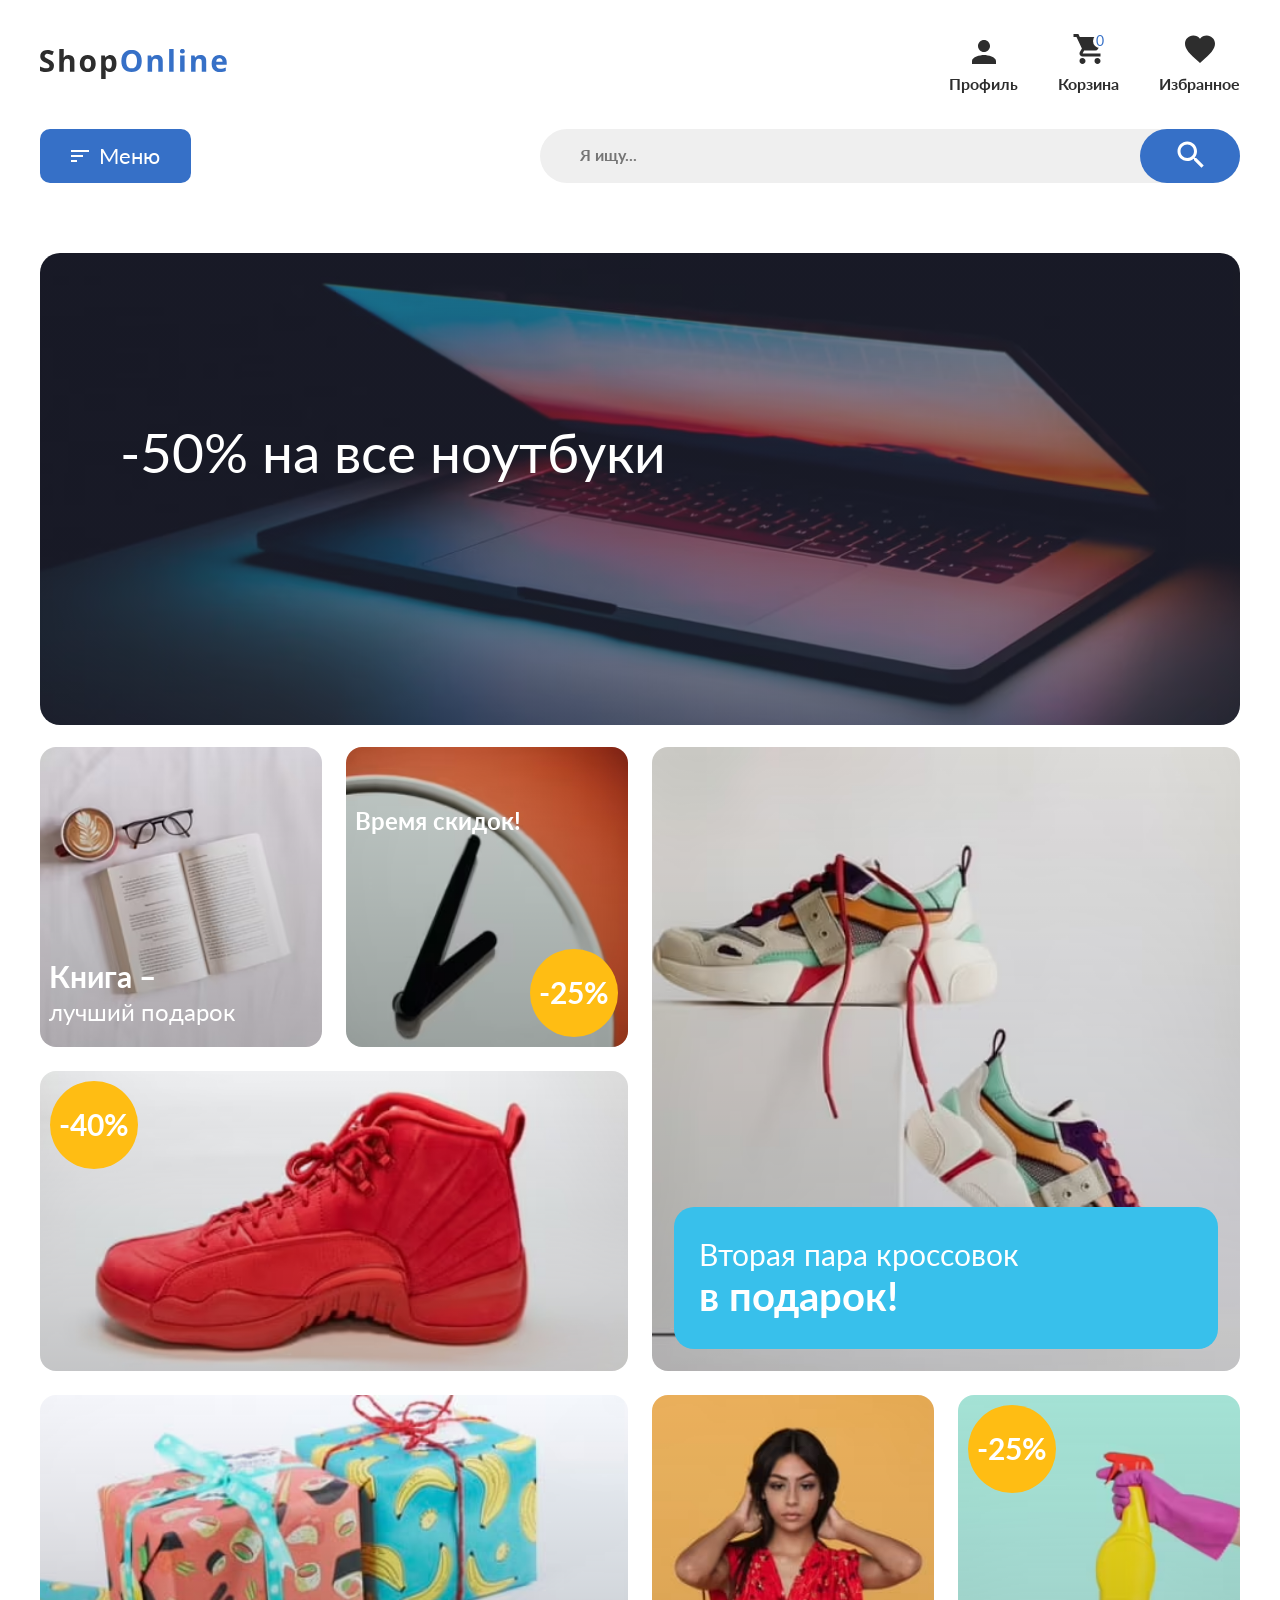
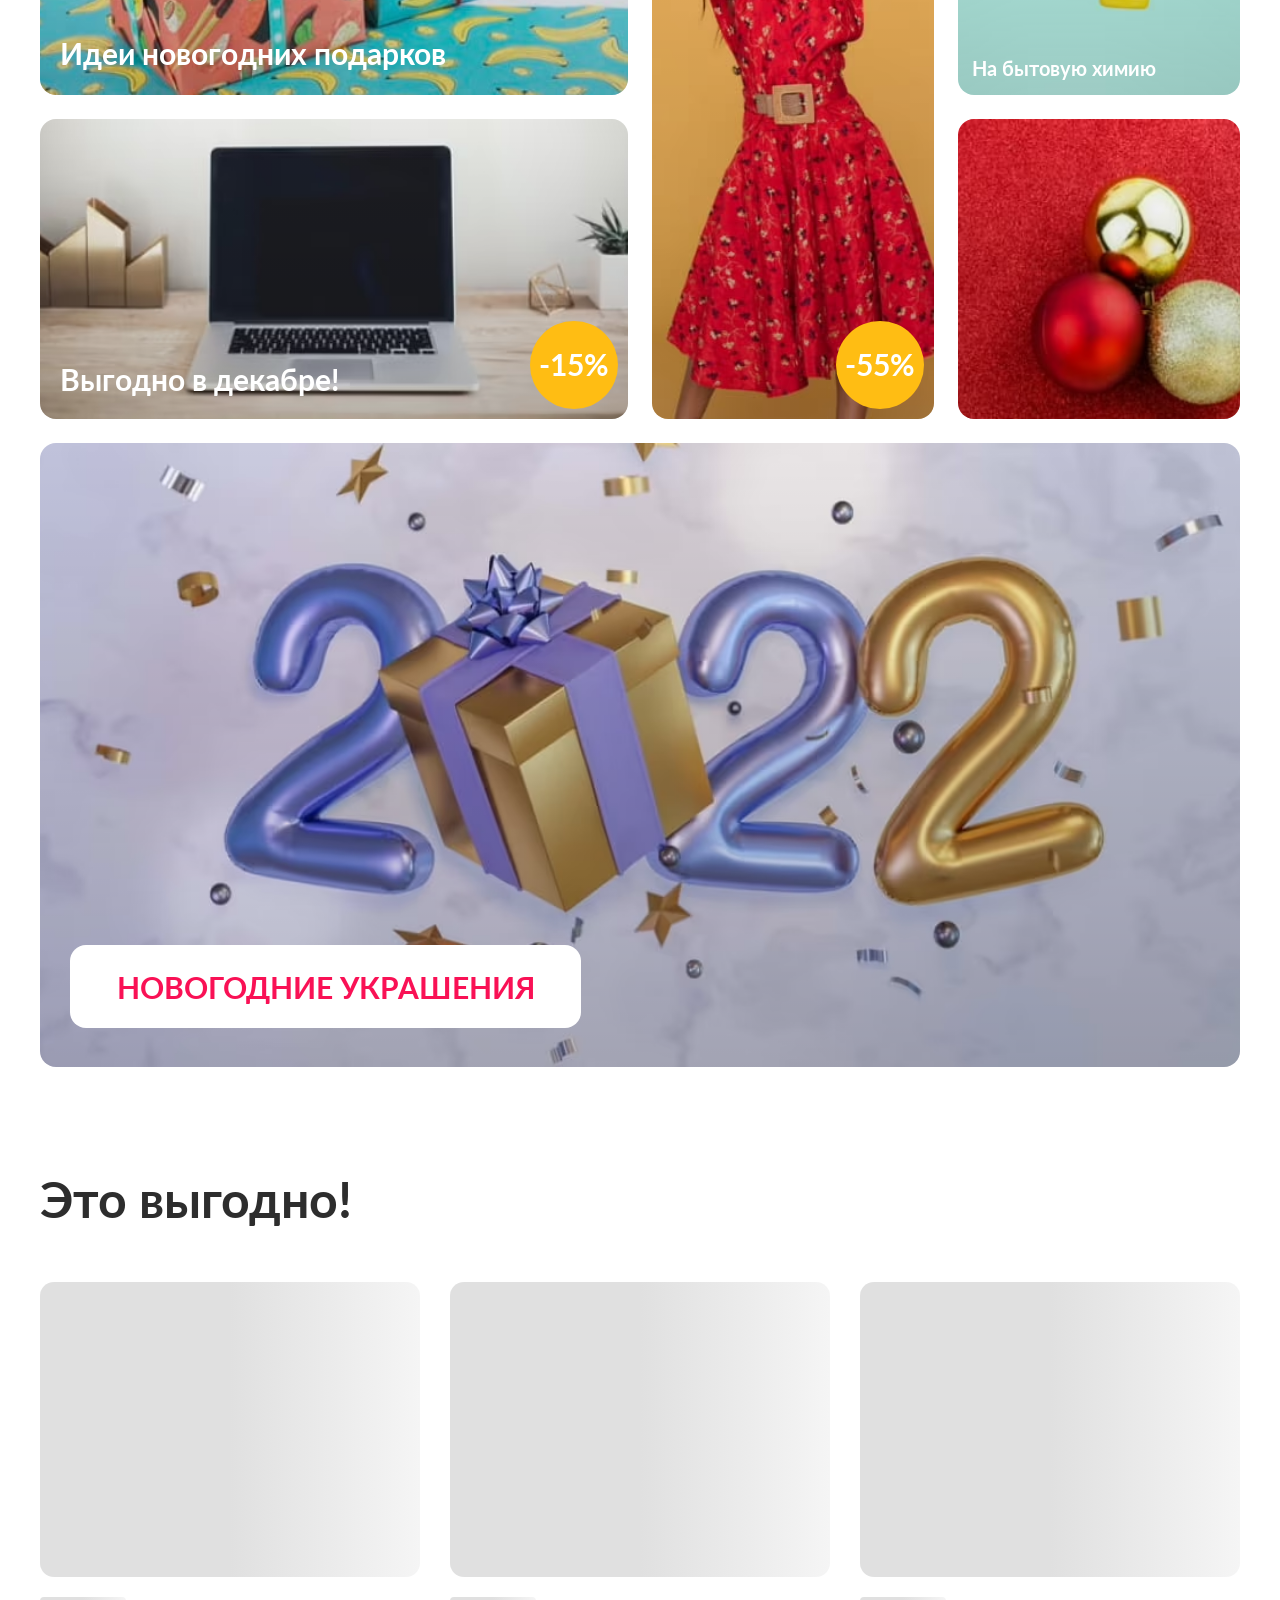
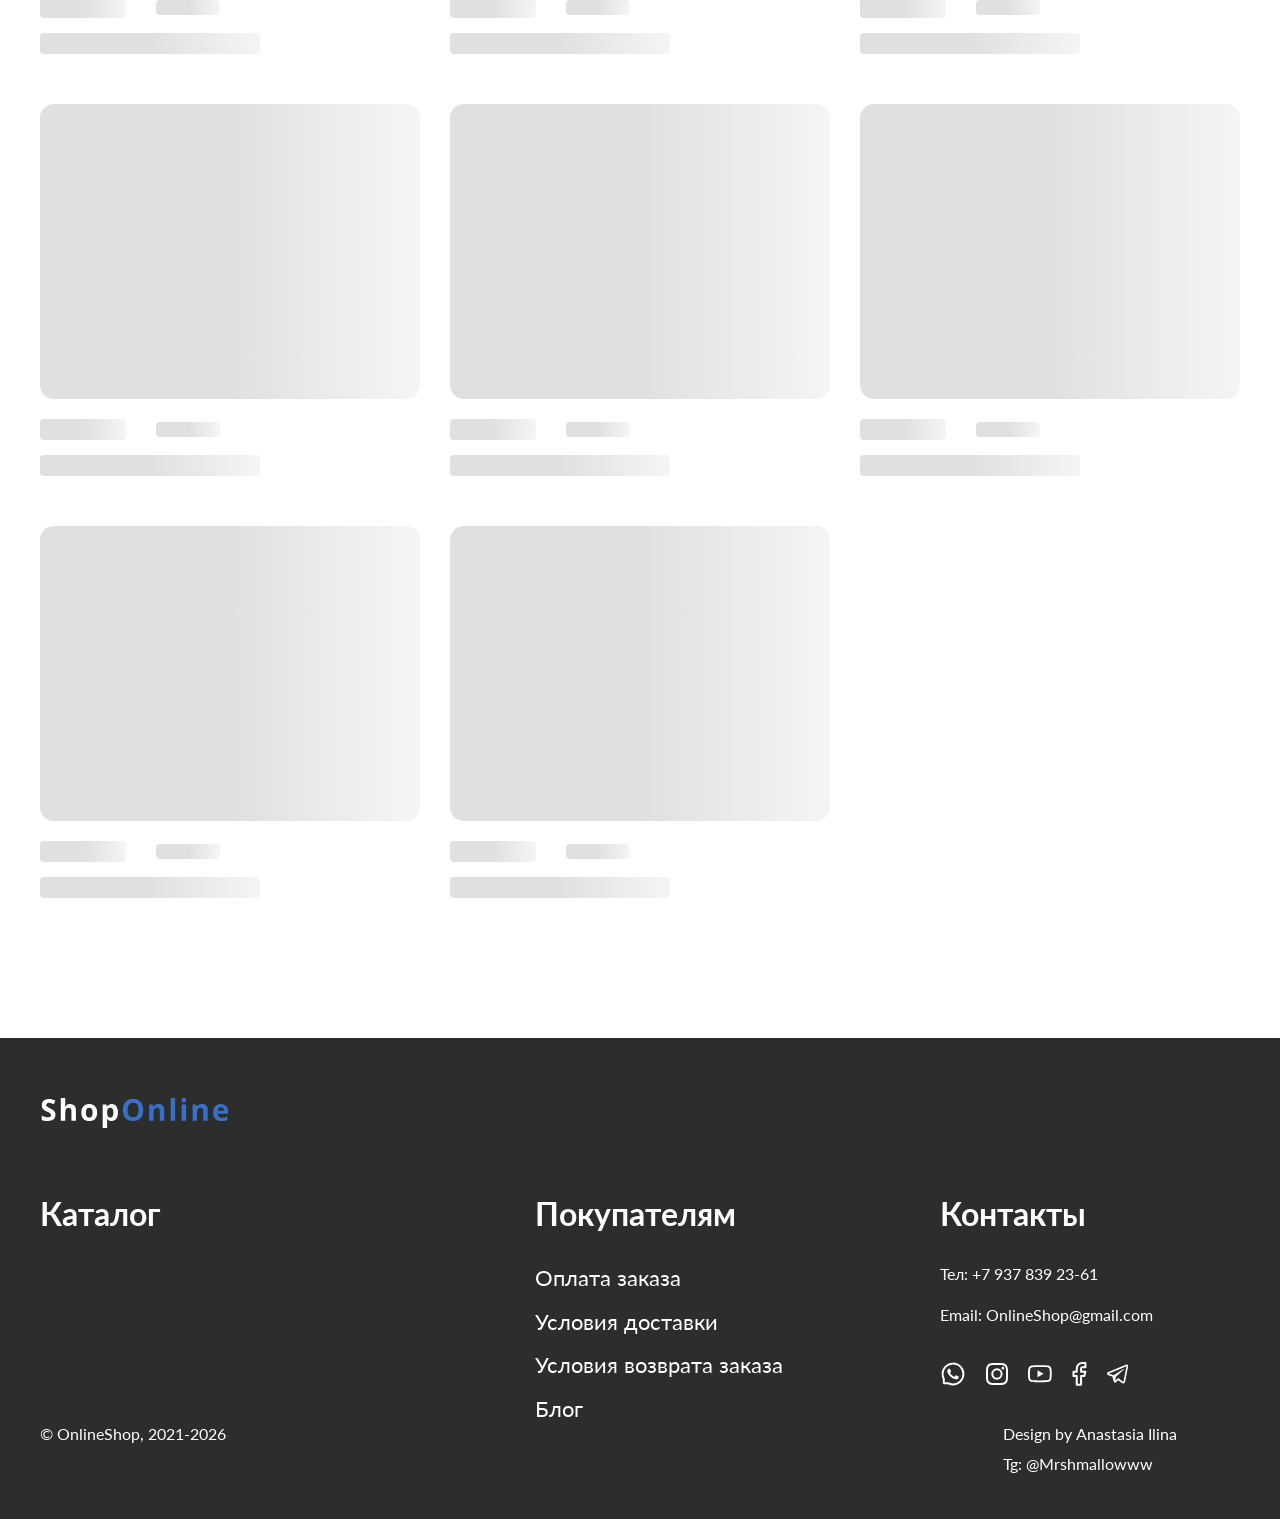
==== commit 58e7705a: "Дать жесткие размеры высоте лого" ====
--- a/index.html
+++ b/index.html
@@ -1,4 +1,4 @@
-<!DOCTYPE html><html lang="ru"><head><meta charset="UTF-8"><meta name="viewport" content="width=device-width,initial-scale=1"><link rel="preload" href="fonts/Lato-400.woff2" as="font" type="font/woff2" crossorigin=""><link rel="preload" href="fonts/Lato-700.woff2" as="font" type="font/woff2" crossorigin=""><style>@font-face{font-display:swap;font-family:Lato;font-weight:400;src:url(fonts/Lato-400.woff2) format("woff2"),url(fonts/Lato-400.woff) format("woff")}@font-face{font-display:swap;font-family:Lato;font-weight:700;src:url(fonts/Lato-700.woff2) format("woff2"),url(fonts/Lato-700.woff) format("woff")}html{line-height:1.15;-webkit-text-size-adjust:100%}h1{font-size:2em;margin:.67em 0}main{display:block}a{background-color:transparent}img{border-style:none}button,input{font-family:inherit;font-size:100%;line-height:1.15;margin:0}button{overflow:visible}button{text-transform:none}[type=button],[type=submit],button{-webkit-appearance:button}[type=button]::-moz-focus-inner,[type=submit]::-moz-focus-inner,button::-moz-focus-inner{border-style:none;padding:0}[type=button]:-moz-focusring,[type=submit]:-moz-focusring,button:-moz-focusring{outline:ButtonText dotted 1px}input{overflow:visible}[type=search]{-webkit-appearance:textfield;outline-offset:-2px}[type=search]::-webkit-search-decoration{-webkit-appearance:none}::-webkit-file-upload-button{-webkit-appearance:button;font:inherit}[hidden]{display:none}html{-moz-box-sizing:border-box;box-sizing:border-box;scroll-behavior:smooth}*{-moz-box-sizing:inherit;box-sizing:inherit}body{display:-webkit-box;display:-webkit-flex;display:-moz-box;display:flex;min-height:100vh;min-width:320px;-webkit-box-orient:vertical;-webkit-box-direction:normal;-webkit-flex-direction:column;-moz-box-orient:vertical;-moz-box-direction:normal;background-color:#fff;color:#fff;flex-direction:column;font-family:Lato,sans-serif;line-height:1.3;margin:0}.container{margin:0 auto;max-width:1920px;padding:0 75px}@media (max-width:1500px){.container{padding:0 50px}}@media (max-width:1450px){.container{padding:0 40px}}@media (max-width:1064px){.container{padding:0 42px}}@media (max-width:880px){.container{padding:0 34px}}@media (max-width:480px){.container{padding:0 20px}}.visually-hidden{position:absolute!important;clip:rect(1px 1px 1px 1px);clip:rect(1px,1px,1px,1px);border:0!important;height:1px!important;overflow:hidden;padding:0!important;width:1px!important}.header{margin:0 0 60px;padding:30px 0 0;position:relative}.header__grid{display:grid;grid-template-areas:"logo button search user-settings";grid-template-columns:minmax(190px,313px) minmax(151px,250px) minmax(580px,757px) minmax(300px,451px);-webkit-box-align:center;-webkit-align-items:center;-moz-box-align:center;align-items:center}@media (max-width:1366px){.header__grid{grid-template-areas:"logo user-settings" "button search";grid-template-columns:190px 1fr;row-gap:34px}}@media (max-width:780px){.header__grid{grid-template-columns:minmax(140px,168px) 1fr;row-gap:29px}}@media (max-width:620px){.header__grid{grid-template-areas:"logo logo" "button user-settings" "search search";grid-template-columns:repeat(2,1fr)}}.header__button{display:-webkit-box;display:-webkit-flex;display:-moz-box;display:flex;grid-area:button;-webkit-box-pack:center;-webkit-justify-content:center;-moz-box-pack:center;justify-content:center;-webkit-box-align:center;-webkit-align-items:center;-moz-box-align:center;align-items:center;background-color:#3670c7;border:none;border-radius:10px;color:#fff;font-size:22px;gap:0 10px;height:54px;line-height:1.5;max-width:100%;padding:0;width:151px}@media (max-width:780px){.header__button{border-radius:6px;font-size:16px;height:42px;width:115px}.header__logo{max-width:165px}}@media (max-width:480px){.header__grid{row-gap:20px}.header__button{border-radius:5px;font-size:14px;gap:0 5px;height:38px;width:95px}}.header__logo{align-self:normal;grid-area:logo;padding-top:13px}.header__search-box{grid-area:search}.header__user-settings{grid-area:user-settings}@media (max-width:1366px){.header__logo{-webkit-align-self:center;align-self:center;padding:0}.header__search-box{justify-self:self-end}.header{margin:0 0 40px;padding:34px 0 0}}@media (max-width:780px){.header{margin:0 0 30px;padding:25px 0 0}}@media (max-width:480px){.header__logo{max-width:114px}.header{margin:0 0 26px;padding:20px 0 0}}@media (max-width:350px){.header__button{border-radius:4px;font-size:12px;gap:0 5px;height:30px;width:79px}.header{margin:0 0 16px}}.hero{padding:30px 0 60px}.hero__background{background-image:-webkit-gradient(linear,left top,left bottom,from(rgba(47,50,75,.5)),to(rgba(47,50,75,.5))),url(images/hero/banner.fallback-ext);background-image:-moz-linear-gradient(rgba(47,50,75,.5),rgba(47,50,75,.5)),url(images/hero/banner.fallback-ext);background-image:linear-gradient(rgba(47,50,75,.5),rgba(47,50,75,.5)),url(images/hero/banner.fallback-ext);background-image:-webkit-gradient(linear,left top,left bottom,from(rgba(47,50,75,.5)),to(rgba(47,50,75,.5))),-webkit-image-set(url("images/hero/banner.avif") 1x,url("images/hero/banner@2x.avif") 2x,url("images/hero/banner.webp") 1x,url("images/hero/banner@2x.webp") 2x,url("images/hero/banner.jpg") 1x,url("images/hero/banner@2x.jpg") 2x);background-image:-moz-linear-gradient(rgba(47,50,75,.5),rgba(47,50,75,.5)),-webkit-image-set(url("images/hero/banner.avif") 1x,url("images/hero/banner@2x.avif") 2x,url("images/hero/banner.webp") 1x,url("images/hero/banner@2x.webp") 2x,url("images/hero/banner.jpg") 1x,url("images/hero/banner@2x.jpg") 2x);background-image:linear-gradient(rgba(47,50,75,.5),rgba(47,50,75,.5)),-webkit-image-set(url("images/hero/banner.avif") 1x,url("images/hero/banner@2x.avif") 2x,url("images/hero/banner.webp") 1x,url("images/hero/banner@2x.webp") 2x,url("images/hero/banner.jpg") 1x,url("images/hero/banner@2x.jpg") 2x);background-image:-webkit-gradient(linear,left top,left bottom,from(rgba(47,50,75,.5)),to(rgba(47,50,75,.5))),image-set(url("images/hero/banner.avif") 1x type($mime),url("images/hero/banner@2x.avif") 2x type($mime),url("images/hero/banner.webp") 1x type($mime),url("images/hero/banner@2x.webp") 2x type($mime),url("images/hero/banner.jpg") 1x,url("images/hero/banner@2x.jpg") 2x);background-image:-moz-linear-gradient(rgba(47,50,75,.5),rgba(47,50,75,.5)),image-set(url("images/hero/banner.avif") 1x type($mime),url("images/hero/banner@2x.avif") 2x type($mime),url("images/hero/banner.webp") 1x type($mime),url("images/hero/banner@2x.webp") 2x type($mime),url("images/hero/banner.jpg") 1x,url("images/hero/banner@2x.jpg") 2x);background-image:linear-gradient(rgba(47,50,75,.5),rgba(47,50,75,.5)),-webkit-image-set(url("images/hero/banner.avif") 1x type($mime),url("images/hero/banner@2x.avif") 2x type($mime),url("images/hero/banner.webp") 1x type($mime),url("images/hero/banner@2x.webp") 2x type($mime),url("images/hero/banner.jpg") 1x,url("images/hero/banner@2x.jpg") 2x);background-image:linear-gradient(rgba(47,50,75,.5),rgba(47,50,75,.5)),image-set(url("images/hero/banner.avif") 1x type($mime),url("images/hero/banner@2x.avif") 2x type($mime),url("images/hero/banner.webp") 1x type($mime),url("images/hero/banner@2x.webp") 2x type($mime),url("images/hero/banner.jpg") 1x,url("images/hero/banner@2x.jpg") 2x);background-position:50%;background-repeat:no-repeat;background-size:cover;border-radius:20px;display:grid;grid-template-rows:repeat(2,200px);padding:40px 112px;position:relative;-webkit-box-align:end;-webkit-align-items:flex-end;-moz-box-align:end;align-items:flex-end}@media (max-width:1366px){.hero__background{padding:36px 79.66px}}@media (max-width:1090px){.hero__background{border-radius:16px;grid-template-rows:148px 94px}}@media (max-width:860px){.hero__background{background-image:-webkit-gradient(linear,left top,left bottom,from(rgba(47,50,75,.5)),to(rgba(47,50,75,.5))),url(images/hero/banner860.fallback-ext);background-image:-moz-linear-gradient(rgba(47,50,75,.5),rgba(47,50,75,.5)),url(images/hero/banner860.fallback-ext);background-image:linear-gradient(rgba(47,50,75,.5),rgba(47,50,75,.5)),url(images/hero/banner860.fallback-ext);background-image:-webkit-gradient(linear,left top,left bottom,from(rgba(47,50,75,.5)),to(rgba(47,50,75,.5))),-webkit-image-set(url("images/hero/banner860.avif") 1x,url("images/hero/banner860@2x.avif") 2x,url("images/hero/banner860.webp") 1x,url("images/hero/banner860@2x.webp") 2x,url("images/hero/banner860.jpg") 1x,url("images/hero/banner860@2x.jpg") 2x);background-image:-moz-linear-gradient(rgba(47,50,75,.5),rgba(47,50,75,.5)),-webkit-image-set(url("images/hero/banner860.avif") 1x,url("images/hero/banner860@2x.avif") 2x,url("images/hero/banner860.webp") 1x,url("images/hero/banner860@2x.webp") 2x,url("images/hero/banner860.jpg") 1x,url("images/hero/banner860@2x.jpg") 2x);background-image:linear-gradient(rgba(47,50,75,.5),rgba(47,50,75,.5)),-webkit-image-set(url("images/hero/banner860.avif") 1x,url("images/hero/banner860@2x.avif") 2x,url("images/hero/banner860.webp") 1x,url("images/hero/banner860@2x.webp") 2x,url("images/hero/banner860.jpg") 1x,url("images/hero/banner860@2x.jpg") 2x);background-image:-webkit-gradient(linear,left top,left bottom,from(rgba(47,50,75,.5)),to(rgba(47,50,75,.5))),image-set(url("images/hero/banner860.avif") 1x type($mime),url("images/hero/banner860@2x.avif") 2x type($mime),url("images/hero/banner860.webp") 1x type($mime),url("images/hero/banner860@2x.webp") 2x type($mime),url("images/hero/banner860.jpg") 1x,url("images/hero/banner860@2x.jpg") 2x);background-image:-moz-linear-gradient(rgba(47,50,75,.5),rgba(47,50,75,.5)),image-set(url("images/hero/banner860.avif") 1x type($mime),url("images/hero/banner860@2x.avif") 2x type($mime),url("images/hero/banner860.webp") 1x type($mime),url("images/hero/banner860@2x.webp") 2x type($mime),url("images/hero/banner860.jpg") 1x,url("images/hero/banner860@2x.jpg") 2x);background-image:linear-gradient(rgba(47,50,75,.5),rgba(47,50,75,.5)),-webkit-image-set(url("images/hero/banner860.avif") 1x type($mime),url("images/hero/banner860@2x.avif") 2x type($mime),url("images/hero/banner860.webp") 1x type($mime),url("images/hero/banner860@2x.webp") 2x type($mime),url("images/hero/banner860.jpg") 1x,url("images/hero/banner860@2x.jpg") 2x);background-image:linear-gradient(rgba(47,50,75,.5),rgba(47,50,75,.5)),image-set(url("images/hero/banner860.avif") 1x type($mime),url("images/hero/banner860@2x.avif") 2x type($mime),url("images/hero/banner860.webp") 1x type($mime),url("images/hero/banner860@2x.webp") 2x type($mime),url("images/hero/banner860.jpg") 1x,url("images/hero/banner860@2x.jpg") 2x);grid-template-rows:73px 147px;padding:30px 80px}}.hero__link{color:inherit;font-size:70px;outline:0;text-decoration:none}.hero__link:before{border-radius:20px;content:"";inset:0;position:absolute}@media (max-width:1090px){.hero__link:before{border-radius:16px}}@media (max-width:530px){.hero__background{background-image:-webkit-gradient(linear,left top,left bottom,from(rgba(47,50,75,.5)),to(rgba(47,50,75,.5))),url(images/hero/banner530.fallback-ext);background-image:-moz-linear-gradient(rgba(47,50,75,.5),rgba(47,50,75,.5)),url(images/hero/banner530.fallback-ext);background-image:linear-gradient(rgba(47,50,75,.5),rgba(47,50,75,.5)),url(images/hero/banner530.fallback-ext);background-image:-webkit-gradient(linear,left top,left bottom,from(rgba(47,50,75,.5)),to(rgba(47,50,75,.5))),-webkit-image-set(url("images/hero/banner530.avif") 1x,url("images/hero/banner530@2x.avif") 2x,url("images/hero/banner530.webp") 1x,url("images/hero/banner530@2x.webp") 2x,url("images/hero/banner530.jpg") 1x,url("images/hero/banner530@2x.jpg") 2x);background-image:-moz-linear-gradient(rgba(47,50,75,.5),rgba(47,50,75,.5)),-webkit-image-set(url("images/hero/banner530.avif") 1x,url("images/hero/banner530@2x.avif") 2x,url("images/hero/banner530.webp") 1x,url("images/hero/banner530@2x.webp") 2x,url("images/hero/banner530.jpg") 1x,url("images/hero/banner530@2x.jpg") 2x);background-image:linear-gradient(rgba(47,50,75,.5),rgba(47,50,75,.5)),-webkit-image-set(url("images/hero/banner530.avif") 1x,url("images/hero/banner530@2x.avif") 2x,url("images/hero/banner530.webp") 1x,url("images/hero/banner530@2x.webp") 2x,url("images/hero/banner530.jpg") 1x,url("images/hero/banner530@2x.jpg") 2x);background-image:-webkit-gradient(linear,left top,left bottom,from(rgba(47,50,75,.5)),to(rgba(47,50,75,.5))),image-set(url("images/hero/banner530.avif") 1x type($mime),url("images/hero/banner530@2x.avif") 2x type($mime),url("images/hero/banner530.webp") 1x type($mime),url("images/hero/banner530@2x.webp") 2x type($mime),url("images/hero/banner530.jpg") 1x,url("images/hero/banner530@2x.jpg") 2x);background-image:-moz-linear-gradient(rgba(47,50,75,.5),rgba(47,50,75,.5)),image-set(url("images/hero/banner530.avif") 1x type($mime),url("images/hero/banner530@2x.avif") 2x type($mime),url("images/hero/banner530.webp") 1x type($mime),url("images/hero/banner530@2x.webp") 2x type($mime),url("images/hero/banner530.jpg") 1x,url("images/hero/banner530@2x.jpg") 2x);background-image:linear-gradient(rgba(47,50,75,.5),rgba(47,50,75,.5)),-webkit-image-set(url("images/hero/banner530.avif") 1x type($mime),url("images/hero/banner530@2x.avif") 2x type($mime),url("images/hero/banner530.webp") 1x type($mime),url("images/hero/banner530@2x.webp") 2x type($mime),url("images/hero/banner530.jpg") 1x,url("images/hero/banner530@2x.jpg") 2x);background-image:linear-gradient(rgba(47,50,75,.5),rgba(47,50,75,.5)),image-set(url("images/hero/banner530.avif") 1x type($mime),url("images/hero/banner530@2x.avif") 2x type($mime),url("images/hero/banner530.webp") 1x type($mime),url("images/hero/banner530@2x.webp") 2x type($mime),url("images/hero/banner530.jpg") 1x,url("images/hero/banner530@2x.jpg") 2x);border-radius:8px;grid-template-rows:49px 231px;padding:30px 29px}.hero__link:before{border-radius:8px}}@media (max-width:1366px){.hero__link{font-size:55px}.hero{padding:30px 0 22px}}@media (max-width:1090px){.hero__link{border-radius:16px;font-size:40px}}.hero__stock-box{place-self:self-end center}@media (max-width:860px){.hero__link{font-size:30px;max-width:100%}.hero{padding:20px 0 40px}}@media (max-width:530px){.hero__link{border-radius:8px;font-size:22px;text-align:center}.hero{padding:25px 0 20px}}.discounts{padding:0 0 100px}.discounts__list{display:grid;gap:60px;grid-auto-flow:dense;grid-template-columns:repeat(6,minmax(200px,245px));grid-template-rows:repeat(4,245px);list-style:none;margin:0;padding:0}@media (max-width:1725px){.discounts__list{gap:40px}}@media (max-width:1690px){.discounts__list{gap:30px}}@media (max-width:1530px){.discounts__list{grid-template-rows:repeat(4,217px)}}@media (max-width:1430px){.discounts__list{grid-template-columns:repeat(6,minmax(180px,220px));grid-template-rows:repeat(4,200px)}}@media (max-width:1370px){.discounts__list{gap:24px;grid-template-rows:repeat(4,190px)}}@media (max-width:1360px){.discounts__list{grid-template-columns:repeat(4,minmax(200px,1fr));grid-template-rows:repeat(6,300px)}}@media (max-width:1240px){.discounts__list{grid-template-rows:repeat(6,271px)}}@media (max-width:1140px){.discounts__list{grid-template-rows:repeat(6,249px)}}@media (max-width:1070px){.discounts__list{grid-template-rows:repeat(6,230px)}}@media (max-width:1025px){.discounts__list{grid-template-columns:repeat(4,minmax(200px,1fr));grid-template-rows:repeat(6,217px)}}@media (max-width:950px){.discounts__list{grid-template-columns:repeat(4,minmax(180px,1fr));grid-template-rows:repeat(6,200px)}}@media (max-width:870px){.discounts__list{gap:20px;grid-template-columns:repeat(2,minmax(130px,1fr)) minmax(200px,220px) minmax(130px,1fr);grid-template-rows:repeat(2,140px) repeat(4,60px) repeat(2,140px)}}@media (max-width:730px){.discounts__list{grid-template-columns:repeat(2,minmax(130px,1fr));grid-template-rows:repeat(9,250px)}}@media (max-width:540px){.discounts__list{grid-template-rows:repeat(9,220px)}}@media (max-width:480px){.discounts__list{grid-template-rows:repeat(9,200px)}}.discounts__item{background-position:50%;background-repeat:no-repeat;background-size:cover;border-radius:20px;height:auto;max-width:100%;position:relative;z-index:3}.discounts__item-percentage:after{display:grid;-webkit-box-pack:center;-webkit-justify-content:center;-moz-box-pack:center;justify-content:center;-webkit-box-align:center;-webkit-align-items:center;-moz-box-align:center;align-items:center;background-color:#ffbd13;border-radius:50%;font-size:30px;font-weight:700;height:88px;position:absolute;width:88px;z-index:10}@media (max-width:950px){.discounts__item-percentage:after{font-size:24px;height:63px;width:63px}}.discounts__item-percentage_position_right-bottom:after{bottom:20px;right:20px}.discounts__item:before{background-image:-webkit-gradient(linear,left top,left bottom,from(rgba(7,7,7,0)),to(rgba(0,0,0,.2)));background-image:-moz-linear-gradient(top,rgba(7,7,7,0) 0,rgba(0,0,0,.2) 100%);background-image:linear-gradient(180deg,rgba(7,7,7,0),rgba(0,0,0,.2));border-radius:20px;content:"";inset:0;position:absolute;z-index:-1}@media (max-width:1690px){.discounts__item-percentage_position_right-bottom:after{bottom:10px;right:10px}.discounts__item:before{border-radius:16px}.discounts__item{border-radius:16px}}@media (max-width:1064px){.discounts{padding:0 0 90px}}@media (max-width:870px){.discounts__item-percentage:after{font-size:16px;font-weight:700;height:50px;width:50px}.discounts__item:before{border-radius:12px}.discounts__item{border-radius:12px}.discounts{padding:0 0 60px}}@media (max-width:480px){.discounts__item-percentage_position_right-bottom:after{bottom:5px;right:5px}.discounts__item:before{border-radius:8px}.discounts__item{border-radius:8px}.discounts{padding:0 0 70px}}.discounts-item-1{background-image:url(images/discounts/book.fallback-ext);background-image:-webkit-image-set(url("images/discounts/book.avif") 1x,url("images/discounts/book@2x.avif") 2x,url("images/discounts/book.webp") 1x,url("images/discounts/book@2x.webp") 2x,url("images/discounts/book.jpg") 1x,url("images/discounts/book@2x.jpg") 2x);background-image:-webkit-image-set(url("images/discounts/book.avif") 1x type($mime),url("images/discounts/book@2x.avif") 2x type($mime),url("images/discounts/book.webp") 1x type($mime),url("images/discounts/book@2x.webp") 2x type($mime),url("images/discounts/book.jpg") 1x,url("images/discounts/book@2x.jpg") 2x);background-image:image-set(url("images/discounts/book.avif") 1x type($mime),url("images/discounts/book@2x.avif") 2x type($mime),url("images/discounts/book.webp") 1x type($mime),url("images/discounts/book@2x.webp") 2x type($mime),url("images/discounts/book.jpg") 1x,url("images/discounts/book@2x.jpg") 2x);display:-webkit-box;display:-webkit-flex;display:-moz-box;display:flex;font-size:30px;padding:20px;-webkit-box-orient:vertical;-webkit-box-direction:normal;-webkit-flex-direction:column;-moz-box-orient:vertical;-moz-box-direction:normal;flex-direction:column;-webkit-box-pack:end;-webkit-justify-content:flex-end;-moz-box-pack:end;justify-content:flex-end}@media (max-width:1690px){.discounts-item-1{font-size:24px;padding:20px 13px 20px 9px}}@media (max-width:950px){.discounts-item-1{font-size:20px}}@media (max-width:870px){.discounts-item-1{display:block;line-height:110%;padding:48px 30px 15px 9px}}@media (max-width:800px){.discounts-item-1{padding:48px 12px 15px 9px}}@media (max-width:730px){.discounts-item-1{padding:48px 55px 15px 9px}}@media (max-width:540px){.discounts-item-1{padding:110px 60px 15px 9px}}@media (max-width:480px){.discounts-item-1{font-size:12px;padding:90px 100px 10px 10px}}@media (max-width:370px){.discounts__list{grid-template-rows:repeat(9,145px)}.discounts-item-1{padding:90px 65px 10px 10px}}@media (max-width:340px){.discounts__list{grid-template-rows:repeat(9,130px)}.discounts-item-1{padding:80px 34px 10px 10px}}.discounts-item-2{background-image:url(images/discounts/watch.fallback-ext);background-image:-webkit-image-set(url("images/discounts/watch.avif") 1x,url("images/discounts/watch@2x.avif") 2x,url("images/discounts/watch.webp") 1x,url("images/discounts/watch@2x.webp") 2x,url("images/discounts/watch.jpg") 1x,url("images/discounts/watch@2x.jpg") 2x);background-image:-webkit-image-set(url("images/discounts/watch.avif") 1x type($mime),url("images/discounts/watch@2x.avif") 2x type($mime),url("images/discounts/watch.webp") 1x type($mime),url("images/discounts/watch@2x.webp") 2x type($mime),url("images/discounts/watch.jpg") 1x,url("images/discounts/watch@2x.jpg") 2x);background-image:image-set(url("images/discounts/watch.avif") 1x type($mime),url("images/discounts/watch@2x.avif") 2x type($mime),url("images/discounts/watch.webp") 1x type($mime),url("images/discounts/watch@2x.webp") 2x type($mime),url("images/discounts/watch.jpg") 1x,url("images/discounts/watch@2x.jpg") 2x);font-size:30px;font-weight:700;padding:78px 20px 20px 14px}.discounts-item-2:after{content:"-25%"}@media (max-width:1800px){.discounts-item-2{font-size:27px}}@media (max-width:1690px){.discounts-item-2{font-size:24px;padding:58px 10px 10px 9px}}@media (max-width:950px){.discounts-item-2{font-size:20px}}@media (max-width:870px){.discounts-item-2{font-size:16px;padding:15px 10px 10px 5px}}@media (max-width:480px){.discounts-item-2{font-size:12px;padding:40px 10px 10px 5px}}@media (max-width:340px){.discounts-item-2{padding:28px 10px 10px 5px}}.discounts-item-3{background-image:url(images/discounts/red-sneakers.fallback-ext);background-image:-webkit-image-set(url("images/discounts/red-sneakers.avif") 1x,url("images/discounts/red-sneakers@2x.avif") 2x,url("images/discounts/red-sneakers.webp") 1x,url("images/discounts/red-sneakers@2x.webp") 2x,url("images/discounts/red-sneakers.jpg") 1x,url("images/discounts/red-sneakers@2x.jpg") 2x);background-image:-webkit-image-set(url("images/discounts/red-sneakers.avif") 1x type($mime),url("images/discounts/red-sneakers@2x.avif") 2x type($mime),url("images/discounts/red-sneakers.webp") 1x type($mime),url("images/discounts/red-sneakers@2x.webp") 2x type($mime),url("images/discounts/red-sneakers.jpg") 1x,url("images/discounts/red-sneakers@2x.jpg") 2x);background-image:image-set(url("images/discounts/red-sneakers.avif") 1x type($mime),url("images/discounts/red-sneakers@2x.avif") 2x type($mime),url("images/discounts/red-sneakers.webp") 1x type($mime),url("images/discounts/red-sneakers@2x.webp") 2x type($mime),url("images/discounts/red-sneakers.jpg") 1x,url("images/discounts/red-sneakers@2x.jpg") 2x);grid-area:2/1/3/3}.discounts-item-4{background-image:url(images/discounts/white-sneakers.fallback-ext);background-image:-webkit-image-set(url("images/discounts/white-sneakers.avif") 1x,url("images/discounts/white-sneakers@2x.avif") 2x,url("images/discounts/white-sneakers.webp") 1x,url("images/discounts/white-sneakers@2x.webp") 2x,url("images/discounts/white-sneakers.jpg") 1x,url("images/discounts/white-sneakers@2x.jpg") 2x);background-image:-webkit-image-set(url("images/discounts/white-sneakers.avif") 1x type($mime),url("images/discounts/white-sneakers@2x.avif") 2x type($mime),url("images/discounts/white-sneakers.webp") 1x type($mime),url("images/discounts/white-sneakers@2x.webp") 2x type($mime),url("images/discounts/white-sneakers.jpg") 1x,url("images/discounts/white-sneakers@2x.jpg") 2x);background-image:image-set(url("images/discounts/white-sneakers.avif") 1x type($mime),url("images/discounts/white-sneakers@2x.avif") 2x type($mime),url("images/discounts/white-sneakers.webp") 1x type($mime),url("images/discounts/white-sneakers@2x.webp") 2x type($mime),url("images/discounts/white-sneakers.jpg") 1x,url("images/discounts/white-sneakers@2x.jpg") 2x);display:grid;padding:22px 20px;-webkit-box-align:end;-webkit-align-items:end;-moz-box-align:end;align-items:end;grid-area:1/3/3/5}@media (max-width:1690px){.discounts-item-4{font-size:30px;padding:22px}}@media (max-width:870px){.discounts-item-4{grid-row:1/span 3;padding:10px}}@media (max-width:730px){.discounts-item-4{grid-area:3/1/5/3}}@media (max-width:480px){.discounts-item-4{font-size:12px}}@media (max-width:1360px){.discounts-item-5{grid-area:3/1/4/3}}@media (max-width:730px){.discounts-item-5{grid-area:5/1/6/3}}@media (max-width:1360px){.discounts-item-6{grid-area:4/1/5/3}}@media (max-width:730px){.discounts-item-6{grid-area:6/1/7/3}}.discounts-item-7{background-image:url(images/discounts/decoration.fallback-ext);background-image:-webkit-image-set(url("images/discounts/decoration.avif") 1x,url("images/discounts/decoration@2x.avif") 2x,url("images/discounts/decoration.webp") 1x,url("images/discounts/decoration@2x.webp") 2x,url("images/discounts/decoration.jpg") 1x,url("images/discounts/decoration@2x.jpg") 2x);background-image:-webkit-image-set(url("images/discounts/decoration.avif") 1x type($mime),url("images/discounts/decoration@2x.avif") 2x type($mime),url("images/discounts/decoration.webp") 1x type($mime),url("images/discounts/decoration@2x.webp") 2x type($mime),url("images/discounts/decoration.jpg") 1x,url("images/discounts/decoration@2x.jpg") 2x);background-image:image-set(url("images/discounts/decoration.avif") 1x type($mime),url("images/discounts/decoration@2x.avif") 2x type($mime),url("images/discounts/decoration.webp") 1x type($mime),url("images/discounts/decoration@2x.webp") 2x type($mime),url("images/discounts/decoration.jpg") 1x,url("images/discounts/decoration@2x.jpg") 2x);color:#f91155;display:grid;font-size:40px;font-weight:700;line-height:1.2;padding:50px;text-transform:uppercase;-webkit-box-align:end;-webkit-align-items:end;-moz-box-align:end;align-items:end;grid-area:3/1/5/5}@media (max-width:1360px){.discounts-item-7{grid-area:5/1/7/5}}@media (max-width:730px){.discounts-item-7{grid-area:9/1/10/3}}@media (max-width:870px){.discounts-item-8{background-image:url(images/discounts/dress768.fallback-ext);background-image:-webkit-image-set(url("images/discounts/dress768.avif") 1x,url("images/discounts/dress768@2x.avif") 2x,url("images/discounts/dress768.webp") 1x,url("images/discounts/dress768@2x.webp") 2x,url("images/discounts/dress768.jpg") 1x,url("images/discounts/dress768@2x.jpg") 2x);background-image:-webkit-image-set(url("images/discounts/dress768.avif") 1x type($mime),url("images/discounts/dress768@2x.avif") 2x type($mime),url("images/discounts/dress768.webp") 1x type($mime),url("images/discounts/dress768@2x.webp") 2x type($mime),url("images/discounts/dress768.jpg") 1x,url("images/discounts/dress768@2x.jpg") 2x);background-image:image-set(url("images/discounts/dress768.avif") 1x type($mime),url("images/discounts/dress768@2x.avif") 2x type($mime),url("images/discounts/dress768.webp") 1x type($mime),url("images/discounts/dress768@2x.webp") 2x type($mime),url("images/discounts/dress768.jpg") 1x,url("images/discounts/dress768@2x.jpg") 2x);background-position:top;grid-area:4/3/7/4}}@media (max-width:730px){.discounts-item-8{background-image:url(images/discounts/dress.fallback-ext);background-image:-webkit-image-set(url("images/discounts/dress.avif") 1x,url("images/discounts/dress@2x.avif") 2x,url("images/discounts/dress.webp") 1x,url("images/discounts/dress@2x.webp") 2x,url("images/discounts/dress.jpg") 1x,url("images/discounts/dress@2x.jpg") 2x);background-image:-webkit-image-set(url("images/discounts/dress.avif") 1x type($mime),url("images/discounts/dress@2x.avif") 2x type($mime),url("images/discounts/dress.webp") 1x type($mime),url("images/discounts/dress@2x.webp") 2x type($mime),url("images/discounts/dress.jpg") 1x,url("images/discounts/dress@2x.jpg") 2x);background-image:image-set(url("images/discounts/dress.avif") 1x type($mime),url("images/discounts/dress@2x.avif") 2x type($mime),url("images/discounts/dress.webp") 1x type($mime),url("images/discounts/dress@2x.webp") 2x type($mime),url("images/discounts/dress.jpg") 1x,url("images/discounts/dress@2x.jpg") 2x);background-position:50%;grid-area:7/1/9/2}.discounts-item-9{grid-area:7/2/8/3}}.footer__button{padding:0 0 5px 5px}.footer-logo-block{grid-area:logo;padding:10px 0 0}.footer-catalog{grid-area:catalog}.footer-buyers{grid-area:buyers}.footer-contacts{grid-area:contacts}.navigation{background-color:#fff;box-shadow:0 15px 40px rgba(0,0,0,.1);color:#2d2d2d;left:0;opacity:0;padding:0;position:absolute;top:105%;-webkit-transform:translateY(-10px);-moz-transform:translateY(-10px);transform:translateY(-10px);visibility:hidden;width:100%;z-index:4}.navigation__title{font-size:38px;font-weight:700;line-height:130%;margin:0 0 33px}@media (max-width:940px){.navigation__title{font-size:29px}}@media (max-width:780px){.navigation__title{font-size:26px;margin:0 0 20px}.navigation__item{max-width:160px}}@media (max-width:470px){.navigation__title{font-size:23px}}@media (max-width:350px){.navigation__title{font-size:20px;margin:0 0 15px}.navigation__item{max-width:130px}}.navigation__list{list-style:none;margin:0;padding:0}.navigation__item{font-size:0;width:-webkit-max-content;width:-moz-max-content;width:max-content}.navigation__link{color:inherit;font-size:22px;line-height:150%;text-decoration:none}@media (max-width:1065px){.navigation__link{font-size:20px}}@media (max-width:940px){.navigation__link{font-size:19px}}@media (max-width:780px){.navigation__link{font-size:16px}}@media (max-width:470px){.navigation__link{font-size:14px}}.navigation-grid{display:grid;grid-template-areas:"catalog buyers contacts";grid-template-columns:minmax(460px,755px) minmax(250px,480px) minmax(307px,570px);padding:52px 0 56px}@media (max-width:1140px){.navigation-grid{grid-template-columns:minmax(462px,512px) minmax(250px,480px) minmax(125px,570px)}.catalog__list{max-height:508px}}@media (max-width:1065px){.navigation-grid{grid-template-columns:minmax(370px,512px) minmax(205px,480px) minmax(125px,570px)}}@media (max-width:840px){.navigation-grid{grid-template-areas:"catalog buyers" "catalog contacts";grid-template-columns:minmax(255px,450px) minmax(128px,480px)}.buyers__list{margin:0 0 20px}}@media (max-width:610px){.navigation-grid{grid-template-areas:"catalog" "buyers" "contacts";grid-template-columns:1fr}}.catalog{grid-area:catalog}.catalog__list{display:grid;gap:20px 30px;grid-template-columns:repeat(2,1fr);max-width:502px}@media (max-width:1280px){.catalog__list{max-width:460px}}@media (max-width:940px){.navigation-grid{padding:40px 0 45px}.catalog__list{gap:15px 15px}}@media (max-width:780px){.catalog__list{-webkit-box-align:center;-webkit-align-items:center;-moz-box-align:center;align-items:center;gap:10px 10px}}@media (max-width:350px){.navigation__link{font-size:12px}.catalog__list{gap:8px 8px}}.buyers__list{display:-webkit-box;display:-webkit-flex;display:-moz-box;display:flex;-webkit-box-orient:vertical;-webkit-box-direction:normal;-webkit-flex-direction:column;-moz-box-orient:vertical;-moz-box-direction:normal;flex-direction:column;gap:20px 0;grid-area:buyers}@media (max-width:940px){.buyers__list{gap:15px 0}}@media (max-width:840px){.navigation-contacts{grid-area:contacts}}.search-box{max-width:757px;position:relative;white-space:nowrap}.search-box__input{background-color:#efefef;border:none;border-radius:30px;display:inline-block;font-size:16px;font-weight:700;line-height:1.3;padding:16.65px 135px 16.65px 40px;vertical-align:middle;width:100%}@media (max-width:780px){.buyers__list{gap:10px 0}.search-box__input{font-size:12px;padding:13.2px 110px 13.2px 30px}}@media (max-width:480px){.search-box__input{font-size:10px}}@media (max-width:350px){.search-box__input{font-size:8px;padding:9.8px 65px 9.8px 16px}}.search-box__button{background-color:#3670c7;border:none;border-radius:30px;color:#fff;padding:11.85px 0;position:absolute;right:0;top:0;vertical-align:middle;width:100px}@media (max-width:780px){.search-box__button{padding:7.8px 0;width:82px}}@media (max-width:480px){.search-box__button{padding:8.3px 0;width:60px}}@media (max-width:350px){.search-box__button{padding:5.3px 0;width:50px}}@media (max-width:780px){.search-box__icon{height:23px;width:23px}}@media (max-width:480px){.search-box__icon{height:19px;width:19px}}@media (max-width:350px){.search-box__icon{height:16px;width:16px}}.search-box__suggestions-wrapper{background:#fff;border:1px solid #ccc;border-radius:25px;box-shadow:0 4px 6px rgba(0,0,0,.1);color:#2d2d2d;left:0;position:absolute;right:0;top:105%;z-index:1000}.search-box__suggestions-list{list-style:none;margin:0;padding:15px}@media (max-width:1366px){.search-box{max-width:700px;width:100%}}@media (max-width:780px){.search-box{width:540px}}@media (max-width:745px){.search-box{max-width:540px;width:100%}}.header-arrow-dropdown__button{background-color:transparent;border:none;display:none;font-size:0;line-height:0}@media (max-width:610px){.header-arrow-dropdown__title{position:relative;width:-webkit-max-content;width:-moz-max-content;width:max-content}.header-arrow-dropdown__button{display:inline-block;vertical-align:middle}.header-arrow-dropdown__button:after{content:"";inset:0;position:absolute}.header-arrow-dropdown__list{height:0;overflow:hidden}}.footer-arrow-dropdown__button{background-color:transparent;border:none;display:none;font-size:0;line-height:0}@media (max-width:420px){.footer-arrow-dropdown__button{display:inline-block;vertical-align:middle}.footer-arrow-dropdown__button:after{content:"";inset:0;position:absolute}}.lines{display:-webkit-box;display:-webkit-flex;display:-moz-box;display:flex;-webkit-box-orient:vertical;-webkit-box-direction:normal;-webkit-flex-direction:column;-moz-box-orient:vertical;-moz-box-direction:normal;flex-direction:column;gap:3px 0}.lines__item{background-color:#fff;display:block;height:2px;-webkit-transform-origin:42%;-moz-transform-origin:42%;transform-origin:42%}@media (max-width:780px){.lines__item{-webkit-transform-origin:45%;-moz-transform-origin:45%;transform-origin:45%}}.lines__item_position_top{width:18px}@media (max-width:480px){.lines__item{-webkit-transform-origin:34%;-moz-transform-origin:34%;transform-origin:34%}.lines__item_position_top{width:10px}}.lines__item_position_middle{width:12px}@media (max-width:480px){.lines__item_position_middle{width:7px}}.lines__item_position_bottom{width:6px}@media (max-width:480px){.lines__item_position_bottom{width:3px}.lines__item{height:1px}.lines{gap:1px 0}}.timer{text-align:center}.user-settings{display:-webkit-box;display:-webkit-flex;display:-moz-box;display:flex;-webkit-box-pack:end;-webkit-justify-content:end;-moz-box-pack:end;gap:70px;justify-content:end;list-style:none;margin:0;padding:0}.user-settings__item{-webkit-align-self:self-end;align-self:self-end}.user-settings__link{display:-webkit-box;display:-webkit-flex;display:-moz-box;display:flex;row-gap:10px;text-decoration:none;-webkit-box-orient:vertical;-webkit-box-direction:normal;-webkit-flex-direction:column;-moz-box-orient:vertical;-moz-box-direction:normal;flex-direction:column;-webkit-box-align:center;-webkit-align-items:center;-moz-box-align:center;align-items:center;color:#2d2d2d;outline:0}.user-settings__name{font-weight:700}@media (max-width:780px){.user-settings__link{gap:3px}.user-settings__name{font-size:12px}}@media (max-width:1600px){.user-settings{gap:40px}}@media (max-width:780px){.user-settings{gap:30px}.user-settings__profile{height:20px;width:20px}.user-settings__profile-basket{height:25px;width:25px}.user-settings__favorite{height:22.94px;width:25px}}@media (max-width:480px){.user-settings__name{font-size:11px}.user-settings{gap:15px}}@media (max-width:350px){.user-settings__name{display:none}.user-settings{gap:20px}}.profile-basket{position:relative}.profile-basket__counter{background-color:#fff;border-radius:50%;color:#3670c7;display:-webkit-box;display:-webkit-flex;display:-moz-box;display:flex;font-size:14px;height:14px;position:absolute;right:12px;top:0;width:14px;-webkit-box-pack:center;-webkit-justify-content:center;-moz-box-pack:center;justify-content:center;-webkit-box-align:center;-webkit-align-items:center;-moz-box-align:center;align-items:center}@media (max-width:780px){.profile-basket__counter{right:6px;top:-4px}}@media (max-width:480px){.profile-basket__counter{right:-2px;top:-4px}}.basket-item__checkbox-image-wrapper{display:-webkit-box;display:-webkit-flex;display:-moz-box;display:flex;grid-area:checkboxImageWrapper;-webkit-box-align:center;-webkit-align-items:center;-moz-box-align:center;align-items:center}.basket-item__info{grid-area:info}.basket-item__quantity{grid-area:quantity}.basket-item__pricing{display:-webkit-box;display:-webkit-flex;display:-moz-box;display:flex;grid-area:pricing;-webkit-box-orient:vertical;-webkit-box-direction:normal;-webkit-flex-direction:column;-moz-box-orient:vertical;-moz-box-direction:normal;flex-direction:column;-webkit-box-align:end;-webkit-align-items:end;-moz-box-align:end;align-items:end;white-space:nowrap}@media (max-width:768px){.basket-item__remove{align-self:self-end;display:block;grid-area:remove;justify-self:end;margin-right:5px}}</style><script>document.addEventListener('DOMContentLoaded', () => {
+<!DOCTYPE html><html lang="ru"><head><meta charset="UTF-8"><meta name="viewport" content="width=device-width,initial-scale=1"><link rel="preload" href="fonts/Lato-400.woff2" as="font" type="font/woff2" crossorigin=""><link rel="preload" href="fonts/Lato-700.woff2" as="font" type="font/woff2" crossorigin=""><style>@font-face{font-display:swap;font-family:Lato;font-weight:400;src:url(fonts/Lato-400.woff2) format("woff2"),url(fonts/Lato-400.woff) format("woff")}@font-face{font-display:swap;font-family:Lato;font-weight:700;src:url(fonts/Lato-700.woff2) format("woff2"),url(fonts/Lato-700.woff) format("woff")}html{line-height:1.15;-webkit-text-size-adjust:100%}h1{font-size:2em;margin:.67em 0}main{display:block}a{background-color:transparent}img{border-style:none}button,input{font-family:inherit;font-size:100%;line-height:1.15;margin:0}button{overflow:visible}button{text-transform:none}[type=button],[type=submit],button{-webkit-appearance:button}[type=button]::-moz-focus-inner,[type=submit]::-moz-focus-inner,button::-moz-focus-inner{border-style:none;padding:0}[type=button]:-moz-focusring,[type=submit]:-moz-focusring,button:-moz-focusring{outline:ButtonText dotted 1px}input{overflow:visible}[type=search]{-webkit-appearance:textfield;outline-offset:-2px}[type=search]::-webkit-search-decoration{-webkit-appearance:none}::-webkit-file-upload-button{-webkit-appearance:button;font:inherit}[hidden]{display:none}html{-moz-box-sizing:border-box;box-sizing:border-box;scroll-behavior:smooth}*{-moz-box-sizing:inherit;box-sizing:inherit}body{display:-webkit-box;display:-webkit-flex;display:-moz-box;display:flex;min-height:100vh;min-width:320px;-webkit-box-orient:vertical;-webkit-box-direction:normal;-webkit-flex-direction:column;-moz-box-orient:vertical;-moz-box-direction:normal;background-color:#fff;color:#fff;flex-direction:column;font-family:Lato,sans-serif;line-height:1.3;margin:0}.container{margin:0 auto;max-width:1920px;padding:0 75px}@media (max-width:1500px){.container{padding:0 50px}}@media (max-width:1450px){.container{padding:0 40px}}@media (max-width:1064px){.container{padding:0 42px}}@media (max-width:880px){.container{padding:0 34px}}@media (max-width:480px){.container{padding:0 20px}}.visually-hidden{position:absolute!important;clip:rect(1px 1px 1px 1px);clip:rect(1px,1px,1px,1px);border:0!important;height:1px!important;overflow:hidden;padding:0!important;width:1px!important}.header{margin:0 0 60px;padding:30px 0 0;position:relative}.header__grid{display:grid;grid-template-areas:"logo button search user-settings";grid-template-columns:minmax(190px,313px) minmax(151px,250px) minmax(580px,757px) minmax(300px,451px);-webkit-box-align:center;-webkit-align-items:center;-moz-box-align:center;align-items:center}@media (max-width:1366px){.header__grid{grid-template-areas:"logo user-settings" "button search";grid-template-columns:190px 1fr;row-gap:34px}}@media (max-width:780px){.header__grid{grid-template-columns:minmax(140px,168px) 1fr;row-gap:29px}}@media (max-width:620px){.header__grid{grid-template-areas:"logo logo" "button user-settings" "search search";grid-template-columns:repeat(2,1fr)}}.header__button{display:-webkit-box;display:-webkit-flex;display:-moz-box;display:flex;grid-area:button;-webkit-box-pack:center;-webkit-justify-content:center;-moz-box-pack:center;justify-content:center;-webkit-box-align:center;-webkit-align-items:center;-moz-box-align:center;align-items:center;background-color:#3670c7;border:none;border-radius:10px;color:#fff;font-size:22px;gap:0 10px;height:54px;line-height:1.5;max-width:100%;padding:0;width:151px}@media (max-width:780px){.header__button{border-radius:6px;font-size:16px;height:42px;width:115px}}@media (max-width:480px){.header__grid{row-gap:20px}.header__button{border-radius:5px;font-size:14px;gap:0 5px;height:38px;width:95px}}@media (max-width:350px){.header__button{border-radius:4px;font-size:12px;gap:0 5px;height:30px;width:79px}}.header__logo{align-self:normal;grid-area:logo;padding-top:13px}.header__search-box{grid-area:search}.header__user-settings{grid-area:user-settings}@media (max-width:1366px){.header__logo{-webkit-align-self:center;align-self:center;height:30px;padding:0}.header__search-box{justify-self:self-end}.header{margin:0 0 40px;padding:34px 0 0}}@media (max-width:780px){.header__logo{height:26px;max-width:165px}.header{margin:0 0 30px;padding:25px 0 0}}@media (max-width:480px){.header__logo{height:18px;max-width:114px}.header{margin:0 0 26px;padding:20px 0 0}}@media (max-width:350px){.header{margin:0 0 16px}}.hero{padding:30px 0 60px}.hero__background{background-image:-webkit-gradient(linear,left top,left bottom,from(rgba(47,50,75,.5)),to(rgba(47,50,75,.5))),url(images/hero/banner.fallback-ext);background-image:-moz-linear-gradient(rgba(47,50,75,.5),rgba(47,50,75,.5)),url(images/hero/banner.fallback-ext);background-image:linear-gradient(rgba(47,50,75,.5),rgba(47,50,75,.5)),url(images/hero/banner.fallback-ext);background-image:-webkit-gradient(linear,left top,left bottom,from(rgba(47,50,75,.5)),to(rgba(47,50,75,.5))),-webkit-image-set(url("images/hero/banner.avif") 1x,url("images/hero/banner@2x.avif") 2x,url("images/hero/banner.webp") 1x,url("images/hero/banner@2x.webp") 2x,url("images/hero/banner.jpg") 1x,url("images/hero/banner@2x.jpg") 2x);background-image:-moz-linear-gradient(rgba(47,50,75,.5),rgba(47,50,75,.5)),-webkit-image-set(url("images/hero/banner.avif") 1x,url("images/hero/banner@2x.avif") 2x,url("images/hero/banner.webp") 1x,url("images/hero/banner@2x.webp") 2x,url("images/hero/banner.jpg") 1x,url("images/hero/banner@2x.jpg") 2x);background-image:linear-gradient(rgba(47,50,75,.5),rgba(47,50,75,.5)),-webkit-image-set(url("images/hero/banner.avif") 1x,url("images/hero/banner@2x.avif") 2x,url("images/hero/banner.webp") 1x,url("images/hero/banner@2x.webp") 2x,url("images/hero/banner.jpg") 1x,url("images/hero/banner@2x.jpg") 2x);background-image:-webkit-gradient(linear,left top,left bottom,from(rgba(47,50,75,.5)),to(rgba(47,50,75,.5))),image-set(url("images/hero/banner.avif") 1x type($mime),url("images/hero/banner@2x.avif") 2x type($mime),url("images/hero/banner.webp") 1x type($mime),url("images/hero/banner@2x.webp") 2x type($mime),url("images/hero/banner.jpg") 1x,url("images/hero/banner@2x.jpg") 2x);background-image:-moz-linear-gradient(rgba(47,50,75,.5),rgba(47,50,75,.5)),image-set(url("images/hero/banner.avif") 1x type($mime),url("images/hero/banner@2x.avif") 2x type($mime),url("images/hero/banner.webp") 1x type($mime),url("images/hero/banner@2x.webp") 2x type($mime),url("images/hero/banner.jpg") 1x,url("images/hero/banner@2x.jpg") 2x);background-image:linear-gradient(rgba(47,50,75,.5),rgba(47,50,75,.5)),-webkit-image-set(url("images/hero/banner.avif") 1x type($mime),url("images/hero/banner@2x.avif") 2x type($mime),url("images/hero/banner.webp") 1x type($mime),url("images/hero/banner@2x.webp") 2x type($mime),url("images/hero/banner.jpg") 1x,url("images/hero/banner@2x.jpg") 2x);background-image:linear-gradient(rgba(47,50,75,.5),rgba(47,50,75,.5)),image-set(url("images/hero/banner.avif") 1x type($mime),url("images/hero/banner@2x.avif") 2x type($mime),url("images/hero/banner.webp") 1x type($mime),url("images/hero/banner@2x.webp") 2x type($mime),url("images/hero/banner.jpg") 1x,url("images/hero/banner@2x.jpg") 2x);background-position:50%;background-repeat:no-repeat;background-size:cover;border-radius:20px;display:grid;grid-template-rows:repeat(2,200px);padding:40px 112px;position:relative;-webkit-box-align:end;-webkit-align-items:flex-end;-moz-box-align:end;align-items:flex-end}@media (max-width:1366px){.hero__background{padding:36px 79.66px}}@media (max-width:1090px){.hero__background{border-radius:16px;grid-template-rows:148px 94px}}@media (max-width:860px){.hero__background{background-image:-webkit-gradient(linear,left top,left bottom,from(rgba(47,50,75,.5)),to(rgba(47,50,75,.5))),url(images/hero/banner860.fallback-ext);background-image:-moz-linear-gradient(rgba(47,50,75,.5),rgba(47,50,75,.5)),url(images/hero/banner860.fallback-ext);background-image:linear-gradient(rgba(47,50,75,.5),rgba(47,50,75,.5)),url(images/hero/banner860.fallback-ext);background-image:-webkit-gradient(linear,left top,left bottom,from(rgba(47,50,75,.5)),to(rgba(47,50,75,.5))),-webkit-image-set(url("images/hero/banner860.avif") 1x,url("images/hero/banner860@2x.avif") 2x,url("images/hero/banner860.webp") 1x,url("images/hero/banner860@2x.webp") 2x,url("images/hero/banner860.jpg") 1x,url("images/hero/banner860@2x.jpg") 2x);background-image:-moz-linear-gradient(rgba(47,50,75,.5),rgba(47,50,75,.5)),-webkit-image-set(url("images/hero/banner860.avif") 1x,url("images/hero/banner860@2x.avif") 2x,url("images/hero/banner860.webp") 1x,url("images/hero/banner860@2x.webp") 2x,url("images/hero/banner860.jpg") 1x,url("images/hero/banner860@2x.jpg") 2x);background-image:linear-gradient(rgba(47,50,75,.5),rgba(47,50,75,.5)),-webkit-image-set(url("images/hero/banner860.avif") 1x,url("images/hero/banner860@2x.avif") 2x,url("images/hero/banner860.webp") 1x,url("images/hero/banner860@2x.webp") 2x,url("images/hero/banner860.jpg") 1x,url("images/hero/banner860@2x.jpg") 2x);background-image:-webkit-gradient(linear,left top,left bottom,from(rgba(47,50,75,.5)),to(rgba(47,50,75,.5))),image-set(url("images/hero/banner860.avif") 1x type($mime),url("images/hero/banner860@2x.avif") 2x type($mime),url("images/hero/banner860.webp") 1x type($mime),url("images/hero/banner860@2x.webp") 2x type($mime),url("images/hero/banner860.jpg") 1x,url("images/hero/banner860@2x.jpg") 2x);background-image:-moz-linear-gradient(rgba(47,50,75,.5),rgba(47,50,75,.5)),image-set(url("images/hero/banner860.avif") 1x type($mime),url("images/hero/banner860@2x.avif") 2x type($mime),url("images/hero/banner860.webp") 1x type($mime),url("images/hero/banner860@2x.webp") 2x type($mime),url("images/hero/banner860.jpg") 1x,url("images/hero/banner860@2x.jpg") 2x);background-image:linear-gradient(rgba(47,50,75,.5),rgba(47,50,75,.5)),-webkit-image-set(url("images/hero/banner860.avif") 1x type($mime),url("images/hero/banner860@2x.avif") 2x type($mime),url("images/hero/banner860.webp") 1x type($mime),url("images/hero/banner860@2x.webp") 2x type($mime),url("images/hero/banner860.jpg") 1x,url("images/hero/banner860@2x.jpg") 2x);background-image:linear-gradient(rgba(47,50,75,.5),rgba(47,50,75,.5)),image-set(url("images/hero/banner860.avif") 1x type($mime),url("images/hero/banner860@2x.avif") 2x type($mime),url("images/hero/banner860.webp") 1x type($mime),url("images/hero/banner860@2x.webp") 2x type($mime),url("images/hero/banner860.jpg") 1x,url("images/hero/banner860@2x.jpg") 2x);grid-template-rows:73px 147px;padding:30px 80px}}.hero__link{color:inherit;font-size:70px;outline:0;text-decoration:none}.hero__link:before{border-radius:20px;content:"";inset:0;position:absolute}@media (max-width:1090px){.hero__link:before{border-radius:16px}}@media (max-width:530px){.hero__background{background-image:-webkit-gradient(linear,left top,left bottom,from(rgba(47,50,75,.5)),to(rgba(47,50,75,.5))),url(images/hero/banner530.fallback-ext);background-image:-moz-linear-gradient(rgba(47,50,75,.5),rgba(47,50,75,.5)),url(images/hero/banner530.fallback-ext);background-image:linear-gradient(rgba(47,50,75,.5),rgba(47,50,75,.5)),url(images/hero/banner530.fallback-ext);background-image:-webkit-gradient(linear,left top,left bottom,from(rgba(47,50,75,.5)),to(rgba(47,50,75,.5))),-webkit-image-set(url("images/hero/banner530.avif") 1x,url("images/hero/banner530@2x.avif") 2x,url("images/hero/banner530.webp") 1x,url("images/hero/banner530@2x.webp") 2x,url("images/hero/banner530.jpg") 1x,url("images/hero/banner530@2x.jpg") 2x);background-image:-moz-linear-gradient(rgba(47,50,75,.5),rgba(47,50,75,.5)),-webkit-image-set(url("images/hero/banner530.avif") 1x,url("images/hero/banner530@2x.avif") 2x,url("images/hero/banner530.webp") 1x,url("images/hero/banner530@2x.webp") 2x,url("images/hero/banner530.jpg") 1x,url("images/hero/banner530@2x.jpg") 2x);background-image:linear-gradient(rgba(47,50,75,.5),rgba(47,50,75,.5)),-webkit-image-set(url("images/hero/banner530.avif") 1x,url("images/hero/banner530@2x.avif") 2x,url("images/hero/banner530.webp") 1x,url("images/hero/banner530@2x.webp") 2x,url("images/hero/banner530.jpg") 1x,url("images/hero/banner530@2x.jpg") 2x);background-image:-webkit-gradient(linear,left top,left bottom,from(rgba(47,50,75,.5)),to(rgba(47,50,75,.5))),image-set(url("images/hero/banner530.avif") 1x type($mime),url("images/hero/banner530@2x.avif") 2x type($mime),url("images/hero/banner530.webp") 1x type($mime),url("images/hero/banner530@2x.webp") 2x type($mime),url("images/hero/banner530.jpg") 1x,url("images/hero/banner530@2x.jpg") 2x);background-image:-moz-linear-gradient(rgba(47,50,75,.5),rgba(47,50,75,.5)),image-set(url("images/hero/banner530.avif") 1x type($mime),url("images/hero/banner530@2x.avif") 2x type($mime),url("images/hero/banner530.webp") 1x type($mime),url("images/hero/banner530@2x.webp") 2x type($mime),url("images/hero/banner530.jpg") 1x,url("images/hero/banner530@2x.jpg") 2x);background-image:linear-gradient(rgba(47,50,75,.5),rgba(47,50,75,.5)),-webkit-image-set(url("images/hero/banner530.avif") 1x type($mime),url("images/hero/banner530@2x.avif") 2x type($mime),url("images/hero/banner530.webp") 1x type($mime),url("images/hero/banner530@2x.webp") 2x type($mime),url("images/hero/banner530.jpg") 1x,url("images/hero/banner530@2x.jpg") 2x);background-image:linear-gradient(rgba(47,50,75,.5),rgba(47,50,75,.5)),image-set(url("images/hero/banner530.avif") 1x type($mime),url("images/hero/banner530@2x.avif") 2x type($mime),url("images/hero/banner530.webp") 1x type($mime),url("images/hero/banner530@2x.webp") 2x type($mime),url("images/hero/banner530.jpg") 1x,url("images/hero/banner530@2x.jpg") 2x);border-radius:8px;grid-template-rows:49px 231px;padding:30px 29px}.hero__link:before{border-radius:8px}}@media (max-width:1366px){.hero__link{font-size:55px}.hero{padding:30px 0 22px}}@media (max-width:1090px){.hero__link{border-radius:16px;font-size:40px}}.hero__stock-box{place-self:self-end center}@media (max-width:860px){.hero__link{font-size:30px;max-width:100%}.hero{padding:20px 0 40px}}@media (max-width:530px){.hero__link{border-radius:8px;font-size:22px;text-align:center}.hero{padding:25px 0 20px}}.discounts{padding:0 0 100px}.discounts__list{display:grid;gap:60px;grid-auto-flow:dense;grid-template-columns:repeat(6,minmax(200px,245px));grid-template-rows:repeat(4,245px);list-style:none;margin:0;padding:0}@media (max-width:1725px){.discounts__list{gap:40px}}@media (max-width:1690px){.discounts__list{gap:30px}}@media (max-width:1530px){.discounts__list{grid-template-rows:repeat(4,217px)}}@media (max-width:1430px){.discounts__list{grid-template-columns:repeat(6,minmax(180px,220px));grid-template-rows:repeat(4,200px)}}@media (max-width:1370px){.discounts__list{gap:24px;grid-template-rows:repeat(4,190px)}}@media (max-width:1360px){.discounts__list{grid-template-columns:repeat(4,minmax(200px,1fr));grid-template-rows:repeat(6,300px)}}@media (max-width:1240px){.discounts__list{grid-template-rows:repeat(6,271px)}}@media (max-width:1140px){.discounts__list{grid-template-rows:repeat(6,249px)}}@media (max-width:1070px){.discounts__list{grid-template-rows:repeat(6,230px)}}@media (max-width:1025px){.discounts__list{grid-template-columns:repeat(4,minmax(200px,1fr));grid-template-rows:repeat(6,217px)}}@media (max-width:950px){.discounts__list{grid-template-columns:repeat(4,minmax(180px,1fr));grid-template-rows:repeat(6,200px)}}@media (max-width:870px){.discounts__list{gap:20px;grid-template-columns:repeat(2,minmax(130px,1fr)) minmax(200px,220px) minmax(130px,1fr);grid-template-rows:repeat(2,140px) repeat(4,60px) repeat(2,140px)}}@media (max-width:730px){.discounts__list{grid-template-columns:repeat(2,minmax(130px,1fr));grid-template-rows:repeat(9,250px)}}@media (max-width:540px){.discounts__list{grid-template-rows:repeat(9,220px)}}@media (max-width:480px){.discounts__list{grid-template-rows:repeat(9,200px)}}.discounts__item{background-position:50%;background-repeat:no-repeat;background-size:cover;border-radius:20px;height:auto;max-width:100%;position:relative;z-index:3}.discounts__item-percentage:after{display:grid;-webkit-box-pack:center;-webkit-justify-content:center;-moz-box-pack:center;justify-content:center;-webkit-box-align:center;-webkit-align-items:center;-moz-box-align:center;align-items:center;background-color:#ffbd13;border-radius:50%;font-size:30px;font-weight:700;height:88px;position:absolute;width:88px;z-index:10}@media (max-width:950px){.discounts__item-percentage:after{font-size:24px;height:63px;width:63px}}.discounts__item-percentage_position_right-bottom:after{bottom:20px;right:20px}.discounts__item:before{background-image:-webkit-gradient(linear,left top,left bottom,from(rgba(7,7,7,0)),to(rgba(0,0,0,.2)));background-image:-moz-linear-gradient(top,rgba(7,7,7,0) 0,rgba(0,0,0,.2) 100%);background-image:linear-gradient(180deg,rgba(7,7,7,0),rgba(0,0,0,.2));border-radius:20px;content:"";inset:0;position:absolute;z-index:-1}@media (max-width:1690px){.discounts__item-percentage_position_right-bottom:after{bottom:10px;right:10px}.discounts__item:before{border-radius:16px}.discounts__item{border-radius:16px}}@media (max-width:1064px){.discounts{padding:0 0 90px}}@media (max-width:870px){.discounts__item-percentage:after{font-size:16px;font-weight:700;height:50px;width:50px}.discounts__item:before{border-radius:12px}.discounts__item{border-radius:12px}.discounts{padding:0 0 60px}}@media (max-width:480px){.discounts__item-percentage_position_right-bottom:after{bottom:5px;right:5px}.discounts__item:before{border-radius:8px}.discounts__item{border-radius:8px}.discounts{padding:0 0 70px}}.discounts-item-1{background-image:url(images/discounts/book.fallback-ext);background-image:-webkit-image-set(url("images/discounts/book.avif") 1x,url("images/discounts/book@2x.avif") 2x,url("images/discounts/book.webp") 1x,url("images/discounts/book@2x.webp") 2x,url("images/discounts/book.jpg") 1x,url("images/discounts/book@2x.jpg") 2x);background-image:-webkit-image-set(url("images/discounts/book.avif") 1x type($mime),url("images/discounts/book@2x.avif") 2x type($mime),url("images/discounts/book.webp") 1x type($mime),url("images/discounts/book@2x.webp") 2x type($mime),url("images/discounts/book.jpg") 1x,url("images/discounts/book@2x.jpg") 2x);background-image:image-set(url("images/discounts/book.avif") 1x type($mime),url("images/discounts/book@2x.avif") 2x type($mime),url("images/discounts/book.webp") 1x type($mime),url("images/discounts/book@2x.webp") 2x type($mime),url("images/discounts/book.jpg") 1x,url("images/discounts/book@2x.jpg") 2x);display:-webkit-box;display:-webkit-flex;display:-moz-box;display:flex;font-size:30px;padding:20px;-webkit-box-orient:vertical;-webkit-box-direction:normal;-webkit-flex-direction:column;-moz-box-orient:vertical;-moz-box-direction:normal;flex-direction:column;-webkit-box-pack:end;-webkit-justify-content:flex-end;-moz-box-pack:end;justify-content:flex-end}@media (max-width:1690px){.discounts-item-1{font-size:24px;padding:20px 13px 20px 9px}}@media (max-width:950px){.discounts-item-1{font-size:20px}}@media (max-width:870px){.discounts-item-1{display:block;line-height:110%;padding:48px 30px 15px 9px}}@media (max-width:800px){.discounts-item-1{padding:48px 12px 15px 9px}}@media (max-width:730px){.discounts-item-1{padding:48px 55px 15px 9px}}@media (max-width:540px){.discounts-item-1{padding:110px 60px 15px 9px}}@media (max-width:480px){.discounts-item-1{font-size:12px;padding:90px 100px 10px 10px}}@media (max-width:370px){.discounts__list{grid-template-rows:repeat(9,145px)}.discounts-item-1{padding:90px 65px 10px 10px}}@media (max-width:340px){.discounts__list{grid-template-rows:repeat(9,130px)}.discounts-item-1{padding:80px 34px 10px 10px}}.discounts-item-2{background-image:url(images/discounts/watch.fallback-ext);background-image:-webkit-image-set(url("images/discounts/watch.avif") 1x,url("images/discounts/watch@2x.avif") 2x,url("images/discounts/watch.webp") 1x,url("images/discounts/watch@2x.webp") 2x,url("images/discounts/watch.jpg") 1x,url("images/discounts/watch@2x.jpg") 2x);background-image:-webkit-image-set(url("images/discounts/watch.avif") 1x type($mime),url("images/discounts/watch@2x.avif") 2x type($mime),url("images/discounts/watch.webp") 1x type($mime),url("images/discounts/watch@2x.webp") 2x type($mime),url("images/discounts/watch.jpg") 1x,url("images/discounts/watch@2x.jpg") 2x);background-image:image-set(url("images/discounts/watch.avif") 1x type($mime),url("images/discounts/watch@2x.avif") 2x type($mime),url("images/discounts/watch.webp") 1x type($mime),url("images/discounts/watch@2x.webp") 2x type($mime),url("images/discounts/watch.jpg") 1x,url("images/discounts/watch@2x.jpg") 2x);font-size:30px;font-weight:700;padding:78px 20px 20px 14px}.discounts-item-2:after{content:"-25%"}@media (max-width:1800px){.discounts-item-2{font-size:27px}}@media (max-width:1690px){.discounts-item-2{font-size:24px;padding:58px 10px 10px 9px}}@media (max-width:950px){.discounts-item-2{font-size:20px}}@media (max-width:870px){.discounts-item-2{font-size:16px;padding:15px 10px 10px 5px}}@media (max-width:480px){.discounts-item-2{font-size:12px;padding:40px 10px 10px 5px}}@media (max-width:340px){.discounts-item-2{padding:28px 10px 10px 5px}}.discounts-item-3{background-image:url(images/discounts/red-sneakers.fallback-ext);background-image:-webkit-image-set(url("images/discounts/red-sneakers.avif") 1x,url("images/discounts/red-sneakers@2x.avif") 2x,url("images/discounts/red-sneakers.webp") 1x,url("images/discounts/red-sneakers@2x.webp") 2x,url("images/discounts/red-sneakers.jpg") 1x,url("images/discounts/red-sneakers@2x.jpg") 2x);background-image:-webkit-image-set(url("images/discounts/red-sneakers.avif") 1x type($mime),url("images/discounts/red-sneakers@2x.avif") 2x type($mime),url("images/discounts/red-sneakers.webp") 1x type($mime),url("images/discounts/red-sneakers@2x.webp") 2x type($mime),url("images/discounts/red-sneakers.jpg") 1x,url("images/discounts/red-sneakers@2x.jpg") 2x);background-image:image-set(url("images/discounts/red-sneakers.avif") 1x type($mime),url("images/discounts/red-sneakers@2x.avif") 2x type($mime),url("images/discounts/red-sneakers.webp") 1x type($mime),url("images/discounts/red-sneakers@2x.webp") 2x type($mime),url("images/discounts/red-sneakers.jpg") 1x,url("images/discounts/red-sneakers@2x.jpg") 2x);grid-area:2/1/3/3}.discounts-item-4{background-image:url(images/discounts/white-sneakers.fallback-ext);background-image:-webkit-image-set(url("images/discounts/white-sneakers.avif") 1x,url("images/discounts/white-sneakers@2x.avif") 2x,url("images/discounts/white-sneakers.webp") 1x,url("images/discounts/white-sneakers@2x.webp") 2x,url("images/discounts/white-sneakers.jpg") 1x,url("images/discounts/white-sneakers@2x.jpg") 2x);background-image:-webkit-image-set(url("images/discounts/white-sneakers.avif") 1x type($mime),url("images/discounts/white-sneakers@2x.avif") 2x type($mime),url("images/discounts/white-sneakers.webp") 1x type($mime),url("images/discounts/white-sneakers@2x.webp") 2x type($mime),url("images/discounts/white-sneakers.jpg") 1x,url("images/discounts/white-sneakers@2x.jpg") 2x);background-image:image-set(url("images/discounts/white-sneakers.avif") 1x type($mime),url("images/discounts/white-sneakers@2x.avif") 2x type($mime),url("images/discounts/white-sneakers.webp") 1x type($mime),url("images/discounts/white-sneakers@2x.webp") 2x type($mime),url("images/discounts/white-sneakers.jpg") 1x,url("images/discounts/white-sneakers@2x.jpg") 2x);display:grid;padding:22px 20px;-webkit-box-align:end;-webkit-align-items:end;-moz-box-align:end;align-items:end;grid-area:1/3/3/5}@media (max-width:1690px){.discounts-item-4{font-size:30px;padding:22px}}@media (max-width:870px){.discounts-item-4{grid-row:1/span 3;padding:10px}}@media (max-width:730px){.discounts-item-4{grid-area:3/1/5/3}}@media (max-width:480px){.discounts-item-4{font-size:12px}}@media (max-width:1360px){.discounts-item-5{grid-area:3/1/4/3}}@media (max-width:730px){.discounts-item-5{grid-area:5/1/6/3}}@media (max-width:1360px){.discounts-item-6{grid-area:4/1/5/3}}@media (max-width:730px){.discounts-item-6{grid-area:6/1/7/3}}.discounts-item-7{background-image:url(images/discounts/decoration.fallback-ext);background-image:-webkit-image-set(url("images/discounts/decoration.avif") 1x,url("images/discounts/decoration@2x.avif") 2x,url("images/discounts/decoration.webp") 1x,url("images/discounts/decoration@2x.webp") 2x,url("images/discounts/decoration.jpg") 1x,url("images/discounts/decoration@2x.jpg") 2x);background-image:-webkit-image-set(url("images/discounts/decoration.avif") 1x type($mime),url("images/discounts/decoration@2x.avif") 2x type($mime),url("images/discounts/decoration.webp") 1x type($mime),url("images/discounts/decoration@2x.webp") 2x type($mime),url("images/discounts/decoration.jpg") 1x,url("images/discounts/decoration@2x.jpg") 2x);background-image:image-set(url("images/discounts/decoration.avif") 1x type($mime),url("images/discounts/decoration@2x.avif") 2x type($mime),url("images/discounts/decoration.webp") 1x type($mime),url("images/discounts/decoration@2x.webp") 2x type($mime),url("images/discounts/decoration.jpg") 1x,url("images/discounts/decoration@2x.jpg") 2x);color:#f91155;display:grid;font-size:40px;font-weight:700;line-height:1.2;padding:50px;text-transform:uppercase;-webkit-box-align:end;-webkit-align-items:end;-moz-box-align:end;align-items:end;grid-area:3/1/5/5}@media (max-width:1360px){.discounts-item-7{grid-area:5/1/7/5}}@media (max-width:730px){.discounts-item-7{grid-area:9/1/10/3}}@media (max-width:870px){.discounts-item-8{background-image:url(images/discounts/dress768.fallback-ext);background-image:-webkit-image-set(url("images/discounts/dress768.avif") 1x,url("images/discounts/dress768@2x.avif") 2x,url("images/discounts/dress768.webp") 1x,url("images/discounts/dress768@2x.webp") 2x,url("images/discounts/dress768.jpg") 1x,url("images/discounts/dress768@2x.jpg") 2x);background-image:-webkit-image-set(url("images/discounts/dress768.avif") 1x type($mime),url("images/discounts/dress768@2x.avif") 2x type($mime),url("images/discounts/dress768.webp") 1x type($mime),url("images/discounts/dress768@2x.webp") 2x type($mime),url("images/discounts/dress768.jpg") 1x,url("images/discounts/dress768@2x.jpg") 2x);background-image:image-set(url("images/discounts/dress768.avif") 1x type($mime),url("images/discounts/dress768@2x.avif") 2x type($mime),url("images/discounts/dress768.webp") 1x type($mime),url("images/discounts/dress768@2x.webp") 2x type($mime),url("images/discounts/dress768.jpg") 1x,url("images/discounts/dress768@2x.jpg") 2x);background-position:top;grid-area:4/3/7/4}}@media (max-width:730px){.discounts-item-8{background-image:url(images/discounts/dress.fallback-ext);background-image:-webkit-image-set(url("images/discounts/dress.avif") 1x,url("images/discounts/dress@2x.avif") 2x,url("images/discounts/dress.webp") 1x,url("images/discounts/dress@2x.webp") 2x,url("images/discounts/dress.jpg") 1x,url("images/discounts/dress@2x.jpg") 2x);background-image:-webkit-image-set(url("images/discounts/dress.avif") 1x type($mime),url("images/discounts/dress@2x.avif") 2x type($mime),url("images/discounts/dress.webp") 1x type($mime),url("images/discounts/dress@2x.webp") 2x type($mime),url("images/discounts/dress.jpg") 1x,url("images/discounts/dress@2x.jpg") 2x);background-image:image-set(url("images/discounts/dress.avif") 1x type($mime),url("images/discounts/dress@2x.avif") 2x type($mime),url("images/discounts/dress.webp") 1x type($mime),url("images/discounts/dress@2x.webp") 2x type($mime),url("images/discounts/dress.jpg") 1x,url("images/discounts/dress@2x.jpg") 2x);background-position:50%;grid-area:7/1/9/2}.discounts-item-9{grid-area:7/2/8/3}}.footer__button{padding:0 0 5px 5px}.footer-logo-block{grid-area:logo;padding:10px 0 0}.footer-catalog{grid-area:catalog}.footer-buyers{grid-area:buyers}.footer-contacts{grid-area:contacts}.navigation{background-color:#fff;box-shadow:0 15px 40px rgba(0,0,0,.1);color:#2d2d2d;left:0;opacity:0;padding:0;position:absolute;top:105%;-webkit-transform:translateY(-10px);-moz-transform:translateY(-10px);transform:translateY(-10px);visibility:hidden;width:100%;z-index:4}.navigation__title{font-size:38px;font-weight:700;line-height:130%;margin:0 0 33px}@media (max-width:940px){.navigation__title{font-size:29px}}@media (max-width:780px){.navigation__title{font-size:26px;margin:0 0 20px}.navigation__item{max-width:160px}}@media (max-width:470px){.navigation__title{font-size:23px}}@media (max-width:350px){.navigation__title{font-size:20px;margin:0 0 15px}.navigation__item{max-width:130px}}.navigation__list{list-style:none;margin:0;padding:0}.navigation__item{font-size:0;width:-webkit-max-content;width:-moz-max-content;width:max-content}.navigation__link{color:inherit;font-size:22px;line-height:150%;text-decoration:none}@media (max-width:1065px){.navigation__link{font-size:20px}}@media (max-width:940px){.navigation__link{font-size:19px}}@media (max-width:780px){.navigation__link{font-size:16px}}@media (max-width:470px){.navigation__link{font-size:14px}}.navigation-grid{display:grid;grid-template-areas:"catalog buyers contacts";grid-template-columns:minmax(460px,755px) minmax(250px,480px) minmax(307px,570px);padding:52px 0 56px}@media (max-width:1140px){.navigation-grid{grid-template-columns:minmax(462px,512px) minmax(250px,480px) minmax(125px,570px)}.catalog__list{max-height:508px}}@media (max-width:1065px){.navigation-grid{grid-template-columns:minmax(370px,512px) minmax(205px,480px) minmax(125px,570px)}}@media (max-width:840px){.navigation-grid{grid-template-areas:"catalog buyers" "catalog contacts";grid-template-columns:minmax(255px,450px) minmax(128px,480px)}.buyers__list{margin:0 0 20px}}@media (max-width:610px){.navigation-grid{grid-template-areas:"catalog" "buyers" "contacts";grid-template-columns:1fr}}.catalog{grid-area:catalog}.catalog__list{display:grid;gap:20px 30px;grid-template-columns:repeat(2,1fr);max-width:502px}@media (max-width:1280px){.catalog__list{max-width:460px}}@media (max-width:940px){.navigation-grid{padding:40px 0 45px}.catalog__list{gap:15px 15px}}@media (max-width:780px){.catalog__list{-webkit-box-align:center;-webkit-align-items:center;-moz-box-align:center;align-items:center;gap:10px 10px}}@media (max-width:350px){.navigation__link{font-size:12px}.catalog__list{gap:8px 8px}}.buyers__list{display:-webkit-box;display:-webkit-flex;display:-moz-box;display:flex;-webkit-box-orient:vertical;-webkit-box-direction:normal;-webkit-flex-direction:column;-moz-box-orient:vertical;-moz-box-direction:normal;flex-direction:column;gap:20px 0;grid-area:buyers}@media (max-width:940px){.buyers__list{gap:15px 0}}@media (max-width:840px){.navigation-contacts{grid-area:contacts}}.search-box{max-width:757px;position:relative;white-space:nowrap}.search-box__input{background-color:#efefef;border:none;border-radius:30px;display:inline-block;font-size:16px;font-weight:700;line-height:1.3;padding:16.65px 135px 16.65px 40px;vertical-align:middle;width:100%}@media (max-width:780px){.buyers__list{gap:10px 0}.search-box__input{font-size:12px;padding:13.2px 110px 13.2px 30px}}@media (max-width:480px){.search-box__input{font-size:10px}}@media (max-width:350px){.search-box__input{font-size:8px;padding:9.8px 65px 9.8px 16px}}.search-box__button{background-color:#3670c7;border:none;border-radius:30px;color:#fff;padding:11.85px 0;position:absolute;right:0;top:0;vertical-align:middle;width:100px}@media (max-width:780px){.search-box__button{padding:7.8px 0;width:82px}}@media (max-width:480px){.search-box__button{padding:8.3px 0;width:60px}}@media (max-width:350px){.search-box__button{padding:5.3px 0;width:50px}}@media (max-width:780px){.search-box__icon{height:23px;width:23px}}@media (max-width:480px){.search-box__icon{height:19px;width:19px}}@media (max-width:350px){.search-box__icon{height:16px;width:16px}}.search-box__suggestions-wrapper{background:#fff;border:1px solid #ccc;border-radius:25px;box-shadow:0 4px 6px rgba(0,0,0,.1);color:#2d2d2d;left:0;position:absolute;right:0;top:105%;z-index:1000}.search-box__suggestions-list{list-style:none;margin:0;padding:15px}@media (max-width:1366px){.search-box{max-width:700px;width:100%}}@media (max-width:780px){.search-box{width:540px}}@media (max-width:745px){.search-box{max-width:540px;width:100%}}.header-arrow-dropdown__button{background-color:transparent;border:none;display:none;font-size:0;line-height:0}@media (max-width:610px){.header-arrow-dropdown__title{position:relative;width:-webkit-max-content;width:-moz-max-content;width:max-content}.header-arrow-dropdown__button{display:inline-block;vertical-align:middle}.header-arrow-dropdown__button:after{content:"";inset:0;position:absolute}.header-arrow-dropdown__list{height:0;overflow:hidden}}.footer-arrow-dropdown__button{background-color:transparent;border:none;display:none;font-size:0;line-height:0}@media (max-width:420px){.footer-arrow-dropdown__button{display:inline-block;vertical-align:middle}.footer-arrow-dropdown__button:after{content:"";inset:0;position:absolute}}.lines{display:-webkit-box;display:-webkit-flex;display:-moz-box;display:flex;-webkit-box-orient:vertical;-webkit-box-direction:normal;-webkit-flex-direction:column;-moz-box-orient:vertical;-moz-box-direction:normal;flex-direction:column;gap:3px 0}.lines__item{background-color:#fff;display:block;height:2px;-webkit-transform-origin:42%;-moz-transform-origin:42%;transform-origin:42%}@media (max-width:780px){.lines__item{-webkit-transform-origin:45%;-moz-transform-origin:45%;transform-origin:45%}}.lines__item_position_top{width:18px}@media (max-width:480px){.lines__item{-webkit-transform-origin:34%;-moz-transform-origin:34%;transform-origin:34%}.lines__item_position_top{width:10px}}.lines__item_position_middle{width:12px}@media (max-width:480px){.lines__item_position_middle{width:7px}}.lines__item_position_bottom{width:6px}@media (max-width:480px){.lines__item_position_bottom{width:3px}.lines__item{height:1px}.lines{gap:1px 0}}.timer{text-align:center}.user-settings{display:-webkit-box;display:-webkit-flex;display:-moz-box;display:flex;-webkit-box-pack:end;-webkit-justify-content:end;-moz-box-pack:end;gap:70px;justify-content:end;list-style:none;margin:0;padding:0}.user-settings__item{-webkit-align-self:self-end;align-self:self-end}.user-settings__link{display:-webkit-box;display:-webkit-flex;display:-moz-box;display:flex;row-gap:10px;text-decoration:none;-webkit-box-orient:vertical;-webkit-box-direction:normal;-webkit-flex-direction:column;-moz-box-orient:vertical;-moz-box-direction:normal;flex-direction:column;-webkit-box-align:center;-webkit-align-items:center;-moz-box-align:center;align-items:center;color:#2d2d2d;outline:0}.user-settings__name{font-weight:700}@media (max-width:780px){.user-settings__link{gap:3px}.user-settings__name{font-size:12px}}@media (max-width:1600px){.user-settings{gap:40px}}@media (max-width:780px){.user-settings{gap:30px}.user-settings__profile{height:20px;width:20px}.user-settings__profile-basket{height:25px;width:25px}.user-settings__favorite{height:22.94px;width:25px}}@media (max-width:480px){.user-settings__name{font-size:11px}.user-settings{gap:15px}}@media (max-width:350px){.user-settings__name{display:none}.user-settings{gap:20px}}.profile-basket{position:relative}.profile-basket__counter{background-color:#fff;border-radius:50%;color:#3670c7;display:-webkit-box;display:-webkit-flex;display:-moz-box;display:flex;font-size:14px;height:14px;position:absolute;right:12px;top:0;width:14px;-webkit-box-pack:center;-webkit-justify-content:center;-moz-box-pack:center;justify-content:center;-webkit-box-align:center;-webkit-align-items:center;-moz-box-align:center;align-items:center}@media (max-width:780px){.profile-basket__counter{right:6px;top:-4px}}@media (max-width:480px){.profile-basket__counter{right:-2px;top:-4px}}.basket-item__checkbox-image-wrapper{display:-webkit-box;display:-webkit-flex;display:-moz-box;display:flex;grid-area:checkboxImageWrapper;-webkit-box-align:center;-webkit-align-items:center;-moz-box-align:center;align-items:center}.basket-item__info{grid-area:info}.basket-item__quantity{grid-area:quantity}.basket-item__pricing{display:-webkit-box;display:-webkit-flex;display:-moz-box;display:flex;grid-area:pricing;-webkit-box-orient:vertical;-webkit-box-direction:normal;-webkit-flex-direction:column;-moz-box-orient:vertical;-moz-box-direction:normal;flex-direction:column;-webkit-box-align:end;-webkit-align-items:end;-moz-box-align:end;align-items:end;white-space:nowrap}@media (max-width:768px){.basket-item__remove{align-self:self-end;display:block;grid-area:remove;justify-self:end;margin-right:5px}}</style><script>document.addEventListener('DOMContentLoaded', () => {
       const createLink = url => {
         const link = document.createElement('link');
         link.rel = 'stylesheet';
@@ -6,4 +6,4 @@
         document.head.append(link);
       };
       createLink('styles/index.min.css');
-    })</script><script type="module" src="script/index.js"></script><title>ShopOnline</title></head><body><header class="header"><div class="container"><div class="header__grid"><img class="header__logo" src="images/sprite.svg#logo" alt="Логотип c  Shop Online" width="187"> <button class="header__button js-header-button" type="button" aria-haspopup="menu" aria-label="Открыть меню"><span class="lines js-lines"><span class="lines__item lines__item_position_top"></span> <span class="lines__item lines__item_position_middle"></span> <span class="lines__item lines__item_position_bottom"></span> </span>Меню</button><form class="search-box header__search-box" name="searchForm" action="#" method="GET" role="search"><label class="visually-hidden" for="site-search">Поиск по товарам</label> <input minlength="2" class="search-box__input" type="search" name="search" id="site-search" aria-label="Поиск по сайту" placeholder="Я ищу..." enterkeytype="search" autocomplete="off" required> <button class="search-box__button" type="submit" aria-label="Начать поиск"><svg class="search-box__icon" width="27" height="27" viewBox="0 0 27 27" fill="currentColor" xmlns="http://www.w3.org/2000/svg"><path d="M19.25 17H18.065L17.645 16.595C19.115 14.885 20 12.665 20 10.25C20 4.865 15.635 0.5 10.25 0.5C4.865 0.5 0.5 4.865 0.5 10.25C0.5 15.635 4.865 20 10.25 20C12.665 20 14.885 19.115 16.595 17.645L17 18.065V19.25L24.5 26.735L26.735 24.5L19.25 17ZM10.25 17C6.515 17 3.5 13.985 3.5 10.25C3.5 6.515 6.515 3.5 10.25 3.5C13.985 3.5 17 6.515 17 10.25C17 13.985 13.985 17 10.25 17Z"/></svg></button><div class="search-box__suggestions-wrapper" hidden><ul class="search-box__suggestions-list"></ul></div></form><ul class="user-settings header__user-settings"><li class="user-settings__item"><a class="user-settings__link" aria-label="Вход в личный кабинет" href="#"><svg class="user-settings__profile" width="24" height="24" viewBox="0 0 24 24" fill="currentColor" xmlns="http://www.w3.org/2000/svg"><use href="images/sprite.svg#profile"></use></svg> <span class="user-settings__name">Профиль</span></a></li><li class="user-settings__item profile-basket"><a class="user-settings__link" aria-label="Переход на страницу корзина с товарами" href="basket.html"><svg class="user-settings__profile-basket" width="31" height="30" viewBox="0 0 31 30" fill="currentColor" xmlns="http://www.w3.org/2000/svg"><use href="images/sprite.svg#basket"></use></svg> <span class="user-settings__name">Корзина</span> </a><span class="profile-basket__counter">0</span></li><li class="user-settings__item"><a class="user-settings__link" aria-label="Переход в избранное" href="#"><svg class="user-settings__favorite" width="30" height="29" viewBox="0 0 30 29" fill="currentColor" xmlns="http://www.w3.org/2000/svg"><use href="images/sprite.svg#heart"></use></svg> <span class="user-settings__name">Избранное</span></a></li></ul></div><nav class="navigation js-navigation" aria-label="Основная навигация"><div class="container"><div class="navigation-grid header-arrow-dropdown"><div class="navigation__catalog catalog header-arrow-dropdown__wrapper-list"><p class="navigation__title header-arrow-dropdown__title">Каталог <button class="header-arrow-dropdown__button" aria-expanded="false" type="button"><svg class="header-arrow-dropdown__button-arrow" aria-hidden="true" width="15" height="6" viewBox="0 0 15 6" fill="none" xmlns="http://www.w3.org/2000/svg"><path d="M7.5 6L0.138784 0H14.8612L7.5 6Z" fill="black"/></svg></button></p><ul class="navigation__list catalog__list header-arrow-dropdown__list js-header-catalog"></ul></div><div class="navigation__buyers buyers header-arrow-dropdown__wrapper-list"><p class="navigation__title header-arrow-dropdown__title">Покупателям <button class="buyers__button-arrow header-arrow-dropdown__button" aria-expanded="false" type="button"><svg class="header-arrow-dropdown__button-arrow" aria-hidden="true" width="15" height="6" viewBox="0 0 15 6" fill="none" xmlns="http://www.w3.org/2000/svg"><path d="M7.5 6L0.138784 0H14.8612L7.5 6Z" fill="black"/></svg></button></p><ul class="navigation__list buyers__list header-arrow-dropdown__list"><li class="navigation__item"><a class="navigation__link" href="#">Оплата заказа</a></li><li class="navigation__item"><a class="navigation__link" href="#">Условия доставки</a></li><li class="navigation__item"><a class="navigation__link" href="#">Условия возврата заказа</a></li><li class="navigation__item"><a class="navigation__link" href="blog.html">Блог</a></li></ul></div><div class="navigation__contacts navigation-contacts"><p class="navigation__title">Связаться с нами</p><a class="navigation__link" href="#footer">Контакты</a></div></div></div></nav></div></header><main><section class="hero"><div class="container"><div class="hero__background"><h1 class="visually-hidden">Интернет магазин "ShopOnline" с большими скидками</h1><a class="hero__link" href="#">-50% на все ноутбуки</a><div data-timer-deadline="2025-09-22 14:46" class="hero__stock-box timer" tabindex="0"></div></div></div></section><section class="discounts"><div class="container"><h2 class="visually-hidden">Большие скидки</h2><ul class="discounts__list"><li class="discounts__item discounts-item-1"><span class="discounts-item-1__span">Книга –</span> лучший подарок</li><li class="discounts__item discounts-item-2 discounts__item-percentage discounts__item-percentage_position_right-bottom">Время скидок!</li><li class="discounts__item discounts-item-3 discounts__item-percentage discounts__item-percentage_position_left-top"></li><li class="discounts__item discounts-item-4"><p class="discounts-item-4__text">Вторая пара кроссовок <span class="discounts-item-4__span">в подарок!</span></p></li><li class="discounts__item discounts-item-5">Идеи новогодних подарков</li><li class="discounts__item discounts-item-6 discounts__item-percentage discounts__item-percentage_position_right-bottom">Выгодно в декабре!</li><li class="discounts__item discounts-item-7"><p class="discounts-item-7__text">Новогодние украшения</p></li><li class="discounts__item discounts-item-8 discounts__item-percentage discounts__item-percentage_position_right-bottom"></li><li class="discounts__item discounts-item-9 discounts__item-percentage discounts__item-percentage_position_left-top">На бытовую химию</li><li class="discounts__item discounts-item-10"></li></ul></div></section><section class="profitable"><div class="container"><h2 class="profitable__title">Это выгодно!</h2><ul class="profitable__list product-grid"></ul></div></section></main><footer id="footer" class="footer"><div class="container footer-container footer-arrow-dropdown"><div class="footer-logo-block"><img class="footer__logo" src="images/sprite.svg#logoFooter" alt="Логотип" width="190"></div><div class="footer-catalog footer-arrow-dropdown__wrapper-list"><h3 class="footer__title footer-arrow-dropdown__title">Каталог <button class="footer-catalog__button footer__button footer-arrow-dropdown__button" aria-expanded="false" type="button"><svg class="footer-arrow-dropdown__button-arrow" aria-hidden="true" width="15" height="6" viewBox="0 0 15 6" fill="none" xmlns="http://www.w3.org/2000/svg"><path d="M7.5 6L0.138784 0H14.8612L7.5 6Z" fill="white"/></svg></button></h3><ul class="footer-catalog__list footer__list footer-arrow-dropdown__list js-footer-catalog"></ul></div><div class="footer-buyers footer-arrow-dropdown__wrapper-list"><h3 class="footer__title footer-arrow-dropdown__title">Покупателям <button class="footer-buyers__button footer__button footer-arrow-dropdown__button" aria-expanded="false" type="button"><svg class="footer-arrow-dropdown__button-arrow" aria-hidden="true" width="15" height="6" viewBox="0 0 15 6" fill="none" xmlns="http://www.w3.org/2000/svg"><path d="M7.5 6L0.138784 0H14.8612L7.5 6Z" fill="white"/></svg></button></h3><ul class="footer-buyers__list footer__list footer-arrow-dropdown__list"><li class="footer__item"><a class="footer__link" href="#">Оплата заказа</a></li><li class="footer__item"><a class="footer__link" href="#">Условия доставки</a></li><li class="footer__item"><a class="footer__link" href="#">Условия возврата заказа</a></li><li class="footer__item"><a class="footer__link" href="blog.html">Блог</a></li></ul></div><div class="footer-contacts"><h3 class="footer__title">Контакты</h3><address class="footer-contacts__address"><p class="footer-contacts__text text-tel">Тел: <a class="footer__link footer-contacts__link" href="tel:79378392361">+7 937 839 23-61</a></p><p class="footer-contacts__text">Email: <a class="footer__link footer-contacts__link" href="mailto:OnlineShop@gmail.com">OnlineShop@gmail.com</a></p></address><div class="footer-contacts__socials socials"><a class="socials__link" target="_blank" aria-label="в whatsapp" href="https://whatsapp.com/"><svg width="26" height="26" viewBox="0 0 26 26" fill="none" xmlns="http://www.w3.org/2000/svg"><use href="images/sprite.svg#whatsApp"></use></svg> </a><a class="socials__link" target="_blank" aria-label="в instagram" href="https://instagram.com/"><svg width="22" height="22" viewBox="0 0 22 22" fill="none" xmlns="http://www.w3.org/2000/svg"><use href="images/sprite.svg#instagram"></use></svg> </a><a class="socials__link" target="_blank" aria-label="в youtube" href="https://youtube.com/"><svg width="24" height="18" viewBox="0 0 24 18" fill="none" xmlns="http://www.w3.org/2000/svg"><use href="images/sprite.svg#youtube"></use></svg> </a><a class="socials__link" target="_blank" aria-label="в facebook" href="https://facebook.com/"><svg width="15" height="24" viewBox="0 0 15 24" fill="none" xmlns="http://www.w3.org/2000/svg"><use href="images/sprite.svg#facebook"></use></svg> </a><a class="socials__link" target="_blank" aria-label="в telegram" href="https://web.telegram.org/"><svg width="22" height="20" viewBox="0 0 22 20" fill="none" xmlns="http://www.w3.org/2000/svg"><use href="images/sprite.svg#telegram"></use></svg></a></div></div><p class="footer__copyright">© OnlineShop, 2021-<span class="footer__copyright-year"></span></p><div class="footer__design-block footer-design"><p class="footer-design__text text-design">Design by <a class="footer__link footer-design__link" href="#">Anastasia Ilina</a></p><p class="footer-design__text">Tg: <a class="footer__link footer-design__link" target="_blank" aria-label="в telegram @Mrshmallowww" href="https://web.telegram.org/">@Mrshmallowww</a></p></div></div></footer></body></html>+    })</script><script type="module" src="script/index.js"></script><title>ShopOnline</title></head><body><header class="header"><div class="container"><div class="header__grid"><img class="header__logo" src="images/sprite.svg#logo" alt="Логотип c  Shop Online" width="187" height="43"> <button class="header__button js-header-button" type="button" aria-haspopup="menu" aria-label="Открыть меню"><span class="lines js-lines"><span class="lines__item lines__item_position_top"></span> <span class="lines__item lines__item_position_middle"></span> <span class="lines__item lines__item_position_bottom"></span> </span>Меню</button><form class="search-box header__search-box" name="searchForm" action="#" method="GET" role="search"><label class="visually-hidden" for="site-search">Поиск по товарам</label> <input minlength="2" class="search-box__input" type="search" name="search" id="site-search" aria-label="Поиск по сайту" placeholder="Я ищу..." enterkeytype="search" autocomplete="off" required> <button class="search-box__button" type="submit" aria-label="Начать поиск"><svg class="search-box__icon" width="27" height="27" viewBox="0 0 27 27" fill="currentColor" xmlns="http://www.w3.org/2000/svg"><path d="M19.25 17H18.065L17.645 16.595C19.115 14.885 20 12.665 20 10.25C20 4.865 15.635 0.5 10.25 0.5C4.865 0.5 0.5 4.865 0.5 10.25C0.5 15.635 4.865 20 10.25 20C12.665 20 14.885 19.115 16.595 17.645L17 18.065V19.25L24.5 26.735L26.735 24.5L19.25 17ZM10.25 17C6.515 17 3.5 13.985 3.5 10.25C3.5 6.515 6.515 3.5 10.25 3.5C13.985 3.5 17 6.515 17 10.25C17 13.985 13.985 17 10.25 17Z"/></svg></button><div class="search-box__suggestions-wrapper" hidden><ul class="search-box__suggestions-list"></ul></div></form><ul class="user-settings header__user-settings"><li class="user-settings__item"><a class="user-settings__link" aria-label="Вход в личный кабинет" href="#"><svg class="user-settings__profile" width="24" height="24" viewBox="0 0 24 24" fill="currentColor" xmlns="http://www.w3.org/2000/svg"><use href="images/sprite.svg#profile"></use></svg> <span class="user-settings__name">Профиль</span></a></li><li class="user-settings__item profile-basket"><a class="user-settings__link" aria-label="Переход на страницу корзина с товарами" href="basket.html"><svg class="user-settings__profile-basket" width="31" height="30" viewBox="0 0 31 30" fill="currentColor" xmlns="http://www.w3.org/2000/svg"><use href="images/sprite.svg#basket"></use></svg> <span class="user-settings__name">Корзина</span> </a><span class="profile-basket__counter">0</span></li><li class="user-settings__item"><a class="user-settings__link" aria-label="Переход в избранное" href="#"><svg class="user-settings__favorite" width="30" height="29" viewBox="0 0 30 29" fill="currentColor" xmlns="http://www.w3.org/2000/svg"><use href="images/sprite.svg#heart"></use></svg> <span class="user-settings__name">Избранное</span></a></li></ul></div><nav class="navigation js-navigation" aria-label="Основная навигация"><div class="container"><div class="navigation-grid header-arrow-dropdown"><div class="navigation__catalog catalog header-arrow-dropdown__wrapper-list"><p class="navigation__title header-arrow-dropdown__title">Каталог <button class="header-arrow-dropdown__button" aria-expanded="false" type="button"><svg class="header-arrow-dropdown__button-arrow" aria-hidden="true" width="15" height="6" viewBox="0 0 15 6" fill="none" xmlns="http://www.w3.org/2000/svg"><path d="M7.5 6L0.138784 0H14.8612L7.5 6Z" fill="black"/></svg></button></p><ul class="navigation__list catalog__list header-arrow-dropdown__list js-header-catalog"></ul></div><div class="navigation__buyers buyers header-arrow-dropdown__wrapper-list"><p class="navigation__title header-arrow-dropdown__title">Покупателям <button class="buyers__button-arrow header-arrow-dropdown__button" aria-expanded="false" type="button"><svg class="header-arrow-dropdown__button-arrow" aria-hidden="true" width="15" height="6" viewBox="0 0 15 6" fill="none" xmlns="http://www.w3.org/2000/svg"><path d="M7.5 6L0.138784 0H14.8612L7.5 6Z" fill="black"/></svg></button></p><ul class="navigation__list buyers__list header-arrow-dropdown__list"><li class="navigation__item"><a class="navigation__link" href="#">Оплата заказа</a></li><li class="navigation__item"><a class="navigation__link" href="#">Условия доставки</a></li><li class="navigation__item"><a class="navigation__link" href="#">Условия возврата заказа</a></li><li class="navigation__item"><a class="navigation__link" href="blog.html">Блог</a></li></ul></div><div class="navigation__contacts navigation-contacts"><p class="navigation__title">Связаться с нами</p><a class="navigation__link" href="#footer">Контакты</a></div></div></div></nav></div></header><main><section class="hero"><div class="container"><div class="hero__background"><h1 class="visually-hidden">Интернет магазин "ShopOnline" с большими скидками</h1><a class="hero__link" href="#">-50% на все ноутбуки</a><div data-timer-deadline="2025-09-22 14:46" class="hero__stock-box timer" tabindex="0"></div></div></div></section><section class="discounts"><div class="container"><h2 class="visually-hidden">Большие скидки</h2><ul class="discounts__list"><li class="discounts__item discounts-item-1"><span class="discounts-item-1__span">Книга –</span> лучший подарок</li><li class="discounts__item discounts-item-2 discounts__item-percentage discounts__item-percentage_position_right-bottom">Время скидок!</li><li class="discounts__item discounts-item-3 discounts__item-percentage discounts__item-percentage_position_left-top"></li><li class="discounts__item discounts-item-4"><p class="discounts-item-4__text">Вторая пара кроссовок <span class="discounts-item-4__span">в подарок!</span></p></li><li class="discounts__item discounts-item-5">Идеи новогодних подарков</li><li class="discounts__item discounts-item-6 discounts__item-percentage discounts__item-percentage_position_right-bottom">Выгодно в декабре!</li><li class="discounts__item discounts-item-7"><p class="discounts-item-7__text">Новогодние украшения</p></li><li class="discounts__item discounts-item-8 discounts__item-percentage discounts__item-percentage_position_right-bottom"></li><li class="discounts__item discounts-item-9 discounts__item-percentage discounts__item-percentage_position_left-top">На бытовую химию</li><li class="discounts__item discounts-item-10"></li></ul></div></section><section class="profitable"><div class="container"><h2 class="profitable__title">Это выгодно!</h2><ul class="profitable__list product-grid"></ul></div></section></main><footer id="footer" class="footer"><div class="container footer-container footer-arrow-dropdown"><div class="footer-logo-block"><img class="footer__logo" src="images/sprite.svg#logoFooter" alt="Логотип" width="190" height="30"></div><div class="footer-catalog footer-arrow-dropdown__wrapper-list"><h3 class="footer__title footer-arrow-dropdown__title">Каталог <button class="footer-catalog__button footer__button footer-arrow-dropdown__button" aria-expanded="false" type="button"><svg class="footer-arrow-dropdown__button-arrow" aria-hidden="true" width="15" height="6" viewBox="0 0 15 6" fill="none" xmlns="http://www.w3.org/2000/svg"><path d="M7.5 6L0.138784 0H14.8612L7.5 6Z" fill="white"/></svg></button></h3><ul class="footer-catalog__list footer__list footer-arrow-dropdown__list js-footer-catalog"></ul></div><div class="footer-buyers footer-arrow-dropdown__wrapper-list"><h3 class="footer__title footer-arrow-dropdown__title">Покупателям <button class="footer-buyers__button footer__button footer-arrow-dropdown__button" aria-expanded="false" type="button"><svg class="footer-arrow-dropdown__button-arrow" aria-hidden="true" width="15" height="6" viewBox="0 0 15 6" fill="none" xmlns="http://www.w3.org/2000/svg"><path d="M7.5 6L0.138784 0H14.8612L7.5 6Z" fill="white"/></svg></button></h3><ul class="footer-buyers__list footer__list footer-arrow-dropdown__list"><li class="footer__item"><a class="footer__link" href="#">Оплата заказа</a></li><li class="footer__item"><a class="footer__link" href="#">Условия доставки</a></li><li class="footer__item"><a class="footer__link" href="#">Условия возврата заказа</a></li><li class="footer__item"><a class="footer__link" href="blog.html">Блог</a></li></ul></div><div class="footer-contacts"><h3 class="footer__title">Контакты</h3><address class="footer-contacts__address"><p class="footer-contacts__text text-tel">Тел: <a class="footer__link footer-contacts__link" href="tel:79378392361">+7 937 839 23-61</a></p><p class="footer-contacts__text">Email: <a class="footer__link footer-contacts__link" href="mailto:OnlineShop@gmail.com">OnlineShop@gmail.com</a></p></address><div class="footer-contacts__socials socials"><a class="socials__link" target="_blank" aria-label="в whatsapp" href="https://whatsapp.com/"><svg width="26" height="26" viewBox="0 0 26 26" fill="none" xmlns="http://www.w3.org/2000/svg"><use href="images/sprite.svg#whatsApp"></use></svg> </a><a class="socials__link" target="_blank" aria-label="в instagram" href="https://instagram.com/"><svg width="22" height="22" viewBox="0 0 22 22" fill="none" xmlns="http://www.w3.org/2000/svg"><use href="images/sprite.svg#instagram"></use></svg> </a><a class="socials__link" target="_blank" aria-label="в youtube" href="https://youtube.com/"><svg width="24" height="18" viewBox="0 0 24 18" fill="none" xmlns="http://www.w3.org/2000/svg"><use href="images/sprite.svg#youtube"></use></svg> </a><a class="socials__link" target="_blank" aria-label="в facebook" href="https://facebook.com/"><svg width="15" height="24" viewBox="0 0 15 24" fill="none" xmlns="http://www.w3.org/2000/svg"><use href="images/sprite.svg#facebook"></use></svg> </a><a class="socials__link" target="_blank" aria-label="в telegram" href="https://web.telegram.org/"><svg width="22" height="20" viewBox="0 0 22 20" fill="none" xmlns="http://www.w3.org/2000/svg"><use href="images/sprite.svg#telegram"></use></svg></a></div></div><p class="footer__copyright">© OnlineShop, 2021-<span class="footer__copyright-year"></span></p><div class="footer__design-block footer-design"><p class="footer-design__text text-design">Design by <a class="footer__link footer-design__link" href="#">Anastasia Ilina</a></p><p class="footer-design__text">Tg: <a class="footer__link footer-design__link" target="_blank" aria-label="в telegram @Mrshmallowww" href="https://web.telegram.org/">@Mrshmallowww</a></p></div></div></footer></body></html>
